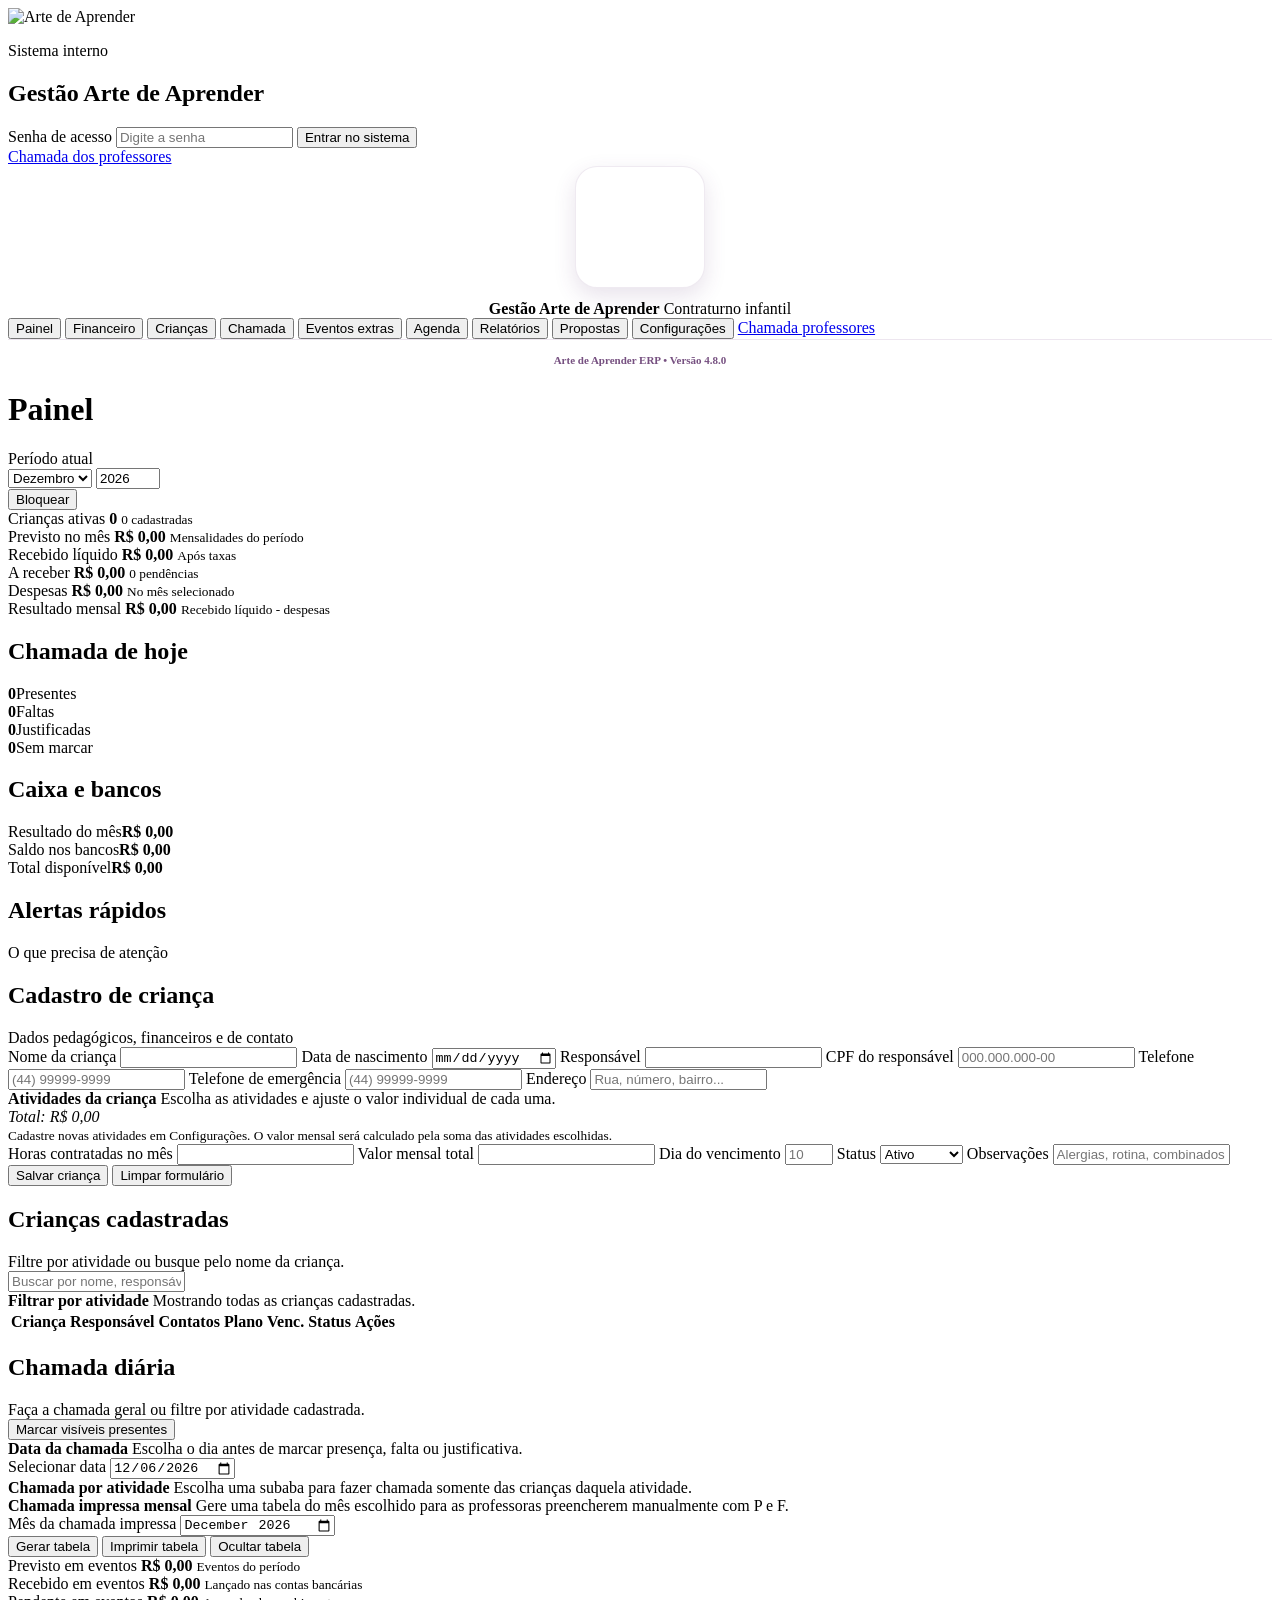
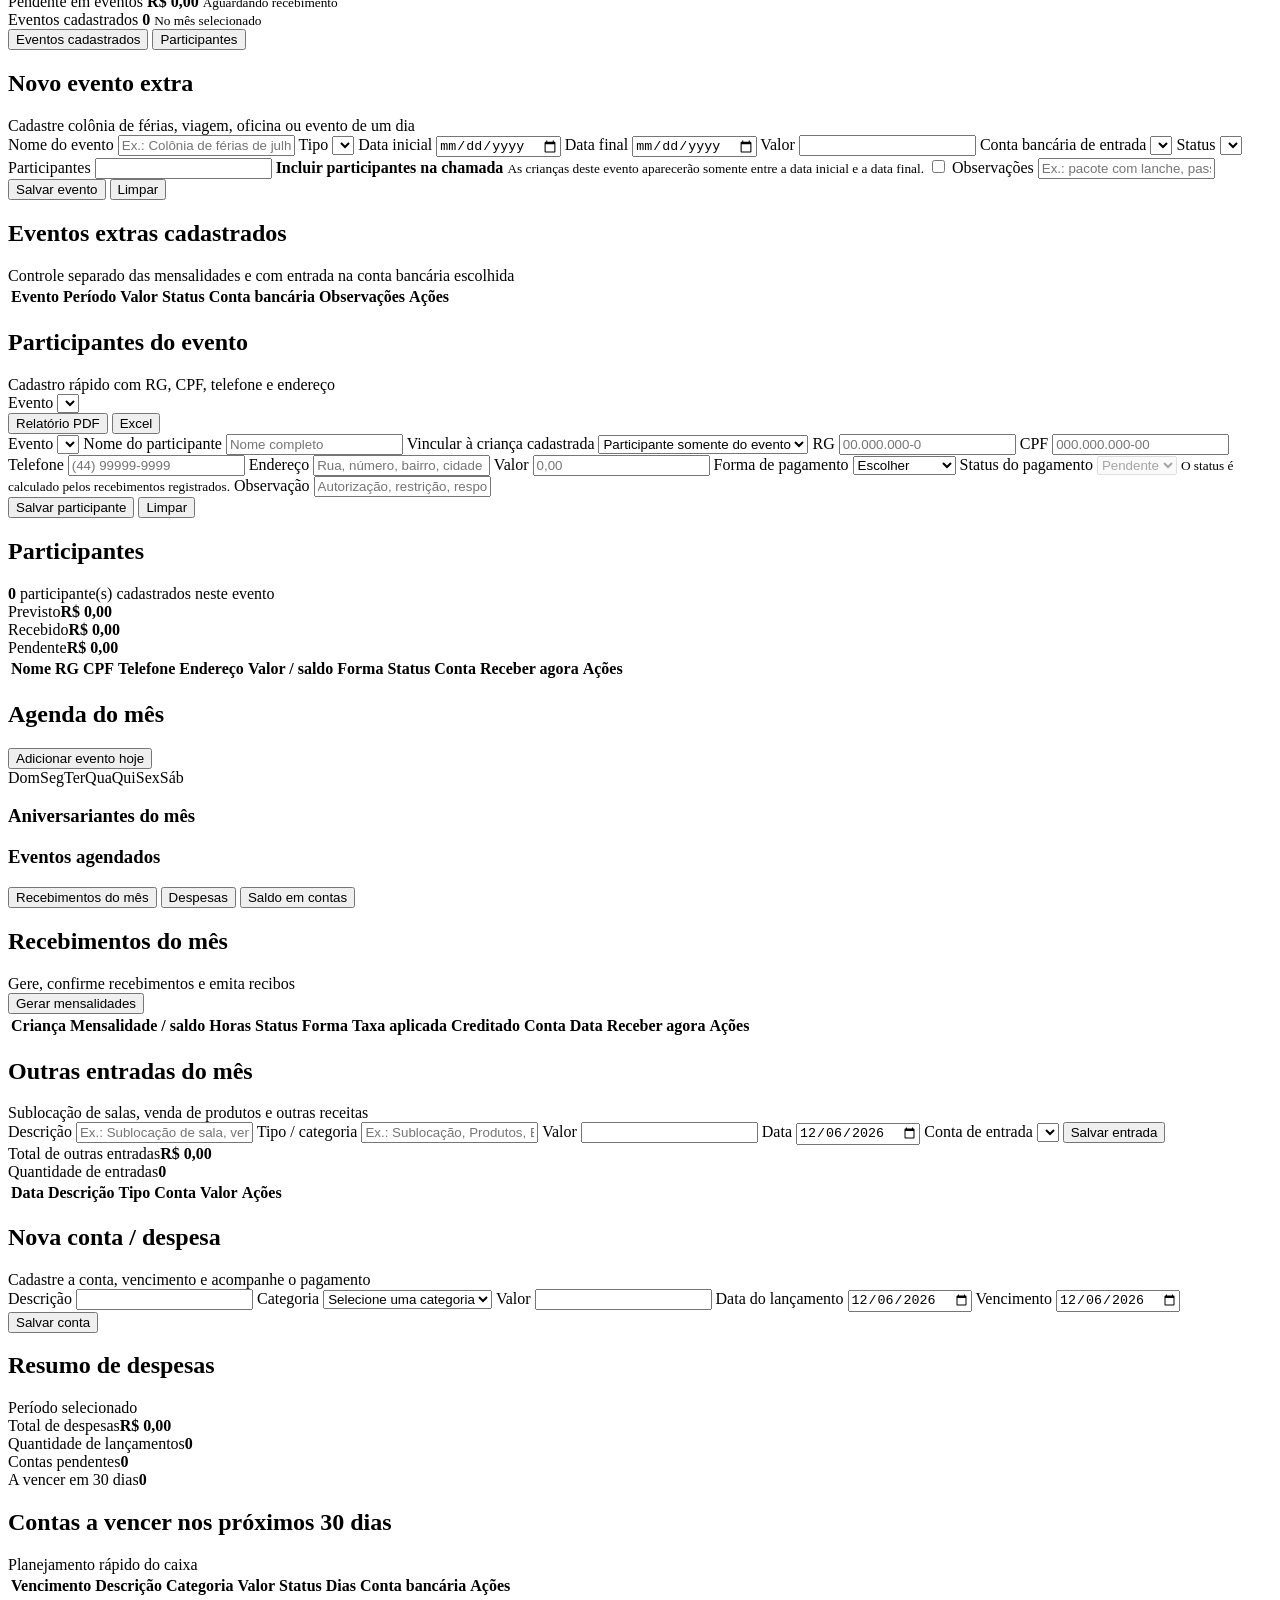
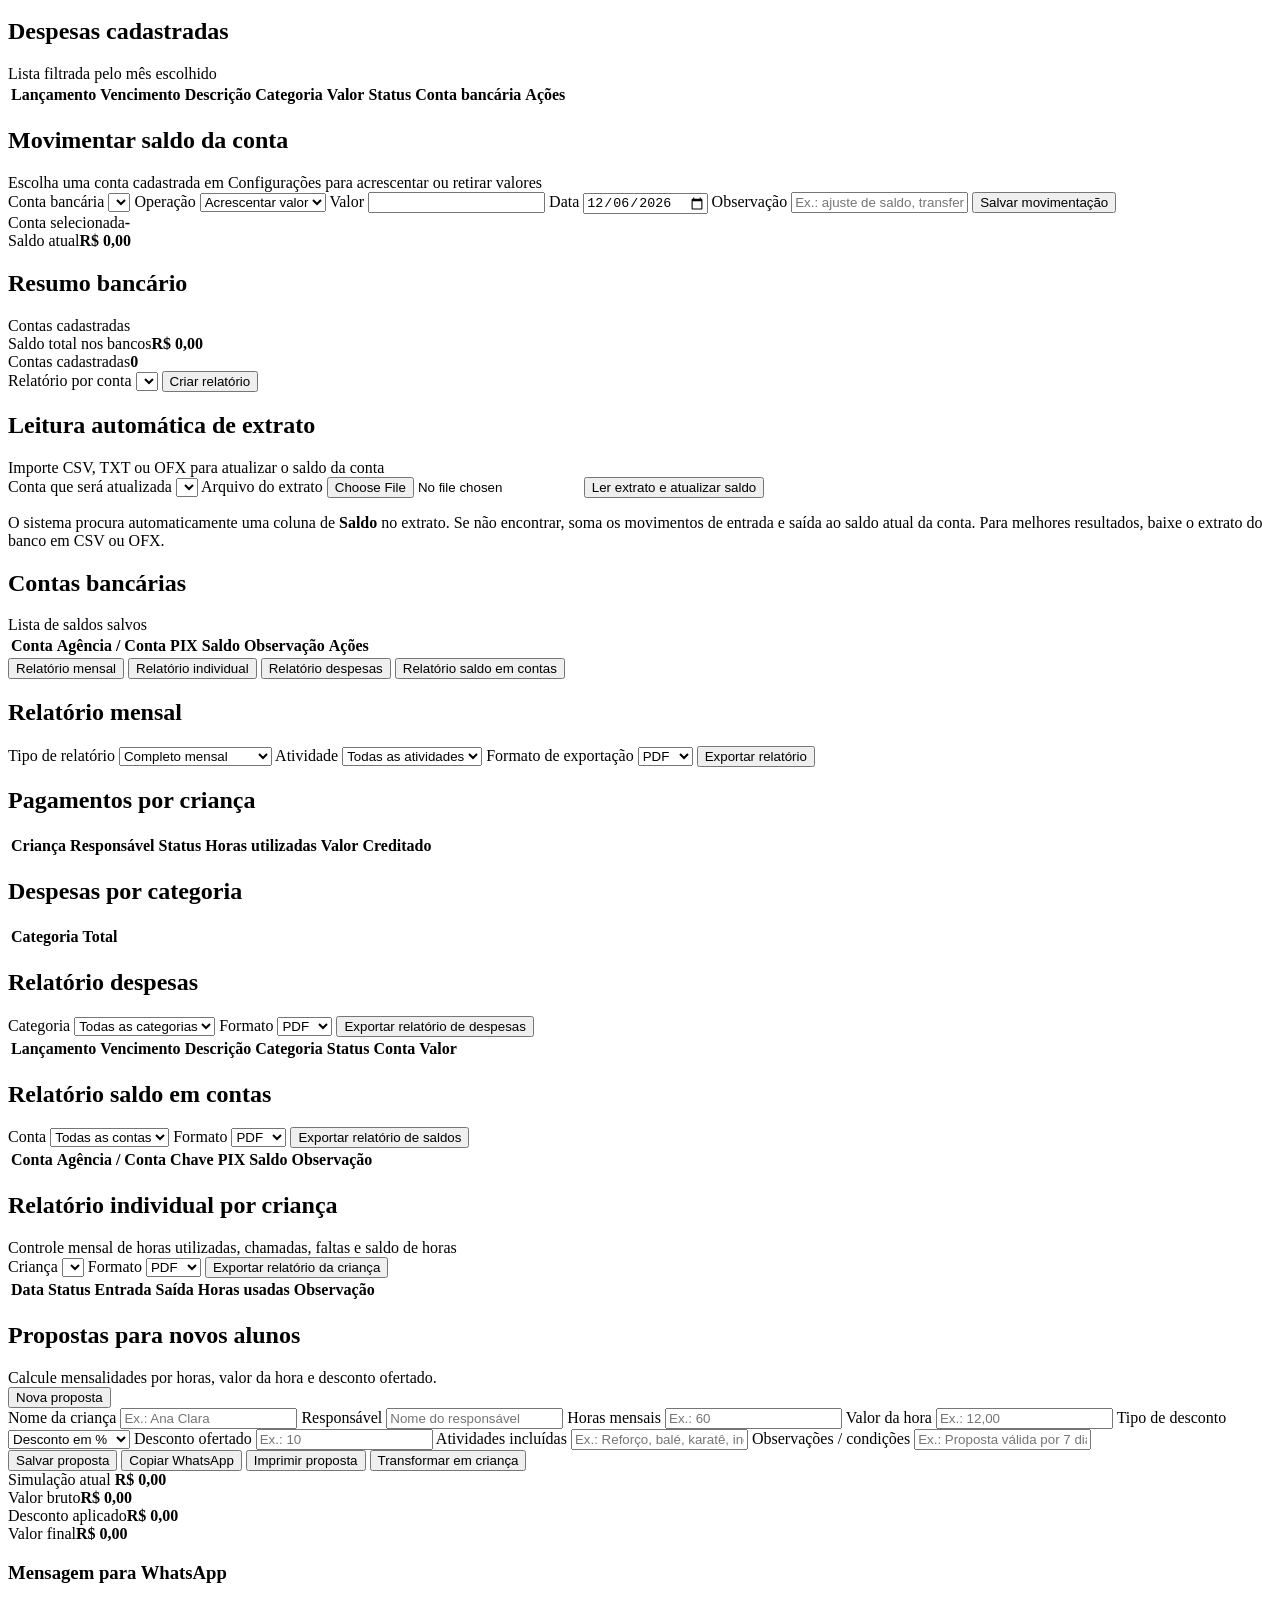
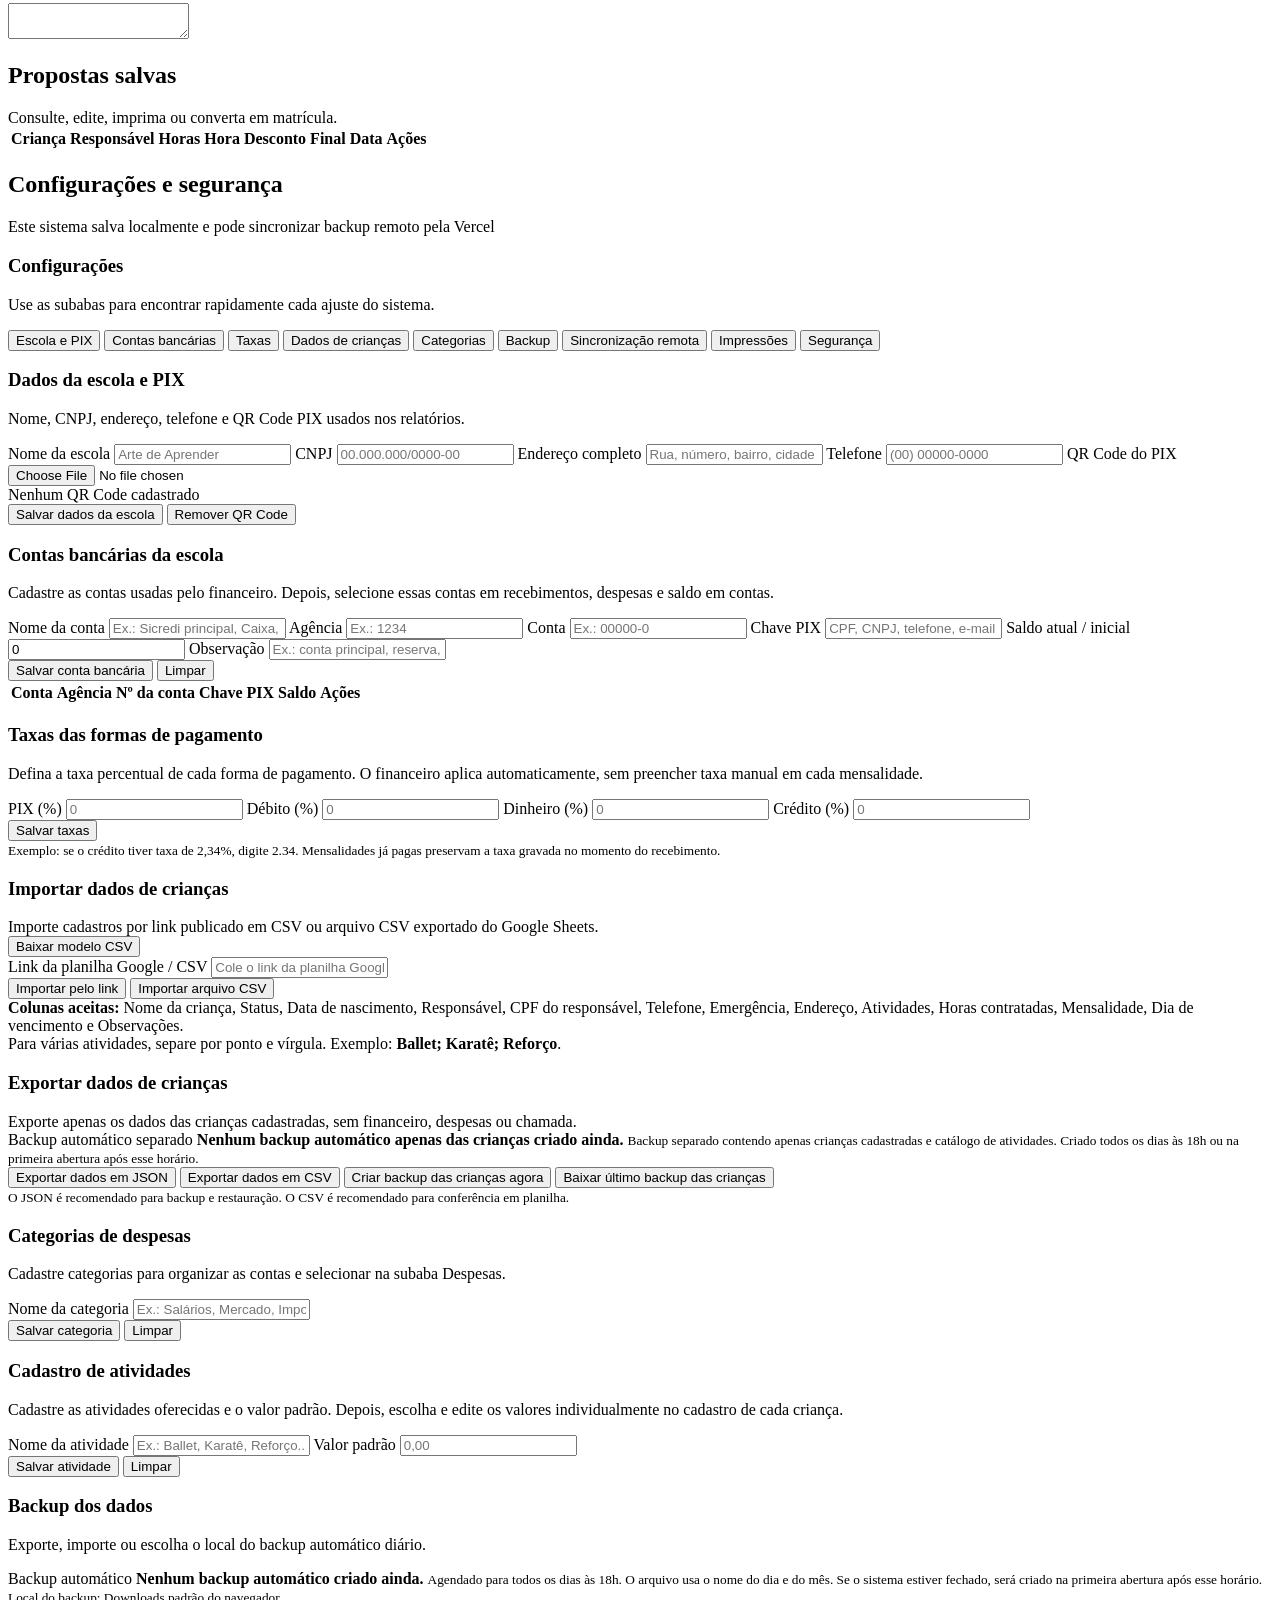
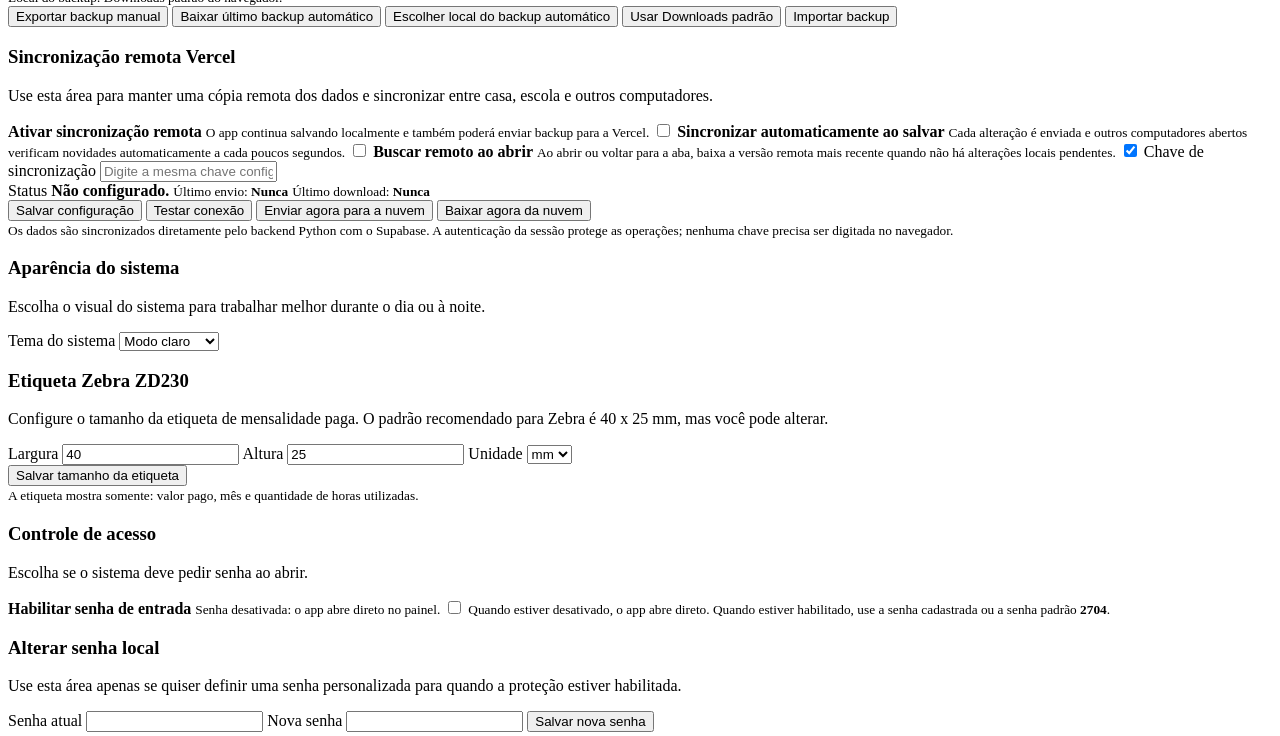
==== frontend/index.html @ b17e6513 "feat: import sanitized ERP base (2/8)" ====
<!doctype html>
<html lang="pt-BR">
  <head>
    <meta charset="UTF-8" />
    <meta name="viewport" content="width=device-width, initial-scale=1.0" />
    <title>Gestão Arte de Aprender V4.6.9</title>
    <link rel="stylesheet" href="styles.min.css?v=469-a3p3" />
    <link rel="stylesheet" href="menu-brand.css?v=1" />
    <link rel="icon" type="image/png" href="favicon-96.png?v=1" />
    <!-- V4.1.4 revisão visual aplicada -->
    <link rel="manifest" href="manifest.json?v=2" />
    <meta name="theme-color" content="#9f5aa6" />
    <meta name="apple-mobile-web-app-capable" content="yes" />
    <meta name="apple-mobile-web-app-status-bar-style" content="default" />
    <meta name="apple-mobile-web-app-title" content="Arte de Aprender" />
    <link rel="apple-touch-icon" href="app-icon-192.png?v=1" />
  </head>
  <body data-app-version="4.6.9">
    <section class="login-screen is-hidden" id="loginScreen" aria-label="Tela de acesso">
      <div class="orb orb-purple"></div>
      <div class="orb orb-yellow"></div>
      <div class="login-card glass-card">
        <img class="login-logo" src="2.webp?v=1" decoding="async" alt="Arte de Aprender" />
        <p class="eyebrow">Sistema interno</p>
        <h1>Gestão Arte de Aprender</h1>
        <form id="loginForm" class="login-form">
          <label for="loginPassword">Senha de acesso</label>
          <input
            id="loginPassword"
            type="password"
            autocomplete="current-password"
            required
            placeholder="Digite a senha"
          />
          <button type="submit">Entrar no sistema</button>
        </form>
        <a class="teacher-access-link" href="chamada-professores.html">Chamada dos professores</a>
      </div>
    </section>

    <div class="app-shell" id="appShell">
      <aside class="sidebar glass-card">
        <div class="brand">
          <img class="brand-logo brand-logo-icon brand-menu-image" src="menu-brand.png?v=1" decoding="async" alt="Arte de Aprender" />
          <div>
            <strong>Gestão Arte de Aprender</strong>
            <span>Contraturno infantil</span>
          </div>
        </div>

        <nav class="tabs menu-final-v414" aria-label="Áreas do sistema">
          <button type="button" class="tab is-active" data-view="dashboard">Painel</button>
          <button type="button" class="tab" data-view="finance">Financeiro</button>
          <button type="button" class="tab" data-view="students">Crianças</button>
          <button type="button" class="tab" data-view="attendance">Chamada</button>
          <button type="button" class="tab" data-view="extraEvents">Eventos extras</button>
          <button type="button" class="tab" data-view="agenda">Agenda</button>
          <button type="button" class="tab" data-view="reports">Relatórios</button>
          <button type="button" class="tab" data-view="proposals">Propostas</button>
          <button type="button" class="tab" data-view="settings">Configurações</button>
          <a class="tab teacher-tab-link" href="chamada-professores.html">Chamada professores</a>
        </nav>
      </aside>

      <main class="main">
        <header class="topbar glass-card">
          <div class="topbar-title-block">
            <h1 id="viewTitle">Painel</h1>
          </div>

          <div class="topbar-period glass-card">
            <span>Período atual</span>
            <div class="period-picker period-picker-top">
              <select id="globalMonth"></select>
              <input id="globalYear" type="number" min="2024" max="2100" />
            </div>
          </div>

          <div class="actions">
            <button class="danger" id="logoutButton">Bloquear</button>
            <input type="file" id="importFile" accept="application/json,.json" hidden />
          </div>
        </header>

        <section class="view is-active" id="dashboardView">
          <div class="metric-grid">
            <article class="metric glass-card">
              <span>Crianças ativas</span>
              <strong id="metricActiveStudents">0</strong>
              <small id="metricTotalStudents">0 cadastradas</small>
            </article>
            <article class="metric glass-card">
              <span>Previsto no mês</span>
              <strong id="metricExpected">R$ 0,00</strong>
              <small>Mensalidades do período</small>
            </article>
            <article class="metric glass-card good">
              <span>Recebido líquido</span>
              <strong id="metricReceived">R$ 0,00</strong>
              <small>Após taxas</small>
            </article>
            <article class="metric glass-card warn">
              <span>A receber</span>
              <strong id="metricPending">R$ 0,00</strong>
              <small id="metricOpenPayments">0 pendências</small>
            </article>
            <article class="metric glass-card bad">
              <span>Despesas</span>
              <strong id="metricExpenses">R$ 0,00</strong>
              <small>No mês selecionado</small>
            </article>
            <article class="metric glass-card total">
              <span>Resultado mensal</span>
              <strong id="metricResult">R$ 0,00</strong>
              <small>Recebido líquido - despesas</small>
            </article>
          </div>

          <div class="dashboard-grid">
            <section class="panel glass-card">
              <div class="panel-head">
                <h2>Chamada de hoje</h2>
                <span id="todayLabel"></span>
              </div>
              <div class="attendance-summary">
                <div><strong id="todayPresent">0</strong><span>Presentes</span></div>
                <div><strong id="todayAbsent">0</strong><span>Faltas</span></div>
                <div><strong id="todayExcused">0</strong><span>Justificadas</span></div>
                <div><strong id="todayUnset">0</strong><span>Sem marcar</span></div>
              </div>
            </section>

            <section class="panel glass-card">
              <div class="panel-head">
                <h2>Caixa e bancos</h2>
                <span id="periodLabelDashboard"></span>
              </div>
              <div class="cash-lines">
                <div><span>Resultado do mês</span><strong id="metricCash">R$ 0,00</strong></div>
                <div><span>Saldo nos bancos</span><strong id="metricBankBalance">R$ 0,00</strong></div>
                <div><span>Total disponível</span><strong id="metricTotalAvailable">R$ 0,00</strong></div>
              </div>
            </section>
          </div>

          <section class="panel glass-card">
            <div class="panel-head">
              <h2>Alertas rápidos</h2>
              <span>O que precisa de atenção</span>
            </div>
            <div class="alerts" id="alertsList"></div>
          </section>
        </section>

        <section class="view" id="studentsView">
          <section class="panel glass-card">
            <div class="panel-head">
              <h2>Cadastro de criança</h2>
              <span>Dados pedagógicos, financeiros e de contato</span>
            </div>
            <form class="student-form" id="studentForm">
              <input type="hidden" id="studentId" />
              <label>
                Nome da criança
                <input id="studentName" required />
              </label>
              <label>
                Data de nascimento
                <input id="birthDate" type="date" />
              </label>
              <label>
                Responsável
                <input id="guardianName" required />
              </label>
              <label>
                CPF do responsável
                <input id="guardianCpf" placeholder="000.000.000-00" />
              </label>
              <label>
                Telefone
                <input id="guardianPhone" placeholder="(44) 99999-9999" />
              </label>
              <label>
                Telefone de emergência
                <input id="emergencyPhone" placeholder="(44) 99999-9999" />
              </label>
              <label class="wide-field">
                Endereço
                <input id="guardianAddress" placeholder="Rua, número, bairro..." />
              </label>
              <input type="hidden" id="activities" />
              <div class="wide-field activity-picker-card">
                <div class="activity-picker-head">
                  <div>
                    <strong>Atividades da criança</strong>
                    <span>Escolha as atividades e ajuste o valor individual de cada uma.</span>
                  </div>
                  <em id="studentActivityTotalLabel">Total: R$ 0,00</em>
                </div>
                <div class="activity-choice-grid" id="studentActivityPicker"></div>
                <div class="student-selected-activities" id="studentSelectedActivities"></div>
                <small>Cadastre novas atividades em Configurações. O valor mensal será calculado pela soma das atividades escolhidas.</small>
              </div>
              <label>
                Horas contratadas no mês
                <input id="contractedHours" type="number" min="0" step="0.5" />
              </label>
              <label>
                Valor mensal total
                <input id="monthlyValue" type="number" min="0" step="0.01" required />
              </label>
              <label>
                Dia do vencimento
                <input id="dueDay" type="number" min="1" max="31" placeholder="10" />
              </label>
              <label>
                Status
                <select id="studentStatus">
                  <option value="active">Ativo</option>
                  <option value="paused">Pausado</option>
                  <option value="archived">Arquivada</option>
                </select>
              </label>
              <label class="wide-field">
                Observações
                <input id="studentNotes" placeholder="Alergias, rotina, combinados, observações pedagógicas..." />
              </label>
              <div class="form-actions wide-field">
                <button type="submit">Salvar criança</button>
                <button type="button" class="secondary" id="clearStudentForm">Limpar formulário</button>
              </div>
            </form>
          </section>

          


          <section class="panel glass-card">
            <div class="panel-head stackable">
              <div>
                <h2>Crianças cadastradas</h2>
                <span>Filtre por atividade ou busque pelo nome da criança.</span>
              </div>
              <input class="search" id="studentSearch" placeholder="Buscar por nome, responsável ou atividade" />
            </div>

            <div class="student-activity-filter-panel">
              <div class="student-activity-filter-head">
                <strong>Filtrar por atividade</strong>
                <span id="studentActivityFilterInfo">Mostrando todas as crianças cadastradas.</span>
              </div>
              <div class="student-activity-filter-tabs" id="studentActivityFilterTabs"></div>
            </div>

            <div class="table-wrap">
              <table class="students-table">
                <thead>
                  <tr>
                    <th>Criança</th>
                    <th>Responsável</th>
                    <th>Contatos</th>
                    <th>Plano</th>
                    <th>Venc.</th>
                    <th>Status</th>
                    <th>Ações</th>
                  </tr>
                </thead>
                <tbody id="studentsTable"></tbody>
              </table>
            </div>
          </section>
        </section>

        <section class="view" id="attendanceView">
          <section class="panel glass-card">
            <div class="panel-head stackable">
              <div>
                <h2>Chamada diária</h2>
                <span>Faça a chamada geral ou filtre por atividade cadastrada.</span>
              </div>
              <div class="inline-actions">
                <button class="secondary" id="markAllPresent">Marcar visíveis presentes</button>
              </div>
            </div>

            <div class="attendance-date-panel">
              <div>
                <strong>Data da chamada</strong>
                <span>Escolha o dia antes de marcar presença, falta ou justificativa.</span>
              </div>
              <label class="attendance-date-field">
                Selecionar data
                <input type="date" id="attendanceDate" />
              </label>
            </div>

            <div class="attendance-activity-panel">
              <div class="attendance-activity-head">
                <div>
                  <strong>Chamada por atividade</strong>
                  <span>Escolha uma subaba para fazer chamada somente das crianças daquela atividade.</span>
                </div>
              </div>
              <div class="attendance-subtabs" id="attendanceActivityTabs"></div>
              <div class="attendance-filter-info" id="attendanceActivityInfo"></div>
            </div>

            <div class="attendance-print-panel">
              <div class="attendance-print-head">
                <div>
                  <strong>Chamada impressa mensal</strong>
                  <span>Gere uma tabela do mês escolhido para as professoras preencherem manualmente com P e F.</span>
                </div>
              </div>
              <div class="attendance-print-tools">
                <label>
                  Mês da chamada impressa
                  <input type="month" id="printedAttendanceMonth" />
                </label>
                <div class="inline-actions">
                  <button type="button" class="secondary" id="generatePrintedAttendance">Gerar tabela</button>
                  <button type="button" class="secondary" id="printPrintedAttendance">Imprimir tabela</button>
                  <button type="button" class="secondary" id="hidePrintedAttendance">Ocultar tabela</button>
                </div>
              </div>
              <div class="attendance-print-container" id="printedAttendanceContainer"></div>
            </div>

            <div class="attendance-list" id="attendanceList"></div>
          </section>
        </section>


        <section class="view" id="extraEventsView">
          <div class="metric-grid compact-metrics">
            <article class="metric glass-card event-metric">
              <span>Previsto em eventos</span>
              <strong id="extraEventsExpected">R$ 0,00</strong>
              <small>Eventos do período</small>
            </article>
            <article class="metric glass-card good event-metric">
              <span>Recebido em eventos</span>
              <strong id="extraEventsReceived">R$ 0,00</strong>
              <small>Lançado nas contas bancárias</small>
            </article>
            <article class="metric glass-card warn event-metric">
              <span>Pendente em eventos</span>
              <strong id="extraEventsPending">R$ 0,00</strong>
              <small>Aguardando recebimento</small>
            </article>
            <article class="metric glass-card total event-metric">
              <span>Eventos cadastrados</span>
              <strong id="extraEventsCount">0</strong>
              <small>No mês selecionado</small>
            </article>
          </div>

          <div class="extra-subtabs" aria-label="Subáreas de eventos extras">
            <button class="extra-subtab is-active" type="button" data-extra-pane="events">Eventos cadastrados</button>
            <button class="extra-subtab" type="button" data-extra-pane="participants">Participantes</button>
          </div>

          <div class="extra-pane is-active" data-extra-pane-content="events">
            <section class="panel glass-card">
              <div class="panel-head">
                <div>
                  <h2>Novo evento extra</h2>
                <span>Cadastre colônia de férias, viagem, oficina ou evento de um dia</span>
              </div>
            </div>
            <form class="event-form event-form-wide" id="extraEventForm">
              <input type="hidden" id="extraEventId" />
              <label>
                Nome do evento
                <input id="extraEventName" placeholder="Ex.: Colônia de férias de julho" required />
              </label>
              <label>
                Tipo
                <select id="extraEventType"></select>
              </label>
              <label>
                Data inicial
                <input id="extraEventStartDate" type="date" required />
              </label>
              <label>
                Data final
                <input id="extraEventEndDate" type="date" required />
              </label>
              <label>
                Valor
                <input id="extraEventAmount" type="number" min="0" step="0.01" required />
              </label>
              <label>
                Conta bancária de entrada
                <select id="extraEventBankAccount"></select>
              </label>
              <label>
                Status
                <select id="extraEventStatus"></select>
              </label>
              <label>
                Participantes
                <input id="extraEventParticipants" type="number" min="0" step="1" />
              </label>
              <label class="security-toggle-row span-2 event-attendance-toggle" for="extraEventIncludeAttendance">
                <span>
                  <strong>Incluir participantes na chamada</strong>
                  <small>As crianças deste evento aparecerão somente entre a data inicial e a data final.</small>
                </span>
                <input id="extraEventIncludeAttendance" type="checkbox" />
              </label>
              <label class="span-2">
                Observações
                <input id="extraEventNotes" placeholder="Ex.: pacote com lanche, passeio, transporte..." />
              </label>
              <div class="form-actions event-actions">
                <button type="submit">Salvar evento</button>
                <button type="button" class="secondary" id="clearExtraEventForm">Limpar</button>
              </div>
            </form>
          </section>

          <section class="panel glass-card finance-section-gap">
            <div class="panel-head">
              <div>
                <h2>Eventos extras cadastrados</h2>
                <span>Controle separado das mensalidades e com entrada na conta bancária escolhida</span>
              </div>
            </div>
            <div class="table-wrap">
              <table>
                <thead>
                  <tr>
                    <th>Evento</th>
                    <th>Período</th>
                    <th>Valor</th>
                    <th>Status</th>
                    <th>Conta bancária</th>
                    <th>Observações</th>
                    <th>Ações</th>
                  </tr>
                </thead>
                <tbody id="extraEventsTable"></tbody>
              </table>
            </div>
          </section>
          </div>

          <div class="extra-pane" data-extra-pane-content="participants">
            <section class="panel glass-card">
              <div class="panel-head">
                <div>
                  <h2>Participantes do evento</h2>
                  <span>Cadastro rápido com RG, CPF, telefone e endereço</span>
                </div>
                <div class="participant-header-actions">
                  <label class="inline-field compact-select">
                    Evento
                    <select id="participantEventSelect"></select>
                  </label>
                  <div class="report-actions">
                    <button type="button" class="secondary event-report-pdf" id="exportExtraEventPdf">Relatório PDF</button>
                    <button type="button" class="secondary event-report-excel" id="exportExtraEventExcel">Excel</button>
                  </div>
                </div>
              </div>

              <form class="participant-form" id="extraParticipantForm">
                <input type="hidden" id="extraParticipantId" />
                <label>
                  Evento
                  <select id="participantEventId"></select>
                </label>
                <label>
                  Nome do participante
                  <input id="participantName" placeholder="Nome completo" required />
                </label>
                <label>
                  Vincular à criança cadastrada
                  <select id="participantLinkedStudent">
                    <option value="">Participante somente do evento</option>
                  </select>
                </label>
                <label>
                  RG
                  <input id="participantRg" placeholder="00.000.000-0" />
                </label>
                <label>
                  CPF
                  <input id="participantCpf" placeholder="000.000.000-00" />
                </label>
                <label>
                  Telefone
                  <input id="participantPhone" placeholder="(44) 99999-9999" />
                </label>
                <label class="span-2">
                  Endereço
                  <input id="participantAddress" placeholder="Rua, número, bairro, cidade" />
                </label>
                <label>
                  Valor
                  <input id="participantAmount" type="number" min="0" step="0.01" placeholder="0,00" />
                </label>
                <label>
                  Forma de pagamento
                  <select id="participantPaymentMethod">
                    <option value="">Escolher</option>
                    <option value="pix">PIX</option>
                    <option value="debito">Débito</option>
                    <option value="credito">Crédito</option>
                    <option value="dinheiro">Dinheiro</option>
                    <option value="transferencia">Transferência</option>
                    <option value="boleto">Boleto</option>
                    <option value="outro">Outro</option>
                  </select>
                </label>
                <label>
                  Status do pagamento
                  <select id="participantPaymentStatus" disabled>
                    <option value="pending">Pendente</option>
                    <option value="partial">Parcial</option>
                    <option value="paid">Pago</option>
                  </select>
                  <small>O status é calculado pelos recebimentos registrados.</small>
                </label>
                <label class="span-2">
                  Observação
                  <input id="participantNotes" placeholder="Autorização, restrição, responsável..." />
                </label>
                <div class="form-actions participant-actions">
                  <button type="submit">Salvar participante</button>
                  <button type="button" class="secondary" id="clearExtraParticipantForm">Limpar</button>
                </div>
              </form>
            </section>

            


            <section class="panel glass-card finance-section-gap">
              <div class="panel-head">
                <div>
                  <h2 id="participantEventTitle">Participantes</h2>
                  <span><strong id="participantCount">0</strong> participante(s) cadastrados neste evento</span>
                </div>
              </div>
              <div class="participant-finance-summary">
                <div><span>Previsto</span><strong id="participantExpectedTotal">R$ 0,00</strong></div>
                <div><span>Recebido</span><strong id="participantReceivedTotal">R$ 0,00</strong></div>
                <div><span>Pendente</span><strong id="participantPendingTotal">R$ 0,00</strong></div>
              </div>
              <div class="table-wrap">
                <table class="participants-table">
                  <thead>
                    <tr>
                      <th>Nome</th>
                      <th>RG</th>
                      <th>CPF</th>
                      <th>Telefone</th>
                      <th>Endereço</th>
                      <th>Valor / saldo</th>
                      <th>Forma</th>
                      <th>Status</th>
                      <th>Conta</th>
                      <th>Receber agora</th>
                      <th>Ações</th>
                    </tr>
                  </thead>
                  <tbody id="participantsTable"></tbody>
                </table>
              </div>
            </section>
          </div>
        </section>


        <section class="view" id="agendaView">
          <section class="panel glass-card agenda-panel">
            <div class="panel-head stackable">
              <div>
                <h2>Agenda do mês</h2>
                <span id="agendaPeriodLabel"></span>
              </div>
              <button class="secondary" id="addAgendaEventToday">Adicionar evento hoje</button>
            </div>
            <div class="agenda-layout">
              <div>
                <div class="agenda-weekdays">
                  <span>Dom</span><span>Seg</span><span>Ter</span><span>Qua</span><span>Qui</span><span>Sex</span><span>Sáb</span>
                </div>
                <div class="agenda-grid" id="agendaGrid"></div>
              </div>
              <aside class="agenda-side glass-card">
                <h3>Aniversariantes do mês</h3>
                <div id="birthdayList" class="birthday-list"></div>
                <h3>Eventos agendados</h3>
                <div id="agendaEventList" class="agenda-event-list"></div>
              </aside>
            </div>
          </section>
        </section>

        <section class="view" id="financeView">
          <div class="finance-subtabs" aria-label="Subáreas do financeiro">
            <button class="finance-subtab is-active" type="button" data-finance-pane="receipts">Recebimentos do mês</button>
            <button class="finance-subtab" type="button" data-finance-pane="expenses">Despesas</button>
            <button class="finance-subtab" type="button" data-finance-pane="accounts">Saldo em contas</button>
          </div>

          <div class="finance-pane is-active" id="financeReceiptsPane" data-finance-pane-content="receipts">
            <section class="panel glass-card">
              <div class="panel-head stackable">
                <div>
                  <h2>Recebimentos do mês</h2>
                  <span>Gere, confirme recebimentos e emita recibos</span>
                </div>
                <button id="generatePayments" class="secondary">Gerar mensalidades</button>
              </div>
              <div class="table-wrap">
                <table class="payments-table">
                  <thead>
                    <tr>
                      <th>Criança</th>
                      <th>Mensalidade / saldo</th>
                      <th>Horas</th>
                      <th>Status</th>
                      <th>Forma</th>
                      <th>Taxa aplicada</th>
                      <th>Creditado</th>
                      <th>Conta</th>
                      <th>Data</th>
                      <th>Receber agora</th>
                      <th>Ações</th>
                    </tr>
                  </thead>
                  <tbody id="paymentsTable"></tbody>
                </table>
              </div>
            </section>
            <section class="panel glass-card finance-section-gap other-income-panel">
              <div class="panel-head stackable">
                <div>
                  <h2>Outras entradas do mês</h2>
                  <span>Sublocação de salas, venda de produtos e outras receitas</span>
                </div>
              </div>

              <form class="other-income-form" id="otherIncomeForm">
                <input type="hidden" id="otherIncomeId" />
                <label>
                  Descrição
                  <input id="otherIncomeDescription" placeholder="Ex.: Sublocação de sala, venda de produto..." required />
                </label>
                <label>
                  Tipo / categoria
                  <input id="otherIncomeCategory" placeholder="Ex.: Sublocação, Produtos, Evento..." />
                </label>
                <label>
                  Valor
                  <input id="otherIncomeAmount" type="number" min="0" step="0.01" required />
                </label>
                <label>
                  Data
                  <input id="otherIncomeDate" type="date" required />
                </label>
                <label>
                  Conta de entrada
                  <select id="otherIncomeAccount"></select>
                </label>
                <button type="submit">Salvar entrada</button>
              </form>

              <div class="cash-lines other-income-summary">
                <div><span>Total de outras entradas</span><strong id="financeOtherIncomeTotal">R$ 0,00</strong></div>
                <div><span>Quantidade de entradas</span><strong id="financeOtherIncomeCount">0</strong></div>
              </div>

              <div class="table-wrap">
                <table>
                  <thead>
                    <tr>
                      <th>Data</th>
                      <th>Descrição</th>
                      <th>Tipo</th>
                      <th>Conta</th>
                      <th>Valor</th>
                      <th>Ações</th>
                    </tr>
                  </thead>
                  <tbody id="otherIncomeTable"></tbody>
                </table>
              </div>
            </section>
          </div>

          <div class="finance-pane" id="financeExpensesPane" data-finance-pane-content="expenses">
            <div class="finance-grid">
              <section class="panel glass-card">
                <div class="panel-head">
                  <h2>Nova conta / despesa</h2>
                  <span>Cadastre a conta, vencimento e acompanhe o pagamento</span>
                </div>
                <form class="expense-form expense-form-wide" id="expenseForm">
                  <label>
                    Descrição
                    <input id="expenseDescription" required />
                  </label>
                  <label>
                    Categoria
                    <select id="expenseCategory">
                      <option value="">Selecione uma categoria</option>
                    </select>
                  </label>
                  <label>
                    Valor
                    <input id="expenseAmount" type="number" min="0" step="0.01" required />
                  </label>
                  <label>
                    Data do lançamento
                    <input id="expenseDate" type="date" required />
                  </label>
                  <label>
                    Vencimento
                    <input id="expenseDueDate" type="date" required />
                  </label>
                  <button type="submit">Salvar conta</button>
                </form>
              </section>

              <section class="panel glass-card">
                <div class="panel-head">
                  <h2>Resumo de despesas</h2>
                  <span>Período selecionado</span>
                </div>
                <div class="cash-lines">
                  <div><span>Total de despesas</span><strong id="financeExpenseTotal">R$ 0,00</strong></div>
                  <div><span>Quantidade de lançamentos</span><strong id="financeExpenseCount">0</strong></div>
                  <div><span>Contas pendentes</span><strong id="financeExpenseOpenCount">0</strong></div>
                  <div><span>A vencer em 30 dias</span><strong id="financeExpenseUpcomingCount">0</strong></div>
                </div>
              </section>
            </div>

            <section class="panel glass-card finance-section-gap" id="upcomingExpensesPanel">
              <div class="panel-head">
                <h2>Contas a vencer nos próximos 30 dias</h2>
                <span>Planejamento rápido do caixa</span>
              </div>
              <div class="table-wrap">
                <table>
                  <thead>
                    <tr>
                      <th>Vencimento</th>
                      <th>Descrição</th>
                      <th>Categoria</th>
                      <th>Valor</th>
                      <th>Status</th>
                      <th>Dias</th>
                      <th>Conta bancária</th>
                      <th>Ações</th>
                    </tr>
                  </thead>
                  <tbody id="upcomingExpensesTable"></tbody>
                </table>
              </div>
            </section>

            <section class="panel glass-card finance-section-gap">
              <div class="panel-head">
                <h2>Despesas cadastradas</h2>
                <span>Lista filtrada pelo mês escolhido</span>
              </div>
              <div class="table-wrap">
                <table>
                  <thead>
                    <tr>
                      <th>Lançamento</th>
                      <th>Vencimento</th>
                      <th>Descrição</th>
                      <th>Categoria</th>
                      <th>Valor</th>
                      <th>Status</th>
                      <th>Conta bancária</th>
                      <th>Ações</th>
                    </tr>
                  </thead>
                  <tbody id="expensesTable"></tbody>
                </table>
              </div>
            </section>
          </div>

          <div class="finance-pane" id="financeAccountsPane" data-finance-pane-content="accounts">
            <div class="finance-grid">
              <section class="panel glass-card">
                <div class="panel-head">
                  <h2>Movimentar saldo da conta</h2>
                  <span>Escolha uma conta cadastrada em Configurações para acrescentar ou retirar valores</span>
                </div>
                <form class="bank-form bank-operation-form" id="bankOperationForm">
                  <label>
                    Conta bancária
                    <select id="bankOperationAccount"></select>
                  </label>
                  <label>
                    Operação
                    <select id="bankOperationType">
                      <option value="add">Acrescentar valor</option>
                      <option value="remove">Retirar valor</option>
                    </select>
                  </label>
                  <label>
                    Valor
                    <input id="bankOperationAmount" type="number" min="0" step="0.01" required />
                  </label>
                  <label>
                    Data
                    <input id="bankOperationDate" type="date" required />
                  </label>
                  <label class="bank-operation-note">
                    Observação
                    <input id="bankOperationNote" placeholder="Ex.: ajuste de saldo, transferência, saque..." />
                  </label>
                  <button type="submit">Salvar movimentação</button>
                </form>
                <div class="cash-lines bank-operation-summary">
                  <div><span>Conta selecionada</span><strong id="selectedBankAccountName">-</strong></div>
                  <div><span>Saldo atual</span><strong id="selectedBankAccountBalance">R$ 0,00</strong></div>
                </div>
              </section>

              <section class="panel glass-card">
                <div class="panel-head">
                  <h2>Resumo bancário</h2>
                  <span>Contas cadastradas</span>
                </div>
                <div class="cash-lines">
                  <div><span>Saldo total nos bancos</span><strong id="financeBankTotal">R$ 0,00</strong></div>
                  <div><span>Contas cadastradas</span><strong id="financeBankCount">0</strong></div>
                </div>
                <div class="form-actions compact-actions">
                  <label class="inline-field">
                    Relatório por conta
                    <select id="financeBankReportAccount"></select>
                  </label>
                  <button type="button" class="secondary" id="openBankReportFromFinance">Criar relatório</button>
                </div>
              </section>
            </div>

            <section class="panel glass-card finance-section-gap statement-import-panel">
              <div class="panel-head">
                <div>
                  <h2>Leitura automática de extrato</h2>
                  <span>Importe CSV, TXT ou OFX para atualizar o saldo da conta</span>
                </div>
              </div>
              <form class="bank-form statement-form" id="statementImportForm">
                <label>
                  Conta que será atualizada
                  <select id="statementAccountSelect"></select>
                </label>
                <label>
                  Arquivo do extrato
                  <input id="statementFile" type="file" accept=".csv,.txt,.ofx,text/csv,text/plain" />
                </label>
                <button type="submit">Ler extrato e atualizar saldo</button>
              </form>
              <p class="statement-help">
                O sistema procura automaticamente uma coluna de <strong>Saldo</strong> no extrato. Se não encontrar, soma os movimentos de entrada e saída ao saldo atual da conta. Para melhores resultados, baixe o extrato do banco em CSV ou OFX.
              </p>
            </section>

            <section class="panel glass-card finance-section-gap">
              <div class="panel-head">
                <h2>Contas bancárias</h2>
                <span>Lista de saldos salvos</span>
              </div>
              <div class="table-wrap">
                <table>
                  <thead>
                    <tr>
                      <th>Conta</th>
                      <th>Agência / Conta</th>
                      <th>PIX</th>
                      <th>Saldo</th>
                      <th>Observação</th>
                      <th>Ações</th>
                    </tr>
                  </thead>
                  <tbody id="bankAccountsTable"></tbody>
                </table>
              </div>
            </section>
          </div>
        </section>

        <section class="view" id="reportsView">
          <div class="report-brand-preview glass-card" id="reportBrandPreview"></div>

          <div class="report-subtabs" aria-label="Subáreas de relatórios">
            <button class="report-subtab is-active" type="button" data-report-pane="monthly">Relatório mensal</button>
            <button class="report-subtab" type="button" data-report-pane="individual">Relatório individual</button>
            <button class="report-subtab" type="button" data-report-pane="expenses">Relatório despesas</button>
            <button class="report-subtab" type="button" data-report-pane="bank">Relatório saldo em contas</button>
          </div>

          <div class="report-pane is-active" data-report-pane-content="monthly">
            <section class="panel glass-card report-panel">
            <div class="panel-head stackable">
              <div>
                <h2>Relatório mensal</h2>
                <span id="reportPeriodLabel"></span>
              </div>
              <div class="report-export-box">
                <label class="inline-field report-type-field">
                  Tipo de relatório
                  <select id="reportType">
                    <option value="complete">Completo mensal</option>
                    <option value="frequency">Apenas frequência</option>
                    <option value="cashflow">Apenas fluxo de caixa</option>
                    <option value="activities">Por atividades</option>
                  </select>
                </label>
                <label class="inline-field activity-report-field is-hidden" id="activityReportField">
                  Atividade
                  <select id="activityReportSelect">
                    <option value="">Todas as atividades</option>
                  </select>
                </label>
                <label class="inline-field report-format-field">
                  Formato de exportação
                  <select id="reportExportFormat">
                    <option value="pdf">PDF</option>
                    <option value="excel">Excel</option>
                  </select>
                </label>
                <button class="secondary" id="exportReport">Exportar relatório</button>
              </div>
            </div>
            <div class="report-summary" id="reportSummary"></div>
          </section>
            <div class="finance-grid">
            <section class="panel glass-card">
              <div class="panel-head">
                <h2 id="reportPrimaryTitle">Pagamentos por criança</h2>
              </div>
              <div class="table-wrap">
                <table>
                  <thead id="reportPrimaryHead">
                    <tr>
                      <th>Criança</th>
                      <th>Responsável</th>
                      <th>Status</th>
                      <th>Horas utilizadas</th>
                      <th>Valor</th>
                      <th>Creditado</th>
                    </tr>
                  </thead>
                  <tbody id="reportPaymentsTable"></tbody>
                </table>
              </div>
            </section>

            <section class="panel glass-card">
              <div class="panel-head">
                <h2 id="reportSecondaryTitle">Despesas por categoria</h2>
              </div>
              <div class="table-wrap">
                <table>
                  <thead id="reportSecondaryHead">
                    <tr>
                      <th>Categoria</th>
                      <th>Total</th>
                    </tr>
                  </thead>
                  <tbody id="reportExpensesTable"></tbody>
                </table>
              </div>
            </section>
          </div>
          </div>


          <div class="report-pane" data-report-pane-content="expenses">
            <section class="panel glass-card report-panel">
              <div class="panel-head stackable">
                <div>
                  <h2>Relatório despesas</h2>
                  <span id="expenseReportPeriodLabel"></span>
                </div>
                <div class="report-export-box">
                  <label class="inline-field report-category-field">
                    Categoria
                    <select id="expenseReportCategory">
                      <option value="">Todas as categorias</option>
                    </select>
                  </label>
                  <label class="inline-field report-format-field">
                    Formato
                    <select id="expenseReportExportFormat">
                      <option value="pdf">PDF</option>
                      <option value="excel">Excel</option>
                    </select>
                  </label>
                  <button class="secondary" id="exportExpenseReport">Exportar relatório de despesas</button>
                </div>
              </div>
              <div class="report-summary" id="expenseReportSummary"></div>
              <div class="table-wrap">
                <table>
                  <thead>
                    <tr>
                      <th>Lançamento</th>
                      <th>Vencimento</th>
                      <th>Descrição</th>
                      <th>Categoria</th>
                      <th>Status</th>
                      <th>Conta</th>
                      <th>Valor</th>
                    </tr>
                  </thead>
                  <tbody id="expenseReportTable"></tbody>
                </table>
              </div>
            </section>
          </div>

          <div class="report-pane" data-report-pane-content="bank">
            <section class="panel glass-card report-panel">
              <div class="panel-head stackable">
                <div>
                  <h2>Relatório saldo em contas</h2>
                  <span id="bankReportPeriodLabel"></span>
                </div>
                <div class="report-export-box">
                  <label class="inline-field report-bank-field">
                    Conta
                    <select id="bankReportAccount">
                      <option value="">Todas as contas</option>
                    </select>
                  </label>
                  <label class="inline-field report-format-field">
                    Formato
                    <select id="bankReportExportFormat">
                      <option value="pdf">PDF</option>
                      <option value="excel">Excel</option>
                    </select>
                  </label>
                  <button class="secondary" id="exportBankReport">Exportar relatório de saldos</button>
                </div>
              </div>
              <div class="report-summary" id="bankReportSummary"></div>
              <div class="table-wrap">
                <table>
                  <thead>
                    <tr>
                      <th>Conta</th>
                      <th>Agência / Conta</th>
                      <th>Chave PIX</th>
                      <th>Saldo</th>
                      <th>Observação</th>
                    </tr>
                  </thead>
                  <tbody id="bankReportTable"></tbody>
                </table>
              </div>
            </section>
          </div>

          <div class="report-pane" data-report-pane-content="individual">
            <section class="panel glass-card child-report-panel">
            <div class="panel-head stackable">
              <div>
                <h2>Relatório individual por criança</h2>
                <span>Controle mensal de horas utilizadas, chamadas, faltas e saldo de horas</span>
              </div>
              <div class="report-export-box">
                <label class="inline-field report-child-field">
                  Criança
                  <select id="individualStudentSelect"></select>
                </label>
                <label class="inline-field report-format-field">
                  Formato
                  <select id="childReportExportFormat">
                    <option value="pdf">PDF</option>
                    <option value="excel">Excel</option>
                  </select>
                </label>
                <button class="secondary" id="exportChildReport">Exportar relatório da criança</button>

              </div>
            </div>
            <div class="report-summary child-report-summary" id="childReportSummary"></div>
            <div class="table-wrap child-report-table-wrap">
              <table>
                <thead>
                  <tr>
                    <th>Data</th>
                    <th>Status</th>
                    <th>Entrada</th>
                    <th>Saída</th>
                    <th>Horas usadas</th>
                    <th>Observação</th>
                  </tr>
                </thead>
                <tbody id="childReportTable"></tbody>
              </table>
            </div>
          </section>
          </div>
        </section>


        <section class="view" id="proposalsView">
          <section class="panel glass-card">
            <div class="panel-head">
              <div>
                <h2>Propostas para novos alunos</h2>
                <span>Calcule mensalidades por horas, valor da hora e desconto ofertado.</span>
              </div>
              <button type="button" class="secondary" id="clearProposalForm">Nova proposta</button>
            </div>

            <div class="proposal-layout">
              <form id="proposalForm" class="proposal-form glass-card">
                <input type="hidden" id="proposalId" />

                <label>
                  Nome da criança
                  <input id="proposalChildName" placeholder="Ex.: Ana Clara" required />
                </label>

                <label>
                  Responsável
                  <input id="proposalGuardian" placeholder="Nome do responsável" />
                </label>

                <label>
                  Horas mensais
                  <input id="proposalHours" type="number" min="0" step="0.5" placeholder="Ex.: 60" required />
                </label>

                <label>
                  Valor da hora
                  <input id="proposalHourValue" type="number" min="0" step="0.01" placeholder="Ex.: 12,00" required />
                </label>

                <label>
                  Tipo de desconto
                  <select id="proposalDiscountType">
                    <option value="percent">Desconto em %</option>
                    <option value="value">Desconto em R$</option>
                  </select>
                </label>

                <label>
                  Desconto ofertado
                  <input id="proposalDiscountValue" type="number" min="0" step="0.01" placeholder="Ex.: 10" />
                </label>

                <label class="span-2">
                  Atividades incluídas
                  <input id="proposalActivities" placeholder="Ex.: Reforço, balé, karatê, inglês..." />
                </label>

                <label class="span-2">
                  Observações / condições
                  <input id="proposalNotes" placeholder="Ex.: Proposta válida por 7 dias, desconto para pagamento até..." />
                </label>

                <div class="form-actions span-2">
                  <button type="submit">Salvar proposta</button>
                  <button type="button" class="secondary" id="copyProposalMessage">Copiar WhatsApp</button>
                  <button type="button" class="secondary" id="printCurrentProposal">Imprimir proposta</button>
                  <button type="button" class="secondary" id="convertProposalToStudent">Transformar em criança</button>
                </div>
              </form>

              <aside class="proposal-result glass-card">
                <span>Simulação atual</span>
                <strong id="proposalFinalValue">R$ 0,00</strong>

                <div class="proposal-lines">
                  <div><span>Valor bruto</span><strong id="proposalGrossValue">R$ 0,00</strong></div>
                  <div><span>Desconto aplicado</span><strong id="proposalDiscountApplied">R$ 0,00</strong></div>
                  <div><span>Valor final</span><strong id="proposalFinalValueSmall">R$ 0,00</strong></div>
                </div>

                <div class="proposal-message-box">
                  <h3>Mensagem para WhatsApp</h3>
                  <textarea id="proposalWhatsappMessage" readonly></textarea>
                </div>
              </aside>
            </div>
          </section>

          <section class="panel glass-card">
            <div class="panel-head">
              <div>
                <h2>Propostas salvas</h2>
                <span>Consulte, edite, imprima ou converta em matrícula.</span>
              </div>
            </div>
            <div class="table-wrap">
              <table>
                <thead>
                  <tr>
                    <th>Criança</th>
                    <th>Responsável</th>
                    <th>Horas</th>
                    <th>Hora</th>
                    <th>Desconto</th>
                    <th>Final</th>
                    <th>Data</th>
                    <th>Ações</th>
                  </tr>
                </thead>
                <tbody id="proposalTable"></tbody>
              </table>
            </div>
          </section>
        </section>

        <section class="view" id="settingsView">
          <section class="panel glass-card">
            <div class="panel-head">
              <h2>Configurações e segurança</h2>
              <span>Este sistema salva localmente e pode sincronizar backup remoto pela Vercel</span>
            </div>
            <div class="settings-grid settings-grid-tabs">
              <div class="settings-tab-header glass-card">
                <div>
                  <h3>Configurações</h3>
                  <p>Use as subabas para encontrar rapidamente cada ajuste do sistema.</p>
                </div>
              </div>

              <div class="settings-subtabs" aria-label="Subabas de configurações">
                <button type="button" class="settings-subtab is-active" data-settings-pane="school">Escola e PIX</button>
                <button type="button" class="settings-subtab" data-settings-pane="banks">Contas bancárias</button>
                <button type="button" class="settings-subtab" data-settings-pane="fees">Taxas</button>
                <button type="button" class="settings-subtab" data-settings-pane="import">Dados de crianças</button>
                <button type="button" class="settings-subtab" data-settings-pane="categories">Categorias</button>
                <button type="button" class="settings-subtab" data-settings-pane="backup">Backup</button>
                <button type="button" class="settings-subtab" data-settings-pane="remote">Sincronização remota</button>
                <button type="button" class="settings-subtab" data-settings-pane="prints">Impressões</button>
                <button type="button" class="settings-subtab" data-settings-pane="security">Segurança</button>
              </div>

              <div class="settings-pane is-active" data-settings-pane-content="school">
                <div class="settings-card school-info-settings-card">
                <h3>Dados da escola e PIX</h3>
                <p>Nome, CNPJ, endereço, telefone e QR Code PIX usados nos relatórios.</p>
                <form id="schoolInfoForm" class="school-info-form">
                  <label>
                    Nome da escola
                    <input id="schoolNameSettings" placeholder="Arte de Aprender" />
                  </label>
                  <label>
                    CNPJ
                    <input id="schoolCnpj" placeholder="00.000.000/0000-00" />
                  </label>
                  <label>
                    Endereço completo
                    <input id="schoolAddress" placeholder="Rua, número, bairro, cidade - UF" />
                  </label>
                  <label>
                    Telefone
                    <input id="schoolPhone" placeholder="(00) 00000-0000" />
                  </label>
                  <label>
                    QR Code do PIX
                    <input id="schoolPixQr" type="file" accept="image/*" />
                  </label>
                  <div class="pix-preview-box" id="schoolPixQrPreview">
                    <span>Nenhum QR Code cadastrado</span>
                  </div>
                  <div class="form-actions">
                    <button type="submit">Salvar dados da escola</button>
                    <button type="button" class="secondary" id="removeSchoolPixQr">Remover QR Code</button>
                  </div>
                </form>
              </div>
              </div>

              <div class="settings-pane" data-settings-pane-content="banks">
                <div class="settings-card bank-settings-card">
                  <h3>Contas bancárias da escola</h3>
                  <p>Cadastre as contas usadas pelo financeiro. Depois, selecione essas contas em recebimentos, despesas e saldo em contas.</p>
                  <form class="bank-form bank-settings-form" id="bankForm">
                    <input type="hidden" id="bankAccountId" />
                    <label>
                      Nome da conta
                      <input id="bankName" placeholder="Ex.: Sicredi principal, Caixa, Nubank..." required />
                    </label>
                    <label>
                      Agência
                      <input id="bankAgency" placeholder="Ex.: 1234" />
                    </label>
                    <label>
                      Conta
                      <input id="bankNumber" placeholder="Ex.: 00000-0" />
                    </label>
                    <label>
                      Chave PIX
                      <input id="bankPixKey" placeholder="CPF, CNPJ, telefone, e-mail ou chave aleatória" />
                    </label>
                    <label>
                      Saldo atual / inicial
                      <input id="bankBalance" type="number" step="0.01" value="0" />
                    </label>
                    <label>
                      Observação
                      <input id="bankNote" placeholder="Ex.: conta principal, reserva, recebimentos..." />
                    </label>
                    <div class="form-actions">
                      <button type="submit">Salvar conta bancária</button>
                      <button type="button" class="secondary" id="clearBankForm">Limpar</button>
                    </div>
                  </form>
                  <div class="table-wrap">
                    <table>
                      <thead>
                        <tr>
                          <th>Conta</th>
                          <th>Agência</th>
                          <th>Nº da conta</th>
                          <th>Chave PIX</th>
                          <th>Saldo</th>
                          <th>Ações</th>
                        </tr>
                      </thead>
                      <tbody id="bankSettingsTable"></tbody>
                    </table>
                  </div>
                </div>
              </div>

              <div class="settings-pane" data-settings-pane-content="fees">
                <div class="settings-card payment-fees-card">
                  <h3>Taxas das formas de pagamento</h3>
                  <p>Defina a taxa percentual de cada forma de pagamento. O financeiro aplica automaticamente, sem preencher taxa manual em cada mensalidade.</p>

                  <form id="paymentFeesForm" class="payment-fees-form">
                    <label>
                      PIX (%)
                      <input id="paymentFeePix" type="number" min="0" step="0.01" placeholder="0" />
                    </label>
                    <label>
                      Débito (%)
                      <input id="paymentFeeDebito" type="number" min="0" step="0.01" placeholder="0" />
                    </label>
                    <label>
                      Dinheiro (%)
                      <input id="paymentFeeDinheiro" type="number" min="0" step="0.01" placeholder="0" />
                    </label>
                    <label>
                      Crédito (%)
                      <input id="paymentFeeCredito" type="number" min="0" step="0.01" placeholder="0" />
                    </label>
                    <div class="form-actions wide-field">
                      <button type="submit">Salvar taxas</button>
                    </div>
                  </form>

                  <small>Exemplo: se o crédito tiver taxa de 2,34%, digite 2.34. Mensalidades já pagas preservam a taxa gravada no momento do recebimento.</small>
                </div>
              </div>

              <div class="settings-pane" data-settings-pane-content="import">
                <div class="settings-pane-grid children-data-settings-grid">
                  <div class="settings-card import-panel settings-import-card">
                    <div class="panel-head stackable">
                      <div>
                        <h3>Importar dados de crianças</h3>
                        <span>Importe cadastros por link publicado em CSV ou arquivo CSV exportado do Google Sheets.</span>
                      </div>
                      <button type="button" class="secondary" id="downloadStudentTemplate">Baixar modelo CSV</button>
                    </div>
                    <div class="import-grid">
                      <label class="wide-field">
                        Link da planilha Google / CSV
                        <input id="googleSheetUrl" placeholder="Cole o link da planilha Google ou o link publicado em CSV" />
                      </label>
                      <div class="import-actions">
                        <button type="button" id="importGoogleSheet">Importar pelo link</button>
                        <button type="button" class="secondary" id="chooseStudentsCsv">Importar arquivo CSV</button>
                        <input type="file" id="studentsCsvFile" accept=".csv,text/csv" hidden />
                      </div>
                    </div>
                    <div class="import-help">
                      <strong>Colunas aceitas:</strong> Nome da criança, Status, Data de nascimento, Responsável, CPF do responsável, Telefone, Emergência, Endereço, Atividades, Horas contratadas, Mensalidade, Dia de vencimento e Observações.
                      <br />
                      <span>Para várias atividades, separe por ponto e vírgula. Exemplo: <b>Ballet; Karatê; Reforço</b>.</span>
                    </div>
                    <div class="import-result" id="studentImportResult"></div>
                  </div>

                  <div class="settings-card children-export-card">
                    <div class="panel-head stackable">
                      <div>
                        <h3>Exportar dados de crianças</h3>
                        <span>Exporte apenas os dados das crianças cadastradas, sem financeiro, despesas ou chamada.</span>
                      </div>
                    </div>

                    <div class="backup-status-box">
                      <span>Backup automático separado</span>
                      <strong id="childrenAutoBackupStatus">Aguardando verificação</strong>
                      <small id="childrenAutoBackupDetail">Criado todos os dias às 18h com os dados das crianças.</small>
                    </div>

                    <div class="form-actions">
                      <button type="button" id="exportChildrenDataJson">Exportar dados em JSON</button>
                      <button type="button" class="secondary" id="exportChildrenDataCsv">Exportar dados em CSV</button>
                      <button type="button" class="secondary" id="createChildrenBackupNow">Criar backup das crianças agora</button>
                      <button type="button" class="secondary" id="downloadChildrenBackupSettings">Baixar último backup das crianças</button>
                    </div>

                    <small>O JSON é recomendado para backup e restauração. O CSV é recomendado para conferência em planilha.</small>
                  </div>
                </div>
              </div>

              <div class="settings-pane" data-settings-pane-content="categories">
                <div class="settings-pane-grid">
                  <div class="settings-card expense-category-settings-card">
                <h3>Categorias de despesas</h3>
                <p>Cadastre categorias para organizar as contas e selecionar na subaba Despesas.</p>
                <form id="expenseCategoryForm" class="activity-catalog-form">
                  <input type="hidden" id="expenseCategoryId" />
                  <label>
                    Nome da categoria
                    <input id="expenseCategoryName" placeholder="Ex.: Salários, Mercado, Impostos..." required />
                  </label>
                  <div class="form-actions">
                    <button type="submit">Salvar categoria</button>
                    <button type="button" class="secondary" id="clearExpenseCategoryForm">Limpar</button>
                  </div>
                </form>
                <div class="activity-catalog-list" id="expenseCategoryList"></div>
              </div>
                  <div class="settings-card activity-settings-card">
                <h3>Cadastro de atividades</h3>
                <p>Cadastre as atividades oferecidas e o valor padrão. Depois, escolha e edite os valores individualmente no cadastro de cada criança.</p>
                <form id="activityCatalogForm" class="activity-catalog-form">
                  <input type="hidden" id="activityCatalogId" />
                  <label>
                    Nome da atividade
                    <input id="activityCatalogName" placeholder="Ex.: Ballet, Karatê, Reforço..." required />
                  </label>
                  <label>
                    Valor padrão
                    <input id="activityCatalogValue" type="number" min="0" step="0.01" placeholder="0,00" />
                  </label>
                  <div class="form-actions">
                    <button type="submit">Salvar atividade</button>
                    <button type="button" class="secondary" id="clearActivityCatalogForm">Limpar</button>
                  </div>
                </form>
                <div class="activity-catalog-list" id="activityCatalogList"></div>
              </div>
                </div>
              </div>

              <div class="settings-pane" data-settings-pane-content="backup">
                <div class="settings-card backup-settings-card">
                <h3>Backup dos dados</h3>
                <p>Exporte, importe ou escolha o local do backup automático diário.</p>
                <div class="backup-status-box">
                  <span>Backup automático</span>
                  <strong id="autoBackupStatus">Aguardando verificação</strong>
                  <small id="autoBackupDetail">O backup é criado às 18h com arquivo nomeado pelo dia e mês, ou na primeira abertura após esse horário.</small>
                  <small id="autoBackupFolderStatus">Local do backup: Downloads padrão do navegador.</small>
                </div>
                <div class="form-actions">
                  <button id="exportDataSettings" class="secondary">Exportar backup manual</button>
                  <button id="downloadAutoBackupSettings" class="secondary">Baixar último backup automático</button>
                  <button id="chooseAutoBackupFolder" class="secondary" type="button">Escolher local do backup automático</button>
                  <button id="clearAutoBackupFolder" class="secondary" type="button">Usar Downloads padrão</button>
                  <button id="importDataSettings" class="secondary">Importar backup</button>
                </div>
              </div>
              </div>

              <div class="settings-pane" data-settings-pane-content="remote">
                <div class="settings-card remote-sync-card">
                  <h3>Sincronização remota Vercel</h3>
                  <p>Use esta área para manter uma cópia remota dos dados e sincronizar entre casa, escola e outros computadores.</p>

                  <form id="remoteSyncForm" class="remote-sync-form">
                    <label class="security-toggle-row" for="remoteSyncEnabled">
                      <span>
                        <strong>Ativar sincronização remota</strong>
                        <small>O app continua salvando localmente e também poderá enviar backup para a Vercel.</small>
                      </span>
                      <input id="remoteSyncEnabled" type="checkbox" />
                    </label>

                    <label class="security-toggle-row" for="remoteSyncAuto">
                      <span>
                        <strong>Sincronizar automaticamente ao salvar</strong>
                        <small>Cada alteração é enviada e outros computadores abertos verificam novidades automaticamente a cada poucos segundos.</small>
                      </span>
                      <input id="remoteSyncAuto" type="checkbox" />
                    </label>

                    <label class="security-toggle-row" for="remoteSyncPullOnOpen">
                      <span>
                        <strong>Buscar remoto ao abrir</strong>
                        <small>Ao abrir ou voltar para a aba, baixa a versão remota mais recente quando não há alterações locais pendentes.</small>
                      </span>
                      <input id="remoteSyncPullOnOpen" type="checkbox" />
                    </label>

                    <label class="remote-sync-key-field">
                      Chave de sincronização
                      <input id="remoteSyncKey" type="password" autocomplete="off" placeholder="Digite a mesma chave configurada na Vercel" />
                    </label>

                    <div class="remote-sync-status-box">
                      <span>Status</span>
                      <strong id="remoteSyncStatus">Não configurado.</strong>
                      <small>Último envio: <b id="remoteSyncLastPush">Nunca</b></small>
                      <small>Último download: <b id="remoteSyncLastPull">Nunca</b></small>
                    </div>

                    <div class="form-actions">
                      <button type="submit">Salvar configuração</button>
                      <button type="button" class="secondary" id="remoteSyncTest">Testar conexão</button>
                      <button type="button" class="secondary" id="remoteSyncPushNow">Enviar agora para a nuvem</button>
                      <button type="button" class="secondary" id="remoteSyncPullNow">Baixar agora da nuvem</button>
                    </div>
                  </form>

                  <small class="remote-sync-note">
                    Os dados são sincronizados diretamente pelo backend Python com o Supabase. A autenticação da sessão protege as operações; nenhuma chave precisa ser digitada no navegador.
                  </small>
                </div>
              </div>

              <div class="settings-pane" data-settings-pane-content="prints">
                <div class="settings-pane-grid">
                  
                  <div class="settings-card settings-card-compact">
                    <h3>Aparência do sistema</h3>
                    <p>Escolha o visual do sistema para trabalhar melhor durante o dia ou à noite.</p>
                    <label>
                      Tema do sistema
                      <select id="themeMode">
                        <option value="light">Modo claro</option>
                        <option value="dark">Modo escuro</option>
                      </select>
                    </label>
                  </div>
                  <div class="settings-card zebra-label-settings-card">
                <h3>Etiqueta Zebra ZD230</h3>
                <p>Configure o tamanho da etiqueta de mensalidade paga. O padrão recomendado para Zebra é 40 x 25 mm, mas você pode alterar.</p>
                <form id="labelSettingsForm" class="label-settings-form">
                  <label>
                    Largura
                    <input id="labelWidth" type="number" min="10" step="1" />
                  </label>
                  <label>
                    Altura
                    <input id="labelHeight" type="number" min="10" step="1" />
                  </label>
                  <label>
                    Unidade
                    <select id="labelUnit">
                      <option value="mm">mm</option>
                      <option value="cm">cm</option>
                    </select>
                  </label>
                  <div class="form-actions">
                    <button type="submit">Salvar tamanho da etiqueta</button>
                  </div>
                </form>
                <small>A etiqueta mostra somente: valor pago, mês e quantidade de horas utilizadas.</small>
              </div>
                </div>
              </div>

              <div class="settings-pane" data-settings-pane-content="security">
                <div class="settings-card security-access-card">
                  <h3>Controle de acesso</h3>
                  <p>Escolha se o sistema deve pedir senha ao abrir.</p>

                  <label class="security-toggle-row" for="passwordEnabled">
                    <span>
                      <strong>Habilitar senha de entrada</strong>
                      <small id="passwordStatusLabel">Senha desativada: o app abre direto no painel.</small>
                    </span>
                    <input id="passwordEnabled" type="checkbox" />
                  </label>

                  <small>Quando estiver desativado, o app abre direto. Quando estiver habilitado, use a senha cadastrada ou a senha padrão <strong>2704</strong>.</small>
                </div>

                <form id="passwordForm" class="settings-card">
                  <h3>Alterar senha local</h3>
                  <p>Use esta área apenas se quiser definir uma senha personalizada para quando a proteção estiver habilitada.</p>

                  <label for="currentPassword">Senha atual</label>
                  <input id="currentPassword" type="password" autocomplete="current-password" />

                  <label for="newPassword">Nova senha</label>
                  <input id="newPassword" type="password" minlength="4" autocomplete="new-password" />

                  <button type="submit">Salvar nova senha</button>
                </form>
              </div>
            </div>
          </section>
        </section>
      </main>
    </div>

    <div class="toast" id="toast" role="status" aria-live="polite"></div>

    <template id="emptyTemplate">
      <div class="empty">
        <strong>Nenhum registro encontrado</strong>
        <span>Cadastre informações ou altere o período selecionado.</span>
      </div>
    </template>
    <script src="python-auth-bridge.js?v=1"></script>
    <script src="smg-confirm-dialog.js?v=1"></script>
    <script src="app.min.js?v=469-a3p3"></script>
    <script src="local-persistence-reliability.js?v=1"></script>
    <script src="remote-sync-key-fix.js?v=6"></script>

    <script>
      if ("serviceWorker" in navigator) {
        window.addEventListener("load", () => {
          navigator.serviceWorker.register("./sw.js?v=69").catch((error) => {
            console.warn("Service Worker não registrado:", error);
          });
        });
      }
    </script>
  </body>
</html>
---- frontend/menu-brand.css ----
.sidebar {
  display: flex !important;
  flex-direction: column !important;
}

.sidebar .brand {
  display: flex !important;
  flex-direction: column !important;
  align-items: center !important;
  justify-content: center !important;
  gap: 8px !important;
  text-align: center !important;
}

.sidebar .brand .brand-menu-image {
  display: none !important;
}

.sidebar .brand::before {
  content: "";
  display: block;
  width: 128px;
  height: 120px;
  margin: 0 auto 4px;
  border-radius: 22px;
  background-color: #ffffff;
  background-image: url("[data-uri]");
  background-repeat: no-repeat;
  background-position: center;
  background-size: contain;
  box-shadow: 0 8px 22px rgba(89, 49, 111, 0.14);
  border: 1px solid rgba(126, 82, 142, 0.12);
}

.sidebar .brand > div {
  text-align: center !important;
}

.sidebar::after {
  content: "Arte de Aprender ERP • Versão 4.8.0";
  display: block;
  margin-top: auto;
  padding: 14px 10px 4px;
  text-align: center;
  font-size: 11px;
  font-weight: 700;
  color: #765080;
  border-top: 1px solid rgba(126, 82, 142, 0.14);
}

@media (max-width: 900px) {
  .sidebar .brand::before {
    width: 108px;
    height: 101px;
  }

  .sidebar::after {
    margin-top: 10px;
    padding-bottom: 8px;
  }
}
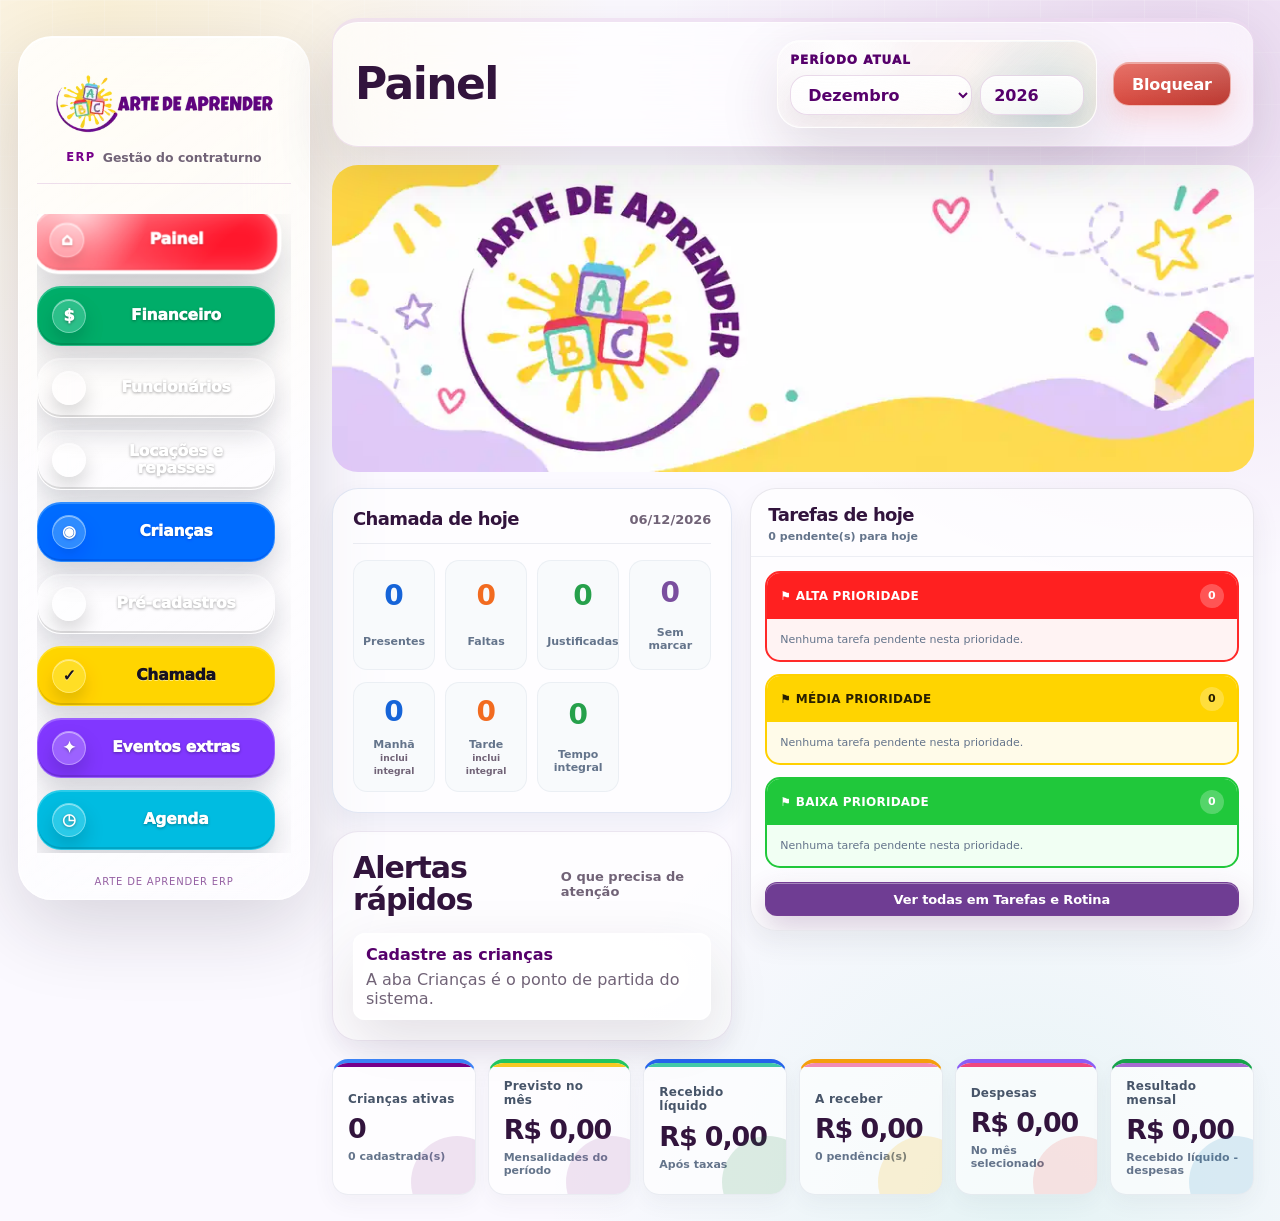
==== commit 07da8c74: "feat: apply Arte de Aprender visual identity" ====
--- a/frontend/index.html
+++ b/frontend/index.html
@@ -3,24 +3,24 @@
   <head>
     <meta charset="UTF-8" />
     <meta name="viewport" content="width=device-width, initial-scale=1.0" />
-    <title>Gestão Arte de Aprender V4.6.9</title>
-    <link rel="stylesheet" href="styles.min.css?v=469-a3p3" />
-    <link rel="stylesheet" href="menu-brand.css?v=1" />
-    <link rel="icon" type="image/png" href="favicon-96.png?v=1" />
+    <title>Arte de Aprender ERP V4.6.9</title>
+    <link rel="stylesheet" href="styles.min.css?v=20261001" />
+    <link rel="stylesheet" href="menu-brand.css?v=20261001" />
+    <link rel="icon" type="image/webp" href="logo-circular.webp?v=20261001" />
     <!-- V4.1.4 revisão visual aplicada -->
-    <link rel="manifest" href="manifest.json?v=2" />
-    <meta name="theme-color" content="#9f5aa6" />
+    <link rel="manifest" href="manifest.json?v=3" />
+    <meta name="theme-color" content="#76008a" />
     <meta name="apple-mobile-web-app-capable" content="yes" />
     <meta name="apple-mobile-web-app-status-bar-style" content="default" />
     <meta name="apple-mobile-web-app-title" content="Arte de Aprender" />
-    <link rel="apple-touch-icon" href="app-icon-192.png?v=1" />
+    <link rel="apple-touch-icon" href="app-icon-192.png?v=20261001" />
   </head>
   <body data-app-version="4.6.9">
     <section class="login-screen is-hidden" id="loginScreen" aria-label="Tela de acesso">
       <div class="orb orb-purple"></div>
       <div class="orb orb-yellow"></div>
       <div class="login-card glass-card">
-        <img class="login-logo" src="2.webp?v=1" decoding="async" alt="Arte de Aprender" />
+        <img class="login-brand-banner" src="banner-login.webp?v=20261001" decoding="async" alt="Arte de Aprender" />
         <p class="eyebrow">Sistema interno</p>
         <h1>Gestão Arte de Aprender</h1>
         <form id="loginForm" class="login-form">
@@ -41,10 +41,10 @@
     <div class="app-shell" id="appShell">
       <aside class="sidebar glass-card">
         <div class="brand">
-          <img class="brand-logo brand-logo-icon brand-menu-image" src="menu-brand.png?v=1" decoding="async" alt="Arte de Aprender" />
-          <div>
-            <strong>Gestão Arte de Aprender</strong>
-            <span>Contraturno infantil</span>
+          <img class="brand-logo brand-menu-image" src="logo-horizontal.webp?v=20261001" decoding="async" alt="Arte de Aprender" />
+          <div class="brand-copy">
+            <strong>ERP</strong>
+            <span>Gestão do contraturno</span>
           </div>
         </div>
 
@@ -83,6 +83,9 @@
         </header>
 
         <section class="view is-active" id="dashboardView">
+          <section class="brand-hero-banner glass-card" aria-label="Identidade Arte de Aprender">
+            <img src="banner-dashboard.webp?v=20261001" decoding="async" alt="Arte de Aprender" />
+          </section>
           <div class="metric-grid">
             <article class="metric glass-card">
               <span>Crianças ativas</span>
@@ -178,11 +181,11 @@
               </label>
               <label>
                 Telefone
-                <input id="guardianPhone" placeholder="(44) 99999-9999" />
+                <input id="guardianPhone" placeholder="(00) 99999-9999" />
               </label>
               <label>
                 Telefone de emergência
-                <input id="emergencyPhone" placeholder="(44) 99999-9999" />
+                <input id="emergencyPhone" placeholder="(00) 99999-9999" />
               </label>
               <label class="wide-field">
                 Endereço
@@ -491,7 +494,7 @@
                 </label>
                 <label>
                   Telefone
-                  <input id="participantPhone" placeholder="(44) 99999-9999" />
+                  <input id="participantPhone" placeholder="(00) 99999-9999" />
                 </label>
                 <label class="span-2">
                   Endereço
@@ -1634,7 +1637,7 @@
     <script>
       if ("serviceWorker" in navigator) {
         window.addEventListener("load", () => {
-          navigator.serviceWorker.register("./sw.js?v=69").catch((error) => {
+          navigator.serviceWorker.register("./sw.js?v=20261001").catch((error) => {
             console.warn("Service Worker não registrado:", error);
           });
         });
--- a/frontend/styles.min.css
+++ b/frontend/styles.min.css
@@ -0,0 +1,19 @@
+:root{--bg:#fbf7ef;--glass:rgba(255, 255, 255, 0.62);--glass-strong:rgba(255, 255, 255, 0.82);--text:#241d28;--muted:#5a515f;--line:rgba(255, 255, 255, 0.68);--line-dark:rgba(124, 84, 133, 0.18);--primary:#9f5aa6;--primary-dark:#713978;--accent:#f5b71b;--blue:#2f8fbd;--red:#ef2b22;--green:#16803a;--danger:#b42318;--shadow:0 24px 80px rgba(49, 31, 54, 0.14);--shadow-soft:0 14px 38px rgba(49, 31, 54, 0.1);--radius:26px;font-family:-apple-system,BlinkMacSystemFont,"SF Pro Display","Segoe UI",Inter,ui-sans-serif,system-ui,sans-serif}*{box-sizing:border-box}button,input,select,textarea{font:inherit;color:inherit}html{scroll-behavior:smooth}body{min-height:100vh;margin:0;background:radial-gradient(circle at 12% 16%,rgba(159,90,166,.28),transparent 28%),radial-gradient(circle at 82% 8%,rgba(245,183,27,.28),transparent 26%),radial-gradient(circle at 72% 82%,rgba(47,143,189,.22),transparent 30%),linear-gradient(135deg,rgba(255,255,255,.9),rgba(255,248,235,.72)),#fbf7ef;color:var(--text)}body::before{content:"";position:fixed;inset:0;pointer-events:none;background:linear-gradient(90deg,rgba(255,255,255,.35) 1px,transparent 1px),linear-gradient(180deg,rgba(255,255,255,.28) 1px,transparent 1px);background-size:52px 52px;mask-image:linear-gradient(180deg,rgba(0,0,0,0.5),transparent 72%)}button,input,select{font:inherit}button{min-height:44px;border:1px solid rgba(255,255,255,.66);border-radius:16px;padding:0 18px;background:linear-gradient(180deg,rgba(181,105,189,.98),rgba(127,63,137,.98));color:#fff;box-shadow:0 12px 28px rgba(113,57,120,.24),inset 0 1px 0 rgba(255,255,255,.38);cursor:pointer;font-weight:850;letter-spacing:-.01em;transition:transform 160ms ease,box-shadow 160ms ease,filter 160ms ease}button:hover{transform:translateY(-1px);box-shadow:0 16px 34px rgba(113,57,120,.28),inset 0 1px 0 rgba(255,255,255,.42)}button:active{transform:translateY(0)}button.secondary{background:rgba(255,255,255,.66);color:var(--primary-dark);box-shadow:inset 0 1px 0 rgba(255,255,255,.76),0 10px 24px rgba(49,31,54,.09)}.button-like{min-height:44px;display:inline-flex;align-items:center;justify-content:center;border:1px solid rgba(255,255,255,.66);border-radius:16px;padding:0 18px;background:linear-gradient(180deg,rgba(245,183,27,.98),rgba(228,140,22,.98));color:#5f3708;box-shadow:0 12px 28px rgba(228,140,22,.18),inset 0 1px 0 rgba(255,255,255,.48);cursor:pointer;font-weight:900;letter-spacing:-.01em;text-decoration:none;transition:transform 160ms ease,box-shadow 160ms ease,filter 160ms ease}.button-like:hover{transform:translateY(-1px);box-shadow:0 16px 34px rgba(228,140,22,.24),inset 0 1px 0 rgba(255,255,255,.5)}button.danger{background:rgba(255,232,229,.9);color:var(--danger);box-shadow:inset 0 1px 0 rgba(255,255,255,.76),0 10px 24px rgba(180,35,24,.09)}button.small{min-height:34px;border-radius:12px;padding:0 12px;font-size:13px}input,select{width:100%;min-height:44px;border:1px solid var(--line-dark);border-radius:15px;padding:0 13px;background:rgba(255,255,255,.66);box-shadow:inset 0 1px 0 rgba(255,255,255,.82);color:var(--text);outline:0;transition:border-color 160ms ease,box-shadow 160ms ease,background 160ms ease}input:focus,select:focus{border-color:rgba(159,90,166,.58);background:rgba(255,255,255,.9);box-shadow:0 0 0 5px rgba(159,90,166,.13),inset 0 1px 0 rgba(255,255,255,.9)}label{display:grid;gap:8px;color:var(--muted);font-size:13px;font-weight:820}h1,h2,h3,p{margin-top:0}h1{margin-bottom:0;font-size:clamp(28px, 4vw, 44px);line-height:1.02;letter-spacing:-.035em}h2{margin-bottom:0;font-size:clamp(20px, 2.5vw, 30px);line-height:1.08;letter-spacing:-.035em}h3{margin-bottom:14px;font-size:18px}small{color:var(--muted)}.glass-card{border:1px solid var(--line);border-radius:var(--radius);background:var(--glass);box-shadow:var(--shadow-soft);backdrop-filter:blur(28px) saturate(1.2);-webkit-backdrop-filter:blur(28px) saturate(1.2)}.is-hidden{display:none!important}.login-screen{min-height:100vh;display:grid;place-items:center;padding:24px;position:relative;overflow:hidden}.orb{position:absolute;width:360px;height:360px;border-radius:999px;filter:blur(6px);opacity:.6}.orb-purple{left:-120px;top:8%;background:radial-gradient(circle,rgba(159,90,166,.42),transparent 68%)}.orb-yellow{right:-90px;bottom:4%;background:radial-gradient(circle,rgba(245,183,27,.42),transparent 68%)}.login-card{position:relative;z-index:1;width:min(480px,100%);padding:32px;text-align:center;background:rgba(255,255,255,.72)}.login-logo{width:240px;max-width:100%;margin-bottom:18px}.login-text{color:var(--muted);margin:12px auto 24px;max-width:330px}.login-form{display:grid;gap:14px;text-align:left}.app-shell{position:relative;z-index:1;min-height:100vh;display:grid;grid-template-columns:292px minmax(0,1fr);gap:22px;padding:18px}.sidebar{position:sticky;top:18px;height:calc(100vh - 36px);padding:20px;display:flex;flex-direction:column;gap:20px}.brand{display:grid;gap:12px}.brand-logo{width:100%;max-height:138px;object-fit:contain;object-position:left center;border-radius:22px;padding:10px;background:rgba(255,255,255,.72);box-shadow:inset 0 1px 0 rgba(255,255,255,.82)}.brand strong{display:block;font-size:17px}.brand span,.sidebar-summary span{display:block;color:var(--muted);font-size:13px;font-weight:800}.tabs{display:grid;gap:9px}.tab{justify-content:flex-start;text-align:left;background:rgba(255,255,255,.5);color:#5b4461;box-shadow:inset 0 1px 0 rgba(255,255,255,.76)}.tab.is-active{color:#fff;border-color:rgba(255,255,255,.74)}.tab[data-view=dashboard].is-active{background:linear-gradient(180deg,rgba(255,255,255,.22),transparent),var(--primary)}.tab[data-view=students].is-active{background:linear-gradient(180deg,rgba(255,255,255,.22),transparent),var(--red)}.tab[data-view=attendance].is-active{background:linear-gradient(180deg,rgba(255,255,255,.22),transparent),var(--blue)}.tab[data-view=finance].is-active{background:linear-gradient(180deg,rgba(255,255,255,.28),transparent),var(--accent);color:#5f3708}.tab[data-view=reports].is-active{background:linear-gradient(180deg,rgba(255,255,255,.22),transparent),#ef6b22}.tab[data-view=settings].is-active{background:linear-gradient(180deg,rgba(255,255,255,.22),transparent),var(--primary-dark)}.sidebar-summary{display:grid;gap:9px;margin-top:auto;padding:14px;border:1px solid rgba(255,255,255,.66);border-radius:22px;background:rgba(255,255,255,.46)}.period-picker{display:grid;grid-template-columns:1fr 88px;gap:8px}.main{min-width:0;padding:0 8px 8px 0}.topbar{position:sticky;top:18px;z-index:3;display:flex;align-items:center;justify-content:space-between;gap:18px;margin-bottom:18px;padding:18px 22px}.eyebrow{margin:0 0 6px;color:var(--muted);font-size:12px;font-weight:950;text-transform:uppercase;letter-spacing:.08em}.actions,.form-actions,.inline-actions{display:flex;gap:10px;flex-wrap:wrap;align-items:center}.view{display:none;animation:rise 260ms ease both}.view.is-active{display:grid;gap:18px}@keyframes rise{from{opacity:0;transform:translateY(8px)}to{opacity:1;transform:translateY(0)}}.brand-hero{position:relative;overflow:hidden;min-height:320px;display:grid;grid-template-columns:minmax(320px,0.92fr) minmax(420px,1.08fr);align-items:center;padding:28px}.brand-hero-banner{display:block;min-height:auto;padding:14px}.hero-banner-only{display:block;width:100%;border-radius:24px;box-shadow:0 18px 38px rgba(49,31,54,.14)}.hero-glow{position:absolute;inset:-20%;background:radial-gradient(circle at 20% 35%,rgba(245,183,27,.26),transparent 26%),radial-gradient(circle at 72% 18%,rgba(159,90,166,.22),transparent 32%),radial-gradient(circle at 78% 80%,rgba(47,143,189,.18),transparent 32%);pointer-events:none}.hero-copy{position:relative;z-index:1;max-width:640px}.hero-copy h2{max-width:650px}.hero-copy p:not(.eyebrow){color:var(--muted);font-size:16px;line-height:1.55;margin:16px 0 0}.hero-badges{display:flex;gap:9px;flex-wrap:wrap;margin-top:22px}.hero-badges span{display:inline-flex;align-items:center;min-height:34px;padding:0 13px;border-radius:999px;background:rgba(255,255,255,.65);border:1px solid rgba(255,255,255,.78);color:var(--primary-dark);font-weight:850;box-shadow:inset 0 1px 0 rgba(255,255,255,.86)}.hero-art{position:relative;z-index:1;display:grid;place-items:center}.hero-art img{width:min(780px,100%);border-radius:24px;filter:drop-shadow(0 20px 38px rgba(49, 31, 54, .16))}.metric-grid{display:grid;grid-template-columns:repeat(6,minmax(140px,1fr));gap:14px}.metric{padding:18px;min-height:132px;display:grid;align-content:space-between;overflow:hidden;position:relative}.metric::after{content:"";position:absolute;width:92px;height:92px;right:-28px;bottom:-34px;border-radius:999px;background:rgba(159,90,166,.16)}.metric.good::after{background:rgba(22,128,58,.14)}.metric.warn::after{background:rgba(245,183,27,.18)}.metric.bad::after{background:rgba(239,43,34,.12)}.metric.total::after{background:rgba(47,143,189,.16)}.metric span{color:var(--muted);font-size:13px;font-weight:880}.metric strong{display:block;margin-top:8px;font-size:clamp(24px, 2.6vw, 34px);line-height:1;letter-spacing:-.04em}.metric small{display:block;margin-top:10px;font-weight:760}.finance-subtabs{display:flex;flex-wrap:wrap;gap:10px;margin-bottom:18px;padding:8px;border-radius:24px;background:rgba(255,255,255,.46);border:1px solid rgba(255,255,255,.68);box-shadow:inset 0 1px 0 rgba(255,255,255,.78),var(--shadow-soft);backdrop-filter:blur(22px) saturate(1.35)}.finance-subtab{min-height:46px;flex:1 1 210px;background:rgba(255,255,255,.56);color:var(--primary-dark);box-shadow:inset 0 1px 0 rgba(255,255,255,.82)}.finance-subtab.is-active{background:linear-gradient(180deg,rgba(255,255,255,.84),rgba(255,255,255,.52)),linear-gradient(135deg,rgba(159,90,166,.24),rgba(245,183,27,.18));color:var(--primary-dark);border-color:rgba(159,90,166,.34);box-shadow:0 14px 34px rgba(113,57,120,.14),inset 0 1px 0 rgba(255,255,255,.9)}.finance-pane{display:none}.finance-pane.is-active{display:block}.finance-section-gap{margin-top:18px}.dashboard-grid,.finance-grid,.settings-grid{display:grid;grid-template-columns:repeat(2,minmax(0,1fr));gap:18px}.panel{padding:20px}.panel-head{display:flex;justify-content:space-between;gap:12px;align-items:center;margin-bottom:16px}.panel-head span{color:var(--muted);font-weight:780;font-size:13px}.panel-head.stackable{align-items:flex-start}.cash-lines{display:grid;gap:10px}.alert,.bank-card,.cash-lines div,.report-card,.settings-card{border:1px solid rgba(255,255,255,.66);border-radius:20px;background:rgba(255,255,255,.48);box-shadow:inset 0 1px 0 rgba(255,255,255,.76)}.cash-lines div{display:flex;justify-content:space-between;gap:12px;padding:14px}.cash-lines span{color:var(--muted);font-weight:800}.attendance-summary{display:grid;grid-template-columns:repeat(4,minmax(0,1fr));gap:10px}.attendance-summary div{display:grid;place-items:center;gap:5px;min-height:110px;padding:12px;border-radius:22px;background:rgba(255,255,255,.5);border:1px solid rgba(255,255,255,.7)}.attendance-summary strong{font-size:32px}.attendance-summary span{color:var(--muted);font-weight:820;text-align:center}.alerts{display:grid;grid-template-columns:repeat(auto-fit,minmax(240px,1fr));gap:12px}.alert{padding:15px;display:grid;gap:6px}.alert strong{color:var(--primary-dark)}.alert span{color:var(--muted)}.bank-form,.expense-form,.student-form{display:grid;grid-template-columns:repeat(4,minmax(180px,1fr));gap:14px}.bank-form,.expense-form{grid-template-columns:repeat(2,minmax(170px,1fr))}.expense-form-wide{grid-template-columns:repeat(5,minmax(150px,1fr));align-items:end}.wide-field{grid-column:span 2}.student-form .form-actions{align-self:end}.import-panel{position:relative;overflow:hidden}.import-panel::after{content:"";position:absolute;width:180px;height:180px;right:-70px;bottom:-80px;border-radius:999px;background:rgba(47,143,189,.14);pointer-events:none}.import-grid{position:relative;z-index:1;display:grid;grid-template-columns:minmax(260px,1fr) auto;gap:14px;align-items:end}.import-actions{display:flex;flex-wrap:wrap;gap:10px;justify-content:flex-end}.import-help,.import-result{position:relative;z-index:1;margin-top:14px;padding:14px;border-radius:18px;background:rgba(255,255,255,.52);border:1px solid rgba(255,255,255,.68);color:var(--muted);line-height:1.5}.import-help strong,.import-result strong{color:var(--primary-dark)}.import-result:empty{display:none}.search{width:min(360px,100%)}.table-wrap{width:100%;overflow-x:auto;border-radius:20px}table{width:100%;border-collapse:collapse;min-width:760px}td,th{text-align:left;padding:14px 12px;border-bottom:1px solid rgba(124,84,133,.13);vertical-align:middle}th{color:var(--muted);font-size:12px;text-transform:uppercase;letter-spacing:.06em}td{font-size:14px}td small{display:block;margin-top:4px}.row-actions{display:flex;flex-wrap:wrap;gap:7px}.status{display:inline-flex;align-items:center;min-height:28px;padding:0 10px;border-radius:999px;font-size:12px;font-weight:880}.status.ok{background:rgba(220,252,231,.86);color:#166534}.status.warn{background:rgba(254,243,199,.9);color:#92400e}.status.bad{background:rgba(254,226,226,.9);color:#991b1b}.attendance-list{display:grid;gap:12px}.attendance-row{position:relative;overflow:hidden;display:grid;grid-template-columns:minmax(190px,1fr) auto minmax(320px,0.9fr) minmax(220px,0.7fr);gap:12px;align-items:center;padding:14px;border-radius:22px;background:rgba(255,255,255,.48);border:1px solid rgba(255,255,255,.68);transition:background 180ms ease,border-color 180ms ease,transform 180ms ease}.attendance-row::before{content:"";position:absolute;inset:0 auto 0 0;width:7px;background:rgba(159,90,166,.42)}.attendance-row.is-present{background:linear-gradient(90deg,rgba(47,143,189,.22),rgba(255,255,255,.62));border-color:rgba(47,143,189,.42)}.attendance-row.is-present::before{background:var(--blue)}.attendance-row.is-absent{background:linear-gradient(90deg,rgba(249,115,22,.24),rgba(255,255,255,.62));border-color:rgba(249,115,22,.44)}.attendance-row.is-absent::before{background:#f97316}.attendance-row.is-excused{background:linear-gradient(90deg,rgba(245,183,27,.22),rgba(255,255,255,.62));border-color:rgba(245,183,27,.46)}.attendance-row.is-excused::before{background:var(--accent)}.attendance-row.is-unset{background:rgba(255,255,255,.5)}.attendance-name-line{display:flex;align-items:center;gap:8px;flex-wrap:wrap}.attendance-badge{display:inline-flex;min-height:26px;align-items:center;border-radius:999px;padding:0 10px;background:rgba(255,255,255,.62);color:var(--primary-dark);font-size:12px;font-style:normal;font-weight:900}.attendance-row.is-present .attendance-badge{background:rgba(47,143,189,.16);color:#0f6285}.attendance-row.is-absent .attendance-badge{background:rgba(249,115,22,.16);color:#9a3412}.attendance-row.is-excused .attendance-badge{background:rgba(245,183,27,.18);color:#854d0e}.attendance-row span{display:block;margin-top:4px;color:var(--muted);font-size:13px;font-weight:720}.presence-buttons{display:flex;flex-wrap:wrap;gap:8px}.presence-buttons button{background:rgba(255,255,255,.64);color:var(--primary-dark)}.presence-buttons .clear-presence{background:rgba(255,255,255,.74);color:var(--muted)}.presence-buttons button.is-selected{background:rgba(159,90,166,.96);color:#fff}.presence-buttons button[data-presence$=":present"].is-selected{background:var(--blue)}.presence-buttons button[data-presence$=":absent"].is-selected{background:#f97316}.presence-buttons button[data-presence$=":excused"].is-selected{background:var(--accent);color:#5f3708}.attendance-time-box{display:grid;grid-template-columns:repeat(3,minmax(92px,1fr));gap:8px;align-items:end}.attendance-time-box label{gap:5px;font-size:11px;font-weight:900}.attendance-time-box input{min-height:38px;border-radius:12px;padding:0 10px}.child-report-panel{margin-top:0}.child-report-summary{grid-template-columns:repeat(auto-fit,minmax(150px,1fr));margin-bottom:16px}.child-report-table-wrap table{min-width:860px}.report-child-field{width:260px}.report-card.ok{background:rgba(220,252,231,.62)}.report-card.bad{background:rgba(254,226,226,.68)}.money-input,.table-select{min-width:118px}.report-summary{display:grid;grid-template-columns:repeat(5,minmax(150px,1fr));gap:12px}.report-card{padding:16px}.report-card span{display:block;color:var(--muted);font-weight:820;font-size:13px}.report-card strong{display:block;margin-top:8px;font-size:24px;letter-spacing:-.03em}.report-export-box{display:flex;gap:10px;flex-wrap:wrap;align-items:end}.report-format-field{width:200px}.report-type-field{width:250px}.settings-card{padding:18px;display:grid;gap:12px;align-content:start}.settings-card p{margin:0;color:var(--muted);line-height:1.5}.danger-zone{background:rgba(255,241,239,.58)}.inline-field{width:190px}.empty{display:grid;place-items:center;gap:6px;min-height:120px;color:var(--muted);text-align:center}.empty strong{color:var(--text)}.toast{position:fixed;right:22px;bottom:22px;z-index:10;max-width:min(420px,calc(100vw - 44px));padding:14px 16px;border-radius:18px;background:rgba(36,29,40,.9);color:#fff;box-shadow:var(--shadow);opacity:0;transform:translateY(12px);pointer-events:none;transition:opacity .2s ease,transform .2s ease}.toast.show{opacity:1;transform:translateY(0)}@media (max-width:1200px){.metric-grid{grid-template-columns:repeat(3,minmax(140px,1fr))}.brand-hero{grid-template-columns:1fr}.hero-art img{width:min(680px,100%)}.report-summary{grid-template-columns:repeat(3,minmax(150px,1fr))}}@media (max-width:900px){.app-shell{grid-template-columns:1fr}.sidebar{position:relative;top:auto;height:auto}.tabs{grid-template-columns:repeat(3,1fr)}.panel-head.stackable,.topbar{flex-direction:column;align-items:stretch}.dashboard-grid,.finance-grid,.import-grid,.settings-grid{grid-template-columns:1fr}.import-actions{justify-content:flex-start}.bank-form,.expense-form,.expense-form-wide,.student-form{grid-template-columns:1fr 1fr}.attendance-row{grid-template-columns:1fr}}@media (max-width:640px){.app-shell{padding:12px}.brand-hero,.login-card,.panel,.sidebar,.topbar{border-radius:22px}.bank-form,.expense-form,.expense-form-wide,.metric-grid,.report-summary,.student-form,.tabs{grid-template-columns:1fr}.wide-field{grid-column:span 1}.attendance-summary{grid-template-columns:repeat(2,1fr)}.inline-field,.report-child-field,.report-format-field,.report-type-field{width:100%}.attendance-time-box{grid-template-columns:1fr}}@media print{body{background:#fff}.actions,.brand-hero,.sidebar,.tabs,.toast,.topbar,body::before,button{display:none!important}.app-shell{display:block;padding:0}.main{padding:0}.view{display:none!important}#reportsView.is-active{display:grid!important}.glass-card,.panel{box-shadow:none!important;border:1px solid #ddd;background:#fff!important;backdrop-filter:none}}html[data-theme=dark]{--bg:#100f17;--glass:rgba(31, 28, 44, 0.72);--glass-strong:rgba(43, 39, 58, 0.88);--text:#f8f4ff;--muted:#c8bad0;--line:rgba(255, 255, 255, 0.14);--line-dark:rgba(255, 255, 255, 0.16);--primary:#d293dc;--primary-dark:#f0c9f5;--accent:#f7c948;--blue:#62c7ff;--red:#ff7a70;--green:#71e59a;--danger:#ffb4ad;--shadow:0 28px 90px rgba(0, 0, 0, 0.42);--shadow-soft:0 16px 42px rgba(0, 0, 0, 0.3)}html[data-theme=dark] body{background:radial-gradient(circle at 12% 16%,rgba(159,90,166,.22),transparent 28%),radial-gradient(circle at 82% 8%,rgba(245,183,27,.14),transparent 26%),radial-gradient(circle at 72% 82%,rgba(47,143,189,.16),transparent 30%),linear-gradient(135deg,rgba(16,15,23,.98),rgba(30,24,42,.96)),#100f17}html[data-theme=dark] body::before{background:linear-gradient(90deg,rgba(255,255,255,.08) 1px,transparent 1px),linear-gradient(180deg,rgba(255,255,255,.07) 1px,transparent 1px)}html[data-theme=dark] input,html[data-theme=dark] select,html[data-theme=dark] textarea{background:rgba(20,18,28,.74);color:var(--text);border-color:rgba(255,255,255,.16);box-shadow:inset 0 1px 0 rgba(255,255,255,.08)}html[data-theme=dark] input:focus,html[data-theme=dark] select:focus{background:rgba(31,28,44,.92);box-shadow:0 0 0 5px rgba(210,147,220,.14)}html[data-theme=dark] .alert,html[data-theme=dark] .bank-card,html[data-theme=dark] .button-like,html[data-theme=dark] .cash-lines div,html[data-theme=dark] .finance-subtab,html[data-theme=dark] .import-help,html[data-theme=dark] .import-result,html[data-theme=dark] .report-card,html[data-theme=dark] .settings-card,html[data-theme=dark] button.secondary{background:rgba(255,255,255,.08);color:var(--text);border-color:rgba(255,255,255,.14);box-shadow:inset 0 1px 0 rgba(255,255,255,.08)}html[data-theme=dark] .login-card,html[data-theme=dark] .sidebar,html[data-theme=dark] .topbar{background:rgba(31,28,44,.72)}.finance-subtab[data-finance-pane=receipts]{color:#166534;border-color:rgba(22,128,58,.24)}.finance-subtab[data-finance-pane=expenses]{color:#991b1b;border-color:rgba(239,43,34,.24)}.finance-subtab[data-finance-pane=accounts]{color:#075985;border-color:rgba(47,143,189,.24)}.finance-subtab[data-finance-pane=receipts].is-active{background:linear-gradient(180deg,rgba(255,255,255,.84),rgba(255,255,255,.52)),linear-gradient(135deg,rgba(22,128,58,.28),rgba(187,247,208,.3));box-shadow:0 14px 34px rgba(22,128,58,.16),inset 0 1px 0 rgba(255,255,255,.9)}.finance-subtab[data-finance-pane=expenses].is-active{background:linear-gradient(180deg,rgba(255,255,255,.84),rgba(255,255,255,.52)),linear-gradient(135deg,rgba(239,43,34,.24),rgba(254,202,202,.32));box-shadow:0 14px 34px rgba(239,43,34,.14),inset 0 1px 0 rgba(255,255,255,.9)}.finance-subtab[data-finance-pane=accounts].is-active{background:linear-gradient(180deg,rgba(255,255,255,.84),rgba(255,255,255,.52)),linear-gradient(135deg,rgba(47,143,189,.25),rgba(186,230,253,.34));box-shadow:0 14px 34px rgba(47,143,189,.16),inset 0 1px 0 rgba(255,255,255,.9)}html[data-theme=dark] .finance-subtab[data-finance-pane=receipts]{color:#86efac}html[data-theme=dark] .finance-subtab[data-finance-pane=expenses]{color:#fca5a5}html[data-theme=dark] .finance-subtab[data-finance-pane=accounts]{color:#7dd3fc}tr.status-row-paid td{background:linear-gradient(90deg,rgba(22,128,58,.18),rgba(220,252,231,.32));border-bottom-color:rgba(22,128,58,.15)}tr.status-row-pending td{background:linear-gradient(90deg,rgba(239,43,34,.14),rgba(254,226,226,.34));border-bottom-color:rgba(239,43,34,.14)}html[data-theme=dark] tr.status-row-paid td{background:linear-gradient(90deg,rgba(22,128,58,.26),rgba(20,83,45,.2));border-bottom-color:rgba(134,239,172,.14)}html[data-theme=dark] tr.status-row-pending td{background:linear-gradient(90deg,rgba(185,28,28,.28),rgba(127,29,29,.18));border-bottom-color:rgba(252,165,165,.14)}tr.status-row-paid td:first-child,tr.status-row-pending td:first-child{border-top-left-radius:16px;border-bottom-left-radius:16px}tr.status-row-paid td:last-child,tr.status-row-pending td:last-child{border-top-right-radius:16px;border-bottom-right-radius:16px}.statement-import-panel{border-color:rgba(47,143,189,.22)}.statement-form{grid-template-columns:minmax(220px,1fr) minmax(260px,1.3fr) auto;align-items:end}.statement-help{margin:12px 0 0;padding:12px 14px;border-radius:16px;background:rgba(47,143,189,.1);color:var(--muted);line-height:1.45;font-size:13px}.statement-help strong{color:var(--primary-dark)}@media (max-width:900px){.statement-form{grid-template-columns:1fr}}html[data-theme=dark] tr.status-row-paid td,tr.status-row-paid td{background:0 0;box-shadow:none;border-bottom-color:rgba(22,128,58,.18)}html[data-theme=dark] tr.status-row-pending td,tr.status-row-pending td{background:0 0;box-shadow:none;border-bottom-color:rgba(239,43,34,.18)}tr.status-row-paid td:first-child{border-left:5px solid rgba(22,128,58,.72)}tr.status-row-pending td:first-child{border-left:5px solid rgba(239,43,34,.72)}tr.status-row-paid{background:linear-gradient(90deg,rgba(22,128,58,.075),rgba(22,128,58,.018) 72%)}tr.status-row-pending{background:linear-gradient(90deg,rgba(239,43,34,.07),rgba(239,43,34,.018) 72%)}html[data-theme=dark] tr.status-row-paid{background:linear-gradient(90deg,rgba(34,197,94,.13),rgba(34,197,94,.035) 72%)}html[data-theme=dark] tr.status-row-pending{background:linear-gradient(90deg,rgba(248,113,113,.13),rgba(248,113,113,.035) 72%)}.status.ok{background:rgba(22,128,58,.12);color:#166534;border:1px solid rgba(22,128,58,.22)}.status.bad,.status.warn{background:rgba(239,43,34,.1);color:#991b1b;border:1px solid rgba(239,43,34,.2)}html[data-theme=dark] .status.ok{background:rgba(34,197,94,.18);color:#bbf7d0;border-color:rgba(134,239,172,.22)}html[data-theme=dark] .status.bad,html[data-theme=dark] .status.warn{background:rgba(248,113,113,.18);color:#fecaca;border-color:rgba(252,165,165,.24)}.event-form{display:grid;grid-template-columns:repeat(4,minmax(180px,1fr));gap:14px}.event-form .span-2{grid-column:span 2}.event-actions{align-self:end;justify-content:flex-start}.compact-metrics{margin-bottom:18px}.event-metric::after{background:rgba(47,143,189,.1)}@media (max-width:1200px){.event-form{grid-template-columns:repeat(2,minmax(0,1fr))}}@media (max-width:900px){.event-form{grid-template-columns:1fr}.event-form .span-2{grid-column:span 1}}.extra-subtabs{display:flex;flex-wrap:wrap;gap:10px;margin-bottom:18px;padding:8px;border-radius:24px;background:rgba(255,255,255,.46);border:1px solid rgba(255,255,255,.68);box-shadow:inset 0 1px 0 rgba(255,255,255,.78),var(--shadow-soft);backdrop-filter:blur(22px) saturate(1.35)}.extra-subtab{min-height:46px;flex:1 1 210px;background:rgba(255,255,255,.56);color:var(--primary-dark);box-shadow:inset 0 1px 0 rgba(255,255,255,.82)}.extra-subtab.is-active{background:linear-gradient(180deg,rgba(255,255,255,.84),rgba(255,255,255,.52)),linear-gradient(135deg,rgba(159,90,166,.22),rgba(47,143,189,.16));color:var(--primary-dark);border-color:rgba(159,90,166,.34);box-shadow:0 14px 34px rgba(113,57,120,.14),inset 0 1px 0 rgba(255,255,255,.9)}.extra-pane{display:none}.extra-pane.is-active{display:block}.participant-form{display:grid;grid-template-columns:repeat(4,minmax(170px,1fr));gap:14px}.participant-form .span-2{grid-column:span 2}.participant-actions{align-self:end;justify-content:flex-start}.compact-select{min-width:min(360px,100%)}.quick-import-grid{display:grid;grid-template-columns:minmax(280px,1fr) minmax(220px,0.45fr);gap:14px;align-items:stretch}textarea{width:100%;border:1px solid var(--line-dark);border-radius:18px;padding:13px;background:rgba(255,255,255,.66);box-shadow:inset 0 1px 0 rgba(255,255,255,.82);color:var(--text);outline:0;resize:vertical;font:inherit}textarea:focus{border-color:rgba(159,90,166,.58);background:rgba(255,255,255,.9);box-shadow:0 0 0 5px rgba(159,90,166,.13),inset 0 1px 0 rgba(255,255,255,.9)}.quick-import-help{display:grid;gap:8px;align-content:center;padding:14px;border-radius:20px;background:rgba(47,143,189,.1);border:1px solid rgba(47,143,189,.16)}.quick-import-help strong{color:var(--primary-dark)}.quick-import-help span{color:var(--muted);font-weight:760;font-size:13px}html[data-theme=dark] textarea{background:rgba(20,18,28,.74);color:var(--text);border-color:rgba(255,255,255,.16);box-shadow:inset 0 1px 0 rgba(255,255,255,.08)}html[data-theme=dark] textarea:focus{background:rgba(31,28,44,.92);box-shadow:0 0 0 5px rgba(210,147,220,.14)}html[data-theme=dark] .extra-subtab,html[data-theme=dark] .extra-subtabs,html[data-theme=dark] .quick-import-help{background:rgba(255,255,255,.08);color:var(--text);border-color:rgba(255,255,255,.14);box-shadow:inset 0 1px 0 rgba(255,255,255,.08)}@media (max-width:1200px){.participant-form{grid-template-columns:repeat(2,minmax(0,1fr))}.quick-import-grid{grid-template-columns:1fr}}@media (max-width:900px){.participant-form{grid-template-columns:1fr}.participant-form .span-2{grid-column:span 1}}.extra-subtab[data-extra-pane=events]{color:#713978;border-color:rgba(159,90,166,.26)}.extra-subtab[data-extra-pane=participants]{color:#075985;border-color:rgba(47,143,189,.26)}.extra-subtab[data-extra-pane=events].is-active{background:linear-gradient(180deg,rgba(255,255,255,.84),rgba(255,255,255,.54)),linear-gradient(135deg,rgba(159,90,166,.28),rgba(245,183,27,.12));box-shadow:0 14px 34px rgba(113,57,120,.15),inset 0 1px 0 rgba(255,255,255,.9)}.extra-subtab[data-extra-pane=participants].is-active{background:linear-gradient(180deg,rgba(255,255,255,.84),rgba(255,255,255,.54)),linear-gradient(135deg,rgba(47,143,189,.28),rgba(159,90,166,.14));box-shadow:0 14px 34px rgba(47,143,189,.16),inset 0 1px 0 rgba(255,255,255,.9)}html[data-theme=dark] .extra-subtab[data-extra-pane=events]{color:#f0c9f5}html[data-theme=dark] .extra-subtab[data-extra-pane=participants]{color:#7dd3fc}html[data-theme=dark] .extra-subtab[data-extra-pane=events].is-active{background:linear-gradient(180deg,rgba(255,255,255,.11),rgba(255,255,255,.07)),linear-gradient(135deg,rgba(210,147,220,.24),rgba(247,201,72,.09))}html[data-theme=dark] .extra-subtab[data-extra-pane=participants].is-active{background:linear-gradient(180deg,rgba(255,255,255,.11),rgba(255,255,255,.07)),linear-gradient(135deg,rgba(98,199,255,.2),rgba(210,147,220,.12))}#extraEventsView .panel.glass-card:first-of-type,#extraEventsView [data-extra-pane-content=events] .panel.glass-card:first-child{border-color:rgba(159,90,166,.18)}#extraEventsView [data-extra-pane-content=participants] .panel.glass-card:first-child{border-color:rgba(47,143,189,.2)}.participant-header-actions{display:flex;flex-wrap:wrap;gap:12px;align-items:end;justify-content:flex-end}.report-actions{display:flex;flex-wrap:wrap;gap:8px;align-items:end}.event-report-pdf{color:#713978}.event-report-excel{color:#166534}html[data-theme=dark] .event-report-excel,html[data-theme=dark] .event-report-pdf{color:var(--text)}@media (max-width:900px){.participant-header-actions{width:100%;justify-content:stretch}.participant-header-actions .compact-select,.participant-header-actions .report-actions,.participant-header-actions button{width:100%}}.extra-subtabs{background:linear-gradient(135deg,rgba(159,90,166,.18),rgba(47,143,189,.16)),rgba(255,255,255,.58);border-color:rgba(159,90,166,.22)}.extra-subtab{color:#fff!important;border:1px solid rgba(255,255,255,.72);box-shadow:0 12px 28px rgba(49,31,54,.12),inset 0 1px 0 rgba(255,255,255,.42);text-shadow:0 1px 1px rgba(0,0,0,.14)}.extra-subtab[data-extra-pane=events],.extra-subtab[data-extra-pane=events].is-active{background:linear-gradient(135deg,rgba(159,90,166,.98),rgba(245,183,27,.92)),#9f5aa6;border-color:rgba(245,183,27,.42)}.extra-subtab[data-extra-pane=participants],.extra-subtab[data-extra-pane=participants].is-active{background:linear-gradient(135deg,rgba(47,143,189,.98),rgba(44,184,139,.92)),#2f8fbd;border-color:rgba(125,211,252,.42)}.extra-subtab.is-active{transform:translateY(-1px);filter:saturate(1.16) brightness(1.03);box-shadow:0 18px 36px rgba(49,31,54,.2),inset 0 1px 0 rgba(255,255,255,.52)}html[data-theme=dark] .extra-subtabs{background:linear-gradient(135deg,rgba(210,147,220,.16),rgba(98,199,255,.13)),rgba(255,255,255,.06)}html[data-theme=dark] .extra-subtab[data-extra-pane=events],html[data-theme=dark] .extra-subtab[data-extra-pane=events].is-active{background:linear-gradient(135deg,rgba(180,91,194,.96),rgba(238,169,43,.86)),#713978}html[data-theme=dark] .extra-subtab[data-extra-pane=participants],html[data-theme=dark] .extra-subtab[data-extra-pane=participants].is-active{background:linear-gradient(135deg,rgba(37,127,181,.96),rgba(27,148,113,.88)),#075985}.presence-buttons .quick-time{color:#fff;border-color:rgba(255,255,255,.66);box-shadow:0 10px 22px rgba(49,31,54,.1),inset 0 1px 0 rgba(255,255,255,.38)}.presence-buttons .quick-time.morning{background:linear-gradient(135deg,rgba(245,183,27,.98),rgba(228,140,22,.96));color:#5f3708}.presence-buttons .quick-time.afternoon{background:linear-gradient(135deg,rgba(47,143,189,.98),rgba(26,121,161,.96))}.presence-buttons .quick-time.full{background:linear-gradient(135deg,rgba(159,90,166,.98),rgba(113,57,120,.96))}.presence-buttons .quick-time.is-selected{outline:3px solid rgba(255,255,255,.76);filter:saturate(1.18) brightness(1.04)}html[data-theme=dark] .presence-buttons .quick-time.morning{background:linear-gradient(135deg,rgba(247,201,72,.92),rgba(205,126,22,.92));color:#2c1c08}html[data-theme=dark] .presence-buttons .quick-time.afternoon{background:linear-gradient(135deg,rgba(56,172,226,.92),rgba(20,105,145,.92))}html[data-theme=dark] .presence-buttons .quick-time.full{background:linear-gradient(135deg,rgba(210,147,220,.92),rgba(113,57,120,.92))}.tab[data-view=extraEvents].is-active{background:linear-gradient(180deg,rgba(255,255,255,.26),transparent),linear-gradient(135deg,#9f5aa6,#2f8fbd);color:#fff;box-shadow:0 14px 30px rgba(113,57,120,.22),inset 0 1px 0 rgba(255,255,255,.42)}.extra-subtabs{background:linear-gradient(135deg,rgba(159,90,166,.1),rgba(47,143,189,.1)),rgba(255,255,255,.54);border-color:rgba(159,90,166,.16)}.extra-subtabs .extra-subtab:not(.is-active),.extra-subtabs .extra-subtab[data-extra-pane=events]:not(.is-active),.extra-subtabs .extra-subtab[data-extra-pane=participants]:not(.is-active){background:rgba(255,255,255,.68)!important;color:var(--primary-dark)!important;border-color:rgba(124,84,133,.14)!important;box-shadow:inset 0 1px 0 rgba(255,255,255,.86),0 8px 20px rgba(49,31,54,.06)!important;text-shadow:none!important;filter:none!important}.extra-subtabs .extra-subtab[data-extra-pane=events].is-active{background:linear-gradient(180deg,rgba(255,255,255,.24),rgba(255,255,255,.04)),linear-gradient(135deg,#9f5aa6,#f5b71b)!important;color:#fff!important;border-color:rgba(245,183,27,.48)!important;box-shadow:0 18px 38px rgba(113,57,120,.22),inset 0 1px 0 rgba(255,255,255,.48)!important;text-shadow:0 1px 1px rgba(0,0,0,.18)}.extra-subtabs .extra-subtab[data-extra-pane=participants].is-active{background:linear-gradient(180deg,rgba(255,255,255,.22),rgba(255,255,255,.04)),linear-gradient(135deg,#2f8fbd,#2cb88b)!important;color:#fff!important;border-color:rgba(125,211,252,.48)!important;box-shadow:0 18px 38px rgba(47,143,189,.22),inset 0 1px 0 rgba(255,255,255,.48)!important;text-shadow:0 1px 1px rgba(0,0,0,.18)}html[data-theme=dark] .extra-subtabs .extra-subtab:not(.is-active),html[data-theme=dark] .extra-subtabs .extra-subtab[data-extra-pane=events]:not(.is-active),html[data-theme=dark] .extra-subtabs .extra-subtab[data-extra-pane=participants]:not(.is-active){background:rgba(255,255,255,.08)!important;color:var(--text)!important;border-color:rgba(255,255,255,.14)!important}.attendance-row{grid-template-columns:minmax(210px,1fr) minmax(300px,0.85fr) minmax(310px,0.9fr) minmax(210px,0.65fr)}.attendance-actions{display:grid;gap:9px;min-width:280px}.attendance-action-group{display:grid;gap:6px;padding:8px;border-radius:17px;background:rgba(255,255,255,.42);border:1px solid rgba(255,255,255,.62);box-shadow:inset 0 1px 0 rgba(255,255,255,.68)}.attendance-action-group>span{margin:0;font-size:10px;line-height:1;text-transform:uppercase;letter-spacing:.08em;color:var(--muted);font-weight:950}.attendance-action-group>div{display:flex;flex-wrap:wrap;gap:7px}.attendance-actions button{min-height:34px;border-radius:12px;padding:0 11px}.status-actions button{background:rgba(255,255,255,.72);color:var(--primary-dark)}.status-actions button[data-presence$=":present"].is-selected{background:var(--blue);color:#fff}.status-actions button[data-presence$=":absent"].is-selected{background:#ef6b22;color:#fff}.status-actions .clear-presence{background:rgba(255,255,255,.78);color:var(--muted)}.period-actions{background:linear-gradient(135deg,rgba(245,183,27,.12),rgba(47,143,189,.1)),rgba(255,255,255,.48)}.period-actions .quick-time{position:relative;color:#fff;font-weight:900;border-color:rgba(255,255,255,.68);box-shadow:0 10px 22px rgba(49,31,54,.1),inset 0 1px 0 rgba(255,255,255,.4)}.period-actions .quick-time.morning{background:linear-gradient(135deg,#f5b71b,#e48c16);color:#5f3708}.period-actions .quick-time.afternoon{background:linear-gradient(135deg,#2f8fbd,#1a79a1)}.period-actions .quick-time.full{background:linear-gradient(135deg,#9f5aa6,#713978)}.period-actions .quick-time.is-selected{outline:3px solid rgba(255,255,255,.84);transform:translateY(-1px);filter:saturate(1.16) brightness(1.05)}.period-actions .quick-time.morning::after{content:"08–12"}.period-actions .quick-time.afternoon::after{content:"13–18"}.period-actions .quick-time.full::after{content:"08–18"}.period-actions .quick-time::after{display:inline-block;margin-left:6px;font-size:10px;opacity:.78;font-weight:950}html[data-theme=dark] .attendance-action-group{background:rgba(255,255,255,.07);border-color:rgba(255,255,255,.12);box-shadow:inset 0 1px 0 rgba(255,255,255,.08)}html[data-theme=dark] .status-actions button{background:rgba(255,255,255,.1);color:var(--text)}html[data-theme=dark] .status-actions .clear-presence{background:rgba(255,255,255,.08)}@media (max-width:1200px){.attendance-row{grid-template-columns:1fr}.attendance-actions,.attendance-time-box{min-width:0;width:100%}}@media (max-width:640px){.attendance-action-group>div{display:grid;grid-template-columns:repeat(3,minmax(0,1fr))}.attendance-actions button{width:100%;padding:0 8px}.period-actions .quick-time::after{display:block;margin-left:0;margin-top:2px}}.report-subtabs{display:flex;flex-wrap:wrap;gap:10px;margin-bottom:18px;padding:8px;border-radius:24px;background:linear-gradient(135deg,rgba(159,90,166,.1),rgba(245,183,27,.1)),rgba(255,255,255,.54);border:1px solid rgba(159,90,166,.16);box-shadow:inset 0 1px 0 rgba(255,255,255,.78),var(--shadow-soft);backdrop-filter:blur(22px) saturate(1.35)}.report-subtab{min-height:46px;flex:1 1 220px;background:rgba(255,255,255,.68);color:var(--primary-dark);border-color:rgba(124,84,133,.14);box-shadow:inset 0 1px 0 rgba(255,255,255,.86),0 8px 20px rgba(49,31,54,.06)}.report-subtab[data-report-pane=monthly].is-active{background:linear-gradient(180deg,rgba(255,255,255,.24),rgba(255,255,255,.04)),linear-gradient(135deg,#9f5aa6,#f5b71b);color:#fff;border-color:rgba(245,183,27,.48);box-shadow:0 18px 38px rgba(113,57,120,.22),inset 0 1px 0 rgba(255,255,255,.48)}.report-subtab[data-report-pane=individual].is-active{background:linear-gradient(180deg,rgba(255,255,255,.24),rgba(255,255,255,.04)),linear-gradient(135deg,#2f8fbd,#2cb88b);color:#fff;border-color:rgba(125,211,252,.48);box-shadow:0 18px 38px rgba(47,143,189,.22),inset 0 1px 0 rgba(255,255,255,.48)}.report-pane{display:none}.report-pane.is-active{display:block}.participant-finance-summary{display:grid;grid-template-columns:repeat(3,minmax(140px,1fr));gap:10px;margin-bottom:14px}.participant-finance-summary div{padding:13px 14px;border-radius:18px;background:rgba(255,255,255,.5);border:1px solid rgba(255,255,255,.68);box-shadow:inset 0 1px 0 rgba(255,255,255,.76)}.participant-finance-summary span{display:block;color:var(--muted);font-weight:850;font-size:12px;text-transform:uppercase;letter-spacing:.05em}.participant-finance-summary strong{display:block;margin-top:6px;font-size:20px;color:var(--text)}html[data-theme=dark] .participant-finance-summary div,html[data-theme=dark] .report-subtab,html[data-theme=dark] .report-subtabs{background:rgba(255,255,255,.08);color:var(--text);border-color:rgba(255,255,255,.14);box-shadow:inset 0 1px 0 rgba(255,255,255,.08)}html[data-theme=dark] .report-subtab[data-report-pane=monthly].is-active{background:linear-gradient(180deg,rgba(255,255,255,.13),rgba(255,255,255,.05)),linear-gradient(135deg,rgba(180,91,194,.96),rgba(238,169,43,.86))}html[data-theme=dark] .report-subtab[data-report-pane=individual].is-active{background:linear-gradient(180deg,rgba(255,255,255,.13),rgba(255,255,255,.05)),linear-gradient(135deg,rgba(37,127,181,.96),rgba(27,148,113,.88))}@media (max-width:900px){.participant-finance-summary{grid-template-columns:1fr}}.brand-logo.brand-logo-icon{width:min(168px,78%);max-height:168px;object-fit:contain;object-position:center;border-radius:0;padding:0;margin:0 auto 4px;background:0 0;box-shadow:none;filter:drop-shadow(0 18px 28px rgba(49, 31, 54, .22))}html[data-theme=dark] .brand-logo.brand-logo-icon{filter:drop-shadow(0 18px 32px rgba(0, 0, 0, .42)) drop-shadow(0 0 20px rgba(98, 199, 255, .1))}.report-pane.is-active .child-report-panel{animation:reportPaneIn 180ms ease-out}@keyframes reportPaneIn{from{opacity:0;transform:translateY(6px)}to{opacity:1;transform:translateY(0)}}:root{--glass-highlight:rgba(255, 255, 255, 0.78);--glass-border:rgba(255, 255, 255, 0.64);--glass-hover:rgba(255, 255, 255, 0.78)}html[data-theme=dark]{--glass-highlight:rgba(255, 255, 255, 0.12);--glass-border:rgba(255, 255, 255, 0.16);--glass-hover:rgba(255, 255, 255, 0.16)}.alert,.cash-lines div,.glass-card,.login-card,.metric,.panel,.report-card,.settings-card,.sidebar,.topbar{backdrop-filter:blur(34px) saturate(1.38);-webkit-backdrop-filter:blur(34px) saturate(1.38);border-color:var(--glass-border);box-shadow:0 22px 60px rgba(49,31,54,.13),inset 0 1px 0 rgba(255,255,255,.78),inset 0 -1px 0 rgba(255,255,255,.2)}html[data-theme=dark] .alert,html[data-theme=dark] .cash-lines div,html[data-theme=dark] .glass-card,html[data-theme=dark] .login-card,html[data-theme=dark] .metric,html[data-theme=dark] .panel,html[data-theme=dark] .report-card,html[data-theme=dark] .settings-card,html[data-theme=dark] .sidebar,html[data-theme=dark] .topbar{box-shadow:0 22px 70px rgba(0,0,0,.34),inset 0 1px 0 rgba(255,255,255,.12),inset 0 -1px 0 rgba(255,255,255,.06)}.topbar{display:grid;grid-template-columns:minmax(210px,1fr) minmax(320px,0.78fr) auto;gap:16px;align-items:center}.topbar-title-block{min-width:0}.topbar-period{position:relative;overflow:hidden;padding:12px;border-radius:24px;background:linear-gradient(135deg,rgba(255,255,255,.82),rgba(255,255,255,.42)),linear-gradient(135deg,rgba(159,90,166,.24),rgba(245,183,27,.2));border:1px solid rgba(255,255,255,.78)}.topbar-period::before{content:"";position:absolute;inset:0;background:radial-gradient(circle at 20% 10%,rgba(255,255,255,.9),transparent 28%),radial-gradient(circle at 85% 85%,rgba(47,143,189,.2),transparent 34%);pointer-events:none}.topbar-period>span{position:relative;display:block;margin:0 0 8px;color:var(--primary-dark);font-size:12px;font-weight:950;text-transform:uppercase;letter-spacing:.08em}.period-picker-top{position:relative;display:grid;grid-template-columns:minmax(160px,1fr) 104px;gap:8px}.period-picker-top input,.period-picker-top select{min-height:48px;border-radius:17px;background:linear-gradient(180deg,rgba(255,255,255,.92),rgba(255,255,255,.64));border:1px solid rgba(159,90,166,.22);font-weight:900;color:var(--primary-dark);box-shadow:inset 0 1px 0 rgba(255,255,255,.92),0 10px 24px rgba(49,31,54,.08)}.period-picker-top input:focus,.period-picker-top input:hover,.period-picker-top select:focus,.period-picker-top select:hover{background:rgba(255,255,255,.96);border-color:rgba(159,90,166,.44);box-shadow:0 0 0 5px rgba(159,90,166,.12),0 16px 30px rgba(49,31,54,.12),inset 0 1px 0 rgba(255,255,255,.98)}.sidebar-period-hint{padding:14px;border-radius:20px;background:rgba(255,255,255,.38);border:1px solid rgba(255,255,255,.56)}.sidebar-period-hint strong{display:block;margin-top:5px;color:var(--primary-dark);font-size:14px}.button-like,.extra-subtab,.finance-subtab,.report-subtab,.tab,button{position:relative;overflow:hidden;will-change:transform,box-shadow,filter}.button-like::before,.extra-subtab::before,.finance-subtab::before,.report-subtab::before,.tab::before,button::before{content:"";position:absolute;inset:0;transform:translateX(-120%) skewX(-18deg);background:linear-gradient(90deg,transparent,rgba(255,255,255,.48),transparent);transition:transform 520ms ease;pointer-events:none}.button-like:hover::before,.extra-subtab:hover::before,.finance-subtab:hover::before,.report-subtab:hover::before,.tab:hover::before,button:hover::before{transform:translateX(120%) skewX(-18deg)}.button-like:hover,.extra-subtab:hover,.finance-subtab:hover,.report-subtab:hover,.tab:hover,button:hover{transform:translateY(-2px) scale(1.012);filter:saturate(1.08) brightness(1.025);box-shadow:0 18px 38px rgba(49,31,54,.16),inset 0 1px 0 rgba(255,255,255,.52)}.button-like:active,.extra-subtab:active,.finance-subtab:active,.report-subtab:active,.tab:active,button:active{transform:translateY(0) scale(.992);filter:brightness(.98)}.alert:hover,.metric:hover,.panel.glass-card:hover,.report-card:hover,.settings-card:hover{transform:translateY(-2px);background:var(--glass-hover);box-shadow:0 26px 72px rgba(49,31,54,.16),inset 0 1px 0 rgba(255,255,255,.82)}.alert,.metric,.panel.glass-card,.report-card,.settings-card{transition:transform 180ms ease,box-shadow 180ms ease,background 180ms ease,border-color 180ms ease}input:hover,select:hover,textarea:hover{border-color:rgba(159,90,166,.32);box-shadow:0 10px 22px rgba(49,31,54,.07),inset 0 1px 0 rgba(255,255,255,.88)}html[data-theme=dark] .topbar-period{background:linear-gradient(135deg,rgba(255,255,255,.12),rgba(255,255,255,.06)),linear-gradient(135deg,rgba(210,147,220,.18),rgba(98,199,255,.12));border-color:rgba(255,255,255,.16)}html[data-theme=dark] .topbar-period>span{color:var(--text)}html[data-theme=dark] .period-picker-top input,html[data-theme=dark] .period-picker-top select{background:rgba(20,18,28,.78);color:var(--text);border-color:rgba(255,255,255,.16)}html[data-theme=dark] .sidebar-period-hint{background:rgba(255,255,255,.07);border-color:rgba(255,255,255,.12)}html[data-theme=dark] .sidebar-period-hint strong{color:var(--text)}@media (max-width:1200px){.topbar{grid-template-columns:1fr}.topbar .actions{justify-content:flex-start}.topbar-period{width:100%}}@media (max-width:640px){.period-picker-top{grid-template-columns:1fr}}:root{--ui-purple:#8f4c9a;--ui-purple-dark:#66306f;--ui-blue:#2f8fbd;--ui-blue-dark:#1f6f99;--ui-gold:#f2b31d;--ui-gold-dark:#c77b12;--ui-green:#2f9e63;--ui-green-dark:#1f7a4a;--ui-red:#e14b3f;--ui-red-dark:#b8322a;--ui-ink:#4f3656}.button-like,button:not(.secondary):not(.danger):not(.small):not(.clear-presence){background:linear-gradient(180deg,rgba(255,255,255,.24),rgba(255,255,255,.04)),linear-gradient(135deg,var(--ui-purple),var(--ui-blue))!important;color:#fff!important;border-color:rgba(255,255,255,.66)!important;box-shadow:0 14px 32px rgba(102,48,111,.18),inset 0 1px 0 rgba(255,255,255,.48)!important}.button-like.secondary,button.secondary{background:linear-gradient(180deg,rgba(255,255,255,.78),rgba(255,255,255,.48))!important;color:var(--ui-purple-dark)!important;border-color:rgba(143,76,154,.18)!important;box-shadow:0 10px 24px rgba(49,31,54,.08),inset 0 1px 0 rgba(255,255,255,.86)!important}button.danger,button.small.danger{background:linear-gradient(180deg,rgba(255,255,255,.2),rgba(255,255,255,.02)),linear-gradient(135deg,var(--ui-red),var(--ui-red-dark))!important;color:#fff!important;border-color:rgba(255,255,255,.52)!important;box-shadow:0 12px 28px rgba(225,75,63,.18),inset 0 1px 0 rgba(255,255,255,.4)!important}button.small:not(.danger):not(.quick-time):not(.clear-presence){background:linear-gradient(180deg,rgba(255,255,255,.74),rgba(255,255,255,.48))!important;color:var(--ui-purple-dark)!important;border-color:rgba(143,76,154,.16)!important}.presence-buttons button[data-presence$=":present"].is-selected,.status-actions button[data-presence$=":present"].is-selected{background:linear-gradient(135deg,var(--ui-blue),var(--ui-blue-dark))!important;color:#fff!important}.presence-buttons button[data-presence$=":absent"].is-selected,.status-actions button[data-presence$=":absent"].is-selected{background:linear-gradient(135deg,var(--ui-red),var(--ui-red-dark))!important;color:#fff!important}.presence-buttons .clear-presence,.status-actions .clear-presence{background:linear-gradient(180deg,rgba(255,255,255,.74),rgba(255,255,255,.44))!important;color:var(--muted)!important;border-color:rgba(124,84,133,.14)!important}.period-actions .quick-time.morning,.presence-buttons .quick-time.morning{background:linear-gradient(135deg,var(--ui-gold),var(--ui-gold-dark))!important;color:#5a3407!important}.period-actions .quick-time.afternoon,.presence-buttons .quick-time.afternoon{background:linear-gradient(135deg,var(--ui-blue),var(--ui-blue-dark))!important;color:#fff!important}.period-actions .quick-time.full,.presence-buttons .quick-time.full{background:linear-gradient(135deg,var(--ui-purple),var(--ui-purple-dark))!important;color:#fff!important}.tab{background:linear-gradient(180deg,rgba(255,255,255,.7),rgba(255,255,255,.46))!important;color:var(--ui-ink)!important;border-color:rgba(124,84,133,.12)!important}.tab[data-view=dashboard].is-active{background:linear-gradient(135deg,var(--ui-purple),var(--ui-purple-dark))!important;color:#fff!important}.tab[data-view=students].is-active{background:linear-gradient(135deg,var(--ui-red),var(--ui-red-dark))!important;color:#fff!important}.tab[data-view=attendance].is-active{background:linear-gradient(135deg,var(--ui-blue),var(--ui-blue-dark))!important;color:#fff!important}.tab[data-view=extraEvents].is-active{background:linear-gradient(135deg,var(--ui-purple),var(--ui-blue))!important;color:#fff!important}.tab[data-view=finance].is-active{background:linear-gradient(135deg,var(--ui-gold),var(--ui-gold-dark))!important;color:#4b2b06!important}.tab[data-view=reports].is-active{background:linear-gradient(135deg,var(--ui-blue),var(--ui-green))!important;color:#fff!important}.tab[data-view=settings].is-active{background:linear-gradient(135deg,var(--ui-purple-dark),#3f2548)!important;color:#fff!important}.extra-subtab:not(.is-active),.finance-subtab:not(.is-active),.report-subtab:not(.is-active){background:linear-gradient(180deg,rgba(255,255,255,.72),rgba(255,255,255,.48))!important;color:var(--ui-ink)!important;border-color:rgba(124,84,133,.14)!important;text-shadow:none!important}.finance-subtab[data-finance-pane=receipts].is-active{background:linear-gradient(135deg,var(--ui-green),var(--ui-green-dark))!important;color:#fff!important}.finance-subtab[data-finance-pane=expenses].is-active{background:linear-gradient(135deg,var(--ui-red),var(--ui-red-dark))!important;color:#fff!important}.finance-subtab[data-finance-pane=accounts].is-active{background:linear-gradient(135deg,var(--ui-blue),var(--ui-blue-dark))!important;color:#fff!important}.extra-subtab[data-extra-pane=events].is-active{background:linear-gradient(135deg,var(--ui-purple),var(--ui-gold))!important;color:#fff!important}.extra-subtab[data-extra-pane=participants].is-active{background:linear-gradient(135deg,var(--ui-blue),var(--ui-green))!important;color:#fff!important}.report-subtab[data-report-pane=monthly].is-active{background:linear-gradient(135deg,var(--ui-purple),var(--ui-gold))!important;color:#fff!important}.report-subtab[data-report-pane=individual].is-active{background:linear-gradient(135deg,var(--ui-blue),var(--ui-green))!important;color:#fff!important}.button-like:hover,.extra-subtab:hover,.finance-subtab:hover,.report-subtab:hover,.tab:hover,button:hover{transform:translateY(-2px) scale(1.01)!important;filter:saturate(1.07) brightness(1.035)!important;box-shadow:0 18px 38px rgba(49,31,54,.16),inset 0 1px 0 rgba(255,255,255,.54)!important}.button-like:active,.extra-subtab:active,.finance-subtab:active,.report-subtab:active,.tab:active,button:active{transform:translateY(0) scale(.99)!important}html[data-theme=dark] .extra-subtab:not(.is-active),html[data-theme=dark] .finance-subtab:not(.is-active),html[data-theme=dark] .report-subtab:not(.is-active),html[data-theme=dark] .tab:not(.is-active),html[data-theme=dark] button.secondary,html[data-theme=dark] button.small:not(.danger):not(.quick-time):not(.clear-presence){background:rgba(255,255,255,.08)!important;color:var(--text)!important;border-color:rgba(255,255,255,.14)!important}.tabs{gap:10px}.tab,.tab-link{min-height:46px;text-decoration:none;display:inline-flex;align-items:center;justify-content:flex-start;padding:0 18px;border-radius:16px;font-weight:850;letter-spacing:-.01em}.tabs .tab[data-view=dashboard]{background:linear-gradient(180deg,rgba(255,255,255,.68),rgba(255,255,255,.46)),linear-gradient(135deg,rgba(143,76,154,.28),rgba(143,76,154,.1))!important;color:#66306f!important;border-color:rgba(143,76,154,.18)!important}.tabs .tab[data-view=students]{background:linear-gradient(180deg,rgba(255,255,255,.68),rgba(255,255,255,.46)),linear-gradient(135deg,rgba(225,75,63,.25),rgba(225,75,63,.09))!important;color:#9f2b24!important;border-color:rgba(225,75,63,.18)!important}.tabs .tab[data-view=attendance]{background:linear-gradient(180deg,rgba(255,255,255,.68),rgba(255,255,255,.46)),linear-gradient(135deg,rgba(47,143,189,.26),rgba(47,143,189,.09))!important;color:#1f6f99!important;border-color:rgba(47,143,189,.18)!important}.tabs .tab[data-view=extraEvents]{background:linear-gradient(180deg,rgba(255,255,255,.68),rgba(255,255,255,.46)),linear-gradient(135deg,rgba(142,76,154,.24),rgba(47,143,189,.16))!important;color:#5d3b86!important;border-color:rgba(142,76,154,.18)!important}.tabs .tab[data-view=finance]{background:linear-gradient(180deg,rgba(255,255,255,.7),rgba(255,255,255,.48)),linear-gradient(135deg,rgba(242,179,29,.32),rgba(242,179,29,.1))!important;color:#8a5208!important;border-color:rgba(242,179,29,.24)!important}.tabs .tab[data-view=reports]{background:linear-gradient(180deg,rgba(255,255,255,.68),rgba(255,255,255,.46)),linear-gradient(135deg,rgba(47,158,99,.25),rgba(47,143,189,.12))!important;color:#1f7a4a!important;border-color:rgba(47,158,99,.18)!important}.tabs .tab[data-view=settings]{background:linear-gradient(180deg,rgba(255,255,255,.68),rgba(255,255,255,.46)),linear-gradient(135deg,rgba(83,62,94,.24),rgba(83,62,94,.1))!important;color:#4f3656!important;border-color:rgba(83,62,94,.18)!important}.tabs .teacher-mobile-menu{background:linear-gradient(180deg,rgba(255,255,255,.68),rgba(255,255,255,.46)),linear-gradient(135deg,rgba(44,184,139,.3),rgba(47,143,189,.13))!important;color:#0f766e!important;border:1px solid rgba(44,184,139,.24)!important;box-shadow:inset 0 1px 0 rgba(255,255,255,.86),0 8px 20px rgba(49,31,54,.06)!important}.tabs .teacher-mobile-menu::after{content:"↗";margin-left:auto;font-size:14px;opacity:.72}.tabs .tab[data-view=dashboard].is-active{background:linear-gradient(135deg,#8f4c9a,#66306f)!important;color:#fff!important}.tabs .tab[data-view=students].is-active{background:linear-gradient(135deg,#e14b3f,#b8322a)!important;color:#fff!important}.tabs .tab[data-view=attendance].is-active{background:linear-gradient(135deg,#2f8fbd,#1f6f99)!important;color:#fff!important}.tabs .tab[data-view=extraEvents].is-active{background:linear-gradient(135deg,#8f4c9a,#2f8fbd)!important;color:#fff!important}.tabs .tab[data-view=finance].is-active{background:linear-gradient(135deg,#f2b31d,#c77b12)!important;color:#4b2b06!important}.tabs .tab[data-view=reports].is-active{background:linear-gradient(135deg,#2f9e63,#2f8fbd)!important;color:#fff!important}.tabs .tab[data-view=settings].is-active{background:linear-gradient(135deg,#66306f,#3f2548)!important;color:#fff!important}#exportData{background:linear-gradient(180deg,rgba(255,255,255,.22),rgba(255,255,255,.03)),linear-gradient(135deg,#2f8fbd,#1f6f99)!important;color:#fff!important}#importData{background:linear-gradient(180deg,rgba(255,255,255,.22),rgba(255,255,255,.03)),linear-gradient(135deg,#2f9e63,#1f7a4a)!important;color:#fff!important}#logoutButton{background:linear-gradient(180deg,rgba(255,255,255,.22),rgba(255,255,255,.03)),linear-gradient(135deg,#e14b3f,#b8322a)!important;color:#fff!important}html[data-theme=dark] .tabs .tab:not(.is-active),html[data-theme=dark] .tabs .teacher-mobile-menu{background:linear-gradient(180deg,rgba(255,255,255,.11),rgba(255,255,255,.06))!important;color:var(--text)!important;border-color:rgba(255,255,255,.14)!important}:root{--menu-dashboard-1:#9b5de5;--menu-dashboard-2:#6a3cc3;--menu-students-1:#ff6b6b;--menu-students-2:#d9485d;--menu-attendance-1:#3a86ff;--menu-attendance-2:#265dcb;--menu-events-1:#ff9f1c;--menu-events-2:#d97706;--menu-finance-1:#2ec4b6;--menu-finance-2:#1f9e91;--menu-reports-1:#06b6d4;--menu-reports-2:#0e7490;--menu-settings-1:#8d99ae;--menu-settings-2:#5c677d;--menu-mobile-1:#84cc16;--menu-mobile-2:#4d7c0f;--sub-receipts-1:#22c55e;--sub-receipts-2:#15803d;--sub-expenses-1:#ef4444;--sub-expenses-2:#b91c1c;--sub-accounts-1:#3b82f6;--sub-accounts-2:#1d4ed8;--sub-extra-events-1:#f59e0b;--sub-extra-events-2:#c2410c;--sub-extra-participants-1:#14b8a6;--sub-extra-participants-2:#0f766e;--sub-report-monthly-1:#a855f7;--sub-report-monthly-2:#7e22ce;--sub-report-individual-1:#06b6d4;--sub-report-individual-2:#0e7490}.tabs .tab,.tabs .tab-link{color:#4b4350!important;border:1px solid rgba(255,255,255,.72)!important;box-shadow:inset 0 1px 0 rgba(255,255,255,.92),0 8px 18px rgba(49,31,54,.06)!important}.tabs .tab[data-view=dashboard]{background:linear-gradient(180deg,rgba(255,255,255,.78),rgba(255,255,255,.5)),linear-gradient(135deg,rgba(155,93,229,.32),rgba(155,93,229,.1))!important;color:#6a3cc3!important;border-color:rgba(155,93,229,.22)!important}.tabs .tab[data-view=students]{background:linear-gradient(180deg,rgba(255,255,255,.78),rgba(255,255,255,.5)),linear-gradient(135deg,rgba(255,107,107,.3),rgba(255,107,107,.1))!important;color:#c24157!important;border-color:rgba(255,107,107,.22)!important}.tabs .tab[data-view=attendance]{background:linear-gradient(180deg,rgba(255,255,255,.78),rgba(255,255,255,.5)),linear-gradient(135deg,rgba(58,134,255,.3),rgba(58,134,255,.1))!important;color:#245cc6!important;border-color:rgba(58,134,255,.22)!important}.tabs .tab[data-view=extraEvents]{background:linear-gradient(180deg,rgba(255,255,255,.78),rgba(255,255,255,.5)),linear-gradient(135deg,rgba(255,159,28,.32),rgba(255,159,28,.1))!important;color:#c56b08!important;border-color:rgba(255,159,28,.24)!important}.tabs .tab[data-view=finance]{background:linear-gradient(180deg,rgba(255,255,255,.78),rgba(255,255,255,.5)),linear-gradient(135deg,rgba(46,196,182,.3),rgba(46,196,182,.1))!important;color:#127f73!important;border-color:rgba(46,196,182,.22)!important}.tabs .tab[data-view=reports]{background:linear-gradient(180deg,rgba(255,255,255,.78),rgba(255,255,255,.5)),linear-gradient(135deg,rgba(6,182,212,.3),rgba(6,182,212,.1))!important;color:#0d7896!important;border-color:rgba(6,182,212,.22)!important}.tabs .tab[data-view=settings]{background:linear-gradient(180deg,rgba(255,255,255,.78),rgba(255,255,255,.5)),linear-gradient(135deg,rgba(141,153,174,.32),rgba(141,153,174,.1))!important;color:#546176!important;border-color:rgba(141,153,174,.24)!important}.tabs .teacher-mobile-menu{background:linear-gradient(180deg,rgba(255,255,255,.78),rgba(255,255,255,.5)),linear-gradient(135deg,rgba(132,204,22,.34),rgba(132,204,22,.1))!important;color:#4d7c0f!important;border-color:rgba(132,204,22,.24)!important}.tabs .tab[data-view=dashboard].is-active{background:linear-gradient(135deg,var(--menu-dashboard-1),var(--menu-dashboard-2))!important;color:#fff!important}.tabs .tab[data-view=students].is-active{background:linear-gradient(135deg,var(--menu-students-1),var(--menu-students-2))!important;color:#fff!important}.tabs .tab[data-view=attendance].is-active{background:linear-gradient(135deg,var(--menu-attendance-1),var(--menu-attendance-2))!important;color:#fff!important}.tabs .tab[data-view=extraEvents].is-active{background:linear-gradient(135deg,var(--menu-events-1),var(--menu-events-2))!important;color:#fff!important}.tabs .tab[data-view=finance].is-active{background:linear-gradient(135deg,var(--menu-finance-1),var(--menu-finance-2))!important;color:#fff!important}.tabs .tab[data-view=reports].is-active{background:linear-gradient(135deg,var(--menu-reports-1),var(--menu-reports-2))!important;color:#fff!important}.tabs .tab[data-view=settings].is-active{background:linear-gradient(135deg,var(--menu-settings-1),var(--menu-settings-2))!important;color:#fff!important}.extra-subtab:not(.is-active),.finance-subtab:not(.is-active),.report-subtab:not(.is-active){background:linear-gradient(180deg,rgba(255,255,255,.78),rgba(255,255,255,.5))!important;color:#4f4654!important;border-color:rgba(124,84,133,.14)!important;box-shadow:inset 0 1px 0 rgba(255,255,255,.9),0 8px 18px rgba(49,31,54,.05)!important}.finance-subtab[data-finance-pane=receipts].is-active{background:linear-gradient(135deg,var(--sub-receipts-1),var(--sub-receipts-2))!important;color:#fff!important}.finance-subtab[data-finance-pane=expenses].is-active{background:linear-gradient(135deg,var(--sub-expenses-1),var(--sub-expenses-2))!important;color:#fff!important}.finance-subtab[data-finance-pane=accounts].is-active{background:linear-gradient(135deg,var(--sub-accounts-1),var(--sub-accounts-2))!important;color:#fff!important}.extra-subtab[data-extra-pane=events].is-active{background:linear-gradient(135deg,var(--sub-extra-events-1),var(--sub-extra-events-2))!important;color:#fff!important}.extra-subtab[data-extra-pane=participants].is-active{background:linear-gradient(135deg,var(--sub-extra-participants-1),var(--sub-extra-participants-2))!important;color:#fff!important}.report-subtab[data-report-pane=monthly].is-active{background:linear-gradient(135deg,var(--sub-report-monthly-1),var(--sub-report-monthly-2))!important;color:#fff!important}.report-subtab[data-report-pane=individual].is-active{background:linear-gradient(135deg,var(--sub-report-individual-1),var(--sub-report-individual-2))!important;color:#fff!important}.extra-subtab:hover,.finance-subtab:hover,.report-subtab:hover,.tabs .tab-link:hover,.tabs .tab:hover{transform:translateY(-2px) scale(1.012)!important;box-shadow:0 16px 34px rgba(49,31,54,.14),inset 0 1px 0 rgba(255,255,255,.52)!important}html[data-theme=dark] .extra-subtab:not(.is-active),html[data-theme=dark] .finance-subtab:not(.is-active),html[data-theme=dark] .report-subtab:not(.is-active),html[data-theme=dark] .tabs .tab:not(.is-active),html[data-theme=dark] .tabs .teacher-mobile-menu{background:linear-gradient(180deg,rgba(255,255,255,.1),rgba(255,255,255,.06))!important;color:var(--text)!important;border-color:rgba(255,255,255,.14)!important}:root{--v315-dash-a:#7c3aed;--v315-dash-b:#4f46e5;--v315-child-a:#ec4899;--v315-child-b:#be185d;--v315-call-a:#0ea5e9;--v315-call-b:#0369a1;--v315-event-a:#f97316;--v315-event-b:#c2410c;--v315-fin-a:#10b981;--v315-fin-b:#047857;--v315-rep-a:#06b6d4;--v315-rep-b:#0f766e;--v315-set-a:#64748b;--v315-set-b:#334155;--v315-mobile-a:#84cc16;--v315-mobile-b:#15803d}.activity-report-field.is-hidden,.activity-report-field[hidden]{display:none!important}.tabs .tab[data-view=dashboard].is-active{background:linear-gradient(135deg,var(--v315-dash-a),var(--v315-dash-b))!important;color:#fff!important}.tabs .tab[data-view=students].is-active{background:linear-gradient(135deg,var(--v315-child-a),var(--v315-child-b))!important;color:#fff!important}.tabs .tab[data-view=attendance].is-active{background:linear-gradient(135deg,var(--v315-call-a),var(--v315-call-b))!important;color:#fff!important}.tabs .tab[data-view=extraEvents].is-active{background:linear-gradient(135deg,var(--v315-event-a),var(--v315-event-b))!important;color:#fff!important}.tabs .tab[data-view=finance].is-active{background:linear-gradient(135deg,var(--v315-fin-a),var(--v315-fin-b))!important;color:#fff!important}.tabs .tab[data-view=reports].is-active{background:linear-gradient(135deg,var(--v315-rep-a),var(--v315-rep-b))!important;color:#fff!important}.tabs .tab[data-view=settings].is-active{background:linear-gradient(135deg,var(--v315-set-a),var(--v315-set-b))!important;color:#fff!important}.tabs .teacher-mobile-menu{background:linear-gradient(180deg,rgba(255,255,255,.78),rgba(255,255,255,.5)),linear-gradient(135deg,rgba(132,204,22,.38),rgba(21,128,61,.1))!important;color:#166534!important;border-color:rgba(132,204,22,.26)!important}.tabs .tab[data-view=dashboard]:not(.is-active){background:linear-gradient(180deg,rgba(255,255,255,.8),rgba(255,255,255,.52)),linear-gradient(135deg,rgba(124,58,237,.34),rgba(79,70,229,.1))!important;color:#5b21b6!important}.tabs .tab[data-view=students]:not(.is-active){background:linear-gradient(180deg,rgba(255,255,255,.8),rgba(255,255,255,.52)),linear-gradient(135deg,rgba(236,72,153,.32),rgba(190,24,93,.1))!important;color:#9d174d!important}.tabs .tab[data-view=attendance]:not(.is-active){background:linear-gradient(180deg,rgba(255,255,255,.8),rgba(255,255,255,.52)),linear-gradient(135deg,rgba(14,165,233,.32),rgba(3,105,161,.1))!important;color:#075985!important}.tabs .tab[data-view=extraEvents]:not(.is-active){background:linear-gradient(180deg,rgba(255,255,255,.8),rgba(255,255,255,.52)),linear-gradient(135deg,rgba(249,115,22,.34),rgba(194,65,12,.1))!important;color:#9a3412!important}.tabs .tab[data-view=finance]:not(.is-active){background:linear-gradient(180deg,rgba(255,255,255,.8),rgba(255,255,255,.52)),linear-gradient(135deg,rgba(16,185,129,.32),rgba(4,120,87,.1))!important;color:#065f46!important}.tabs .tab[data-view=reports]:not(.is-active){background:linear-gradient(180deg,rgba(255,255,255,.8),rgba(255,255,255,.52)),linear-gradient(135deg,rgba(6,182,212,.32),rgba(15,118,110,.1))!important;color:#0f766e!important}.tabs .tab[data-view=settings]:not(.is-active){background:linear-gradient(180deg,rgba(255,255,255,.8),rgba(255,255,255,.52)),linear-gradient(135deg,rgba(100,116,139,.32),rgba(51,65,85,.1))!important;color:#334155!important}.finance-subtab[data-finance-pane=receipts].is-active{background:linear-gradient(135deg,#22c55e,#15803d)!important;color:#fff!important}.finance-subtab[data-finance-pane=expenses].is-active{background:linear-gradient(135deg,#ef4444,#991b1b)!important;color:#fff!important}.finance-subtab[data-finance-pane=accounts].is-active{background:linear-gradient(135deg,#2563eb,#1e3a8a)!important;color:#fff!important}.extra-subtab[data-extra-pane=events].is-active{background:linear-gradient(135deg,#f97316,#c2410c)!important;color:#fff!important}.extra-subtab[data-extra-pane=participants].is-active{background:linear-gradient(135deg,#14b8a6,#0f766e)!important;color:#fff!important}.report-subtab[data-report-pane=monthly].is-active{background:linear-gradient(135deg,#8b5cf6,#6d28d9)!important;color:#fff!important}.report-subtab[data-report-pane=individual].is-active{background:linear-gradient(135deg,#06b6d4,#0e7490)!important;color:#fff!important}.activity-report-field select{min-width:220px}:root{--v316-painel-a:#7c3aed;--v316-painel-b:#312e81;--v316-criancas-a:#f43f5e;--v316-criancas-b:#9f1239;--v316-chamada-a:#0ea5e9;--v316-chamada-b:#075985;--v316-eventos-a:#f97316;--v316-eventos-b:#9a3412;--v316-financeiro-a:#10b981;--v316-financeiro-b:#065f46;--v316-relatorios-a:#06b6d4;--v316-relatorios-b:#164e63;--v316-config-a:#64748b;--v316-config-b:#1e293b;--v316-mobile-a:#84cc16;--v316-mobile-b:#365314}.tabs .tab[data-view=dashboard].is-active{background:linear-gradient(135deg,var(--v316-painel-a),var(--v316-painel-b))!important;color:#fff!important}.tabs .tab[data-view=students].is-active{background:linear-gradient(135deg,var(--v316-criancas-a),var(--v316-criancas-b))!important;color:#fff!important}.tabs .tab[data-view=attendance].is-active{background:linear-gradient(135deg,var(--v316-chamada-a),var(--v316-chamada-b))!important;color:#fff!important}.tabs .tab[data-view=extraEvents].is-active{background:linear-gradient(135deg,var(--v316-eventos-a),var(--v316-eventos-b))!important;color:#fff!important}.tabs .tab[data-view=finance].is-active{background:linear-gradient(135deg,var(--v316-financeiro-a),var(--v316-financeiro-b))!important;color:#fff!important}.tabs .tab[data-view=reports].is-active{background:linear-gradient(135deg,var(--v316-relatorios-a),var(--v316-relatorios-b))!important;color:#fff!important}.tabs .tab[data-view=settings].is-active{background:linear-gradient(135deg,var(--v316-config-a),var(--v316-config-b))!important;color:#fff!important}.tabs .tab[data-view=dashboard]:not(.is-active){background:linear-gradient(180deg,rgba(255,255,255,.82),rgba(255,255,255,.48)),linear-gradient(135deg,rgba(124,58,237,.34),transparent)!important;color:#4c1d95!important}.tabs .tab[data-view=students]:not(.is-active){background:linear-gradient(180deg,rgba(255,255,255,.82),rgba(255,255,255,.48)),linear-gradient(135deg,rgba(244,63,94,.32),transparent)!important;color:#9f1239!important}.tabs .tab[data-view=attendance]:not(.is-active){background:linear-gradient(180deg,rgba(255,255,255,.82),rgba(255,255,255,.48)),linear-gradient(135deg,rgba(14,165,233,.32),transparent)!important;color:#075985!important}.tabs .tab[data-view=extraEvents]:not(.is-active){background:linear-gradient(180deg,rgba(255,255,255,.82),rgba(255,255,255,.48)),linear-gradient(135deg,rgba(249,115,22,.34),transparent)!important;color:#9a3412!important}.tabs .tab[data-view=finance]:not(.is-active){background:linear-gradient(180deg,rgba(255,255,255,.82),rgba(255,255,255,.48)),linear-gradient(135deg,rgba(16,185,129,.32),transparent)!important;color:#065f46!important}.tabs .tab[data-view=reports]:not(.is-active){background:linear-gradient(180deg,rgba(255,255,255,.82),rgba(255,255,255,.48)),linear-gradient(135deg,rgba(6,182,212,.32),transparent)!important;color:#164e63!important}.tabs .tab[data-view=settings]:not(.is-active){background:linear-gradient(180deg,rgba(255,255,255,.82),rgba(255,255,255,.48)),linear-gradient(135deg,rgba(100,116,139,.32),transparent)!important;color:#334155!important}.tabs .teacher-mobile-menu{background:linear-gradient(180deg,rgba(255,255,255,.82),rgba(255,255,255,.48)),linear-gradient(135deg,rgba(132,204,22,.38),transparent)!important;color:#365314!important}.finance-subtab[data-finance-pane=receipts].is-active{background:linear-gradient(135deg,#16a34a,#14532d)!important;color:#fff!important}.finance-subtab[data-finance-pane=expenses].is-active{background:linear-gradient(135deg,#dc2626,#7f1d1d)!important;color:#fff!important}.finance-subtab[data-finance-pane=accounts].is-active{background:linear-gradient(135deg,#2563eb,#172554)!important;color:#fff!important}.extra-subtab[data-extra-pane=events].is-active{background:linear-gradient(135deg,#f97316,#7c2d12)!important;color:#fff!important}.extra-subtab[data-extra-pane=participants].is-active{background:linear-gradient(135deg,#14b8a6,#134e4a)!important;color:#fff!important}.report-subtab[data-report-pane=monthly].is-active{background:linear-gradient(135deg,#8b5cf6,#4c1d95)!important;color:#fff!important}.report-subtab[data-report-pane=individual].is-active{background:linear-gradient(135deg,#06b6d4,#164e63)!important;color:#fff!important}.activity-picker-card{display:grid;gap:12px;padding:14px;border-radius:22px;background:rgba(255,255,255,.54);border:1px solid rgba(255,255,255,.72);box-shadow:inset 0 1px 0 rgba(255,255,255,.82),0 12px 30px rgba(49,31,54,.08)}.activity-picker-head{display:flex;justify-content:space-between;gap:12px;align-items:center}.activity-picker-head strong{display:block;color:var(--primary-dark);font-size:15px}.activity-catalog-row span,.activity-picker-card small,.activity-picker-head span{color:var(--muted);font-weight:780;font-size:12px}.activity-picker-head em{font-style:normal;font-weight:950;color:#065f46;background:rgba(220,252,231,.76);border:1px solid rgba(34,197,94,.22);padding:9px 12px;border-radius:999px}.activity-choice-grid{display:grid;grid-template-columns:repeat(auto-fit,minmax(150px,1fr));gap:10px}.activity-choice{min-height:62px;display:grid;gap:4px;align-content:center;text-align:left;border-radius:18px;background:linear-gradient(135deg,rgba(139,92,246,.16),rgba(6,182,212,.12))!important;color:#4c1d95!important}.activity-choice span{font-size:12px;font-weight:900;opacity:.82}.activity-choice.is-selected{background:linear-gradient(135deg,#8b5cf6,#06b6d4)!important;color:#fff!important}.student-selected-activities{display:grid;gap:9px}.student-activity-row{display:grid;grid-template-columns:minmax(150px,1fr) minmax(150px,180px) auto;gap:10px;align-items:end;padding:10px;border-radius:18px;background:rgba(255,255,255,.64);border:1px solid rgba(255,255,255,.72)}.student-activity-row strong{color:var(--primary-dark);align-self:center}.student-activity-row label{font-size:11px;font-weight:900}.activity-chip-list{display:flex;flex-wrap:wrap;gap:6px}.activity-chip{display:inline-grid;gap:2px;padding:7px 9px;border-radius:13px;background:rgba(255,255,255,.68);border:1px solid rgba(124,84,133,.14)}.activity-chip strong{font-size:12px;color:var(--primary-dark)}.activity-chip small{margin:0;font-size:11px;color:var(--muted)}.activity-catalog-form{display:grid;gap:10px}.activity-catalog-list{display:grid;gap:8px}.activity-catalog-row{display:flex;justify-content:space-between;gap:10px;align-items:center;padding:11px;border-radius:18px;background:rgba(255,255,255,.56);border:1px solid rgba(255,255,255,.68)}.activity-empty{min-height:84px;border:1px dashed rgba(124,84,133,.22);border-radius:18px}html[data-theme=dark] .activity-catalog-row,html[data-theme=dark] .activity-chip,html[data-theme=dark] .activity-picker-card,html[data-theme=dark] .student-activity-row{background:rgba(255,255,255,.07);border-color:rgba(255,255,255,.12)}@media (max-width:900px){.student-activity-row{grid-template-columns:1fr}.activity-picker-head{align-items:flex-start;flex-direction:column}}:root{--logo-purple:#7b3ff2;--logo-violet:#a855f7;--logo-yellow:#ffd43b;--logo-orange:#ff9f1c;--logo-blue:#2f8fbd;--logo-cyan:#22d3ee;--logo-green:#22c55e;--logo-pink:#ec4899;--logo-slate:#64748b}.tabs .tab,.tabs .tab-link{position:relative;overflow:hidden;border:1px solid rgba(255,255,255,.76)!important;backdrop-filter:blur(24px) saturate(1.45);-webkit-backdrop-filter:blur(24px) saturate(1.45);box-shadow:0 12px 28px rgba(49,31,54,.1),inset 0 1px 0 rgba(255,255,255,.82),inset 0 -1px 0 rgba(255,255,255,.18)!important}.tabs .tab-link::after,.tabs .tab::after{content:"";position:absolute;inset:1px;border-radius:15px;background:radial-gradient(circle at 18% 12%,rgba(255,255,255,.78),transparent 28%),linear-gradient(180deg,rgba(255,255,255,.22),transparent);pointer-events:none;opacity:.85}.tabs .tab[data-view=dashboard]:not(.is-active){background:linear-gradient(135deg,rgba(123,63,242,.32),rgba(255,255,255,.52))!important;color:#5423b7!important}.tabs .tab[data-view=students]:not(.is-active){background:linear-gradient(135deg,rgba(236,72,153,.32),rgba(255,255,255,.52))!important;color:#a3115d!important}.tabs .tab[data-view=attendance]:not(.is-active){background:linear-gradient(135deg,rgba(47,143,189,.34),rgba(255,255,255,.52))!important;color:#075985!important}.tabs .tab[data-view=extraEvents]:not(.is-active){background:linear-gradient(135deg,rgba(255,159,28,.4),rgba(255,255,255,.54))!important;color:#9a4d00!important}.tabs .tab[data-view=finance]:not(.is-active){background:linear-gradient(135deg,rgba(34,197,94,.34),rgba(255,255,255,.52))!important;color:#166534!important}.tabs .tab[data-view=reports]:not(.is-active){background:linear-gradient(135deg,rgba(34,211,238,.38),rgba(255,255,255,.52))!important;color:#0e7490!important}.tabs .tab[data-view=settings]:not(.is-active){background:linear-gradient(135deg,rgba(100,116,139,.32),rgba(255,255,255,.52))!important;color:#334155!important}.tabs .teacher-mobile-menu{background:linear-gradient(135deg,rgba(255,212,59,.42),rgba(34,197,94,.24),rgba(255,255,255,.54))!important;color:#5c4300!important}.tabs .tab[data-view=dashboard].is-active{background:linear-gradient(180deg,rgba(255,255,255,.24),transparent),linear-gradient(135deg,var(--logo-purple),var(--logo-violet))!important;color:#fff!important}.tabs .tab[data-view=students].is-active{background:linear-gradient(180deg,rgba(255,255,255,.24),transparent),linear-gradient(135deg,var(--logo-pink),#c026d3)!important;color:#fff!important}.tabs .tab[data-view=attendance].is-active{background:linear-gradient(180deg,rgba(255,255,255,.24),transparent),linear-gradient(135deg,var(--logo-blue),#1d4ed8)!important;color:#fff!important}.tabs .tab[data-view=extraEvents].is-active{background:linear-gradient(180deg,rgba(255,255,255,.26),transparent),linear-gradient(135deg,var(--logo-orange),#ea580c)!important;color:#fff!important}.tabs .tab[data-view=finance].is-active{background:linear-gradient(180deg,rgba(255,255,255,.24),transparent),linear-gradient(135deg,var(--logo-green),#15803d)!important;color:#fff!important}.tabs .tab[data-view=reports].is-active{background:linear-gradient(180deg,rgba(255,255,255,.24),transparent),linear-gradient(135deg,var(--logo-cyan),var(--logo-blue))!important;color:#fff!important}.tabs .tab[data-view=settings].is-active{background:linear-gradient(180deg,rgba(255,255,255,.24),transparent),linear-gradient(135deg,var(--logo-slate),#334155)!important;color:#fff!important}.tabs .teacher-mobile-menu:hover{background:linear-gradient(180deg,rgba(255,255,255,.3),transparent),linear-gradient(135deg,var(--logo-yellow),var(--logo-green))!important;color:#3f2f00!important}.tabs .tab-link:hover,.tabs .tab:hover{transform:translateY(-3px) scale(1.015)!important;filter:saturate(1.18) brightness(1.04)!important;box-shadow:0 20px 44px rgba(49,31,54,.18),inset 0 1px 0 rgba(255,255,255,.92),inset 0 -1px 0 rgba(255,255,255,.22)!important}#generatePayments{background:linear-gradient(180deg,rgba(255,255,255,.24),transparent),linear-gradient(135deg,var(--logo-green),var(--logo-blue))!important;color:#fff!important}html[data-theme=dark] .tabs .tab:not(.is-active),html[data-theme=dark] .tabs .teacher-mobile-menu{background:linear-gradient(135deg,rgba(255,255,255,.12),rgba(255,255,255,.05))!important;color:var(--text)!important;border-color:rgba(255,255,255,.14)!important}:root{--school-red:#e74c3c;--school-blue:#2f8fbd;--school-yellow:#f2c94c;--school-purple:#8e44ad;--school-green:#27ae60;--school-cyan:#22b8cf;--school-slate:#6c7a89;--school-gold:#f4b942}.tabs .tab[data-view=dashboard]:not(.is-active){background:linear-gradient(135deg,rgba(231,76,60,.34),rgba(255,255,255,.54))!important;color:#a52518!important}.tabs .tab[data-view=students]:not(.is-active){background:linear-gradient(135deg,rgba(47,143,189,.34),rgba(255,255,255,.54))!important;color:#135b7a!important}.tabs .tab[data-view=attendance]:not(.is-active){background:linear-gradient(135deg,rgba(242,201,76,.42),rgba(255,255,255,.56))!important;color:#8a6500!important}.tabs .tab[data-view=extraEvents]:not(.is-active){background:linear-gradient(135deg,rgba(142,68,173,.34),rgba(255,255,255,.54))!important;color:#6d2d88!important}.tabs .tab[data-view=finance]:not(.is-active){background:linear-gradient(135deg,rgba(39,174,96,.34),rgba(255,255,255,.54))!important;color:#16613a!important}.tabs .tab[data-view=reports]:not(.is-active){background:linear-gradient(135deg,rgba(34,184,207,.34),rgba(255,255,255,.54))!important;color:#116a79!important}.tabs .tab[data-view=settings]:not(.is-active){background:linear-gradient(135deg,rgba(108,122,137,.34),rgba(255,255,255,.54))!important;color:#44515d!important}.tabs .teacher-mobile-menu{background:linear-gradient(135deg,rgba(244,185,66,.4),rgba(255,255,255,.56))!important;color:#8b5a00!important}.tabs .tab[data-view=dashboard].is-active{background:linear-gradient(180deg,rgba(255,255,255,.24),transparent),linear-gradient(135deg,var(--school-red),#b83227)!important;color:#fff!important}.tabs .tab[data-view=students].is-active{background:linear-gradient(180deg,rgba(255,255,255,.24),transparent),linear-gradient(135deg,var(--school-blue),#1f6f99)!important;color:#fff!important}.tabs .tab[data-view=attendance].is-active{background:linear-gradient(180deg,rgba(255,255,255,.26),transparent),linear-gradient(135deg,var(--school-yellow),#d4a017)!important;color:#5c4200!important}.tabs .tab[data-view=extraEvents].is-active{background:linear-gradient(180deg,rgba(255,255,255,.24),transparent),linear-gradient(135deg,var(--school-purple),#6c3483)!important;color:#fff!important}.tabs .tab[data-view=finance].is-active{background:linear-gradient(180deg,rgba(255,255,255,.24),transparent),linear-gradient(135deg,var(--school-green),#1e8449)!important;color:#fff!important}.tabs .tab[data-view=reports].is-active{background:linear-gradient(180deg,rgba(255,255,255,.24),transparent),linear-gradient(135deg,var(--school-cyan),#1696a8)!important;color:#fff!important}.tabs .tab[data-view=settings].is-active{background:linear-gradient(180deg,rgba(255,255,255,.24),transparent),linear-gradient(135deg,var(--school-slate),#4b5966)!important;color:#fff!important}.tabs .teacher-mobile-menu:hover{background:linear-gradient(180deg,rgba(255,255,255,.28),transparent),linear-gradient(135deg,var(--school-gold),#d99a16)!important;color:#5c4200!important}.tabs .tab-link:hover,.tabs .tab:hover{transform:translateY(-3px) scale(1.015)!important;filter:saturate(1.12) brightness(1.03)!important;box-shadow:0 18px 42px rgba(49,31,54,.16),inset 0 1px 0 rgba(255,255,255,.92),inset 0 -1px 0 rgba(255,255,255,.2)!important}html[data-theme=dark] .tabs .tab[data-view=dashboard]:not(.is-active){background:linear-gradient(135deg,rgba(231,76,60,.24),rgba(255,255,255,.06))!important}html[data-theme=dark] .tabs .tab[data-view=students]:not(.is-active){background:linear-gradient(135deg,rgba(47,143,189,.24),rgba(255,255,255,.06))!important}html[data-theme=dark] .tabs .tab[data-view=attendance]:not(.is-active){background:linear-gradient(135deg,rgba(242,201,76,.24),rgba(255,255,255,.06))!important}html[data-theme=dark] .tabs .tab[data-view=extraEvents]:not(.is-active){background:linear-gradient(135deg,rgba(142,68,173,.24),rgba(255,255,255,.06))!important}html[data-theme=dark] .tabs .tab[data-view=finance]:not(.is-active){background:linear-gradient(135deg,rgba(39,174,96,.24),rgba(255,255,255,.06))!important}html[data-theme=dark] .tabs .tab[data-view=reports]:not(.is-active){background:linear-gradient(135deg,rgba(34,184,207,.24),rgba(255,255,255,.06))!important}html[data-theme=dark] .tabs .tab[data-view=settings]:not(.is-active){background:linear-gradient(135deg,rgba(108,122,137,.24),rgba(255,255,255,.06))!important}html[data-theme=dark] .tabs .teacher-mobile-menu{background:linear-gradient(135deg,rgba(244,185,66,.24),rgba(255,255,255,.06))!important}:root{--menu-red:#e74c3c;--menu-red-dark:#b83227;--menu-blue:#2f8fbd;--menu-blue-dark:#1f6f99;--menu-yellow:#f2c94c;--menu-yellow-dark:#d4a017;--menu-purple:#8e44ad;--menu-purple-dark:#6c3483;--menu-green:#27ae60;--menu-green-dark:#1e8449;--menu-cyan:#22b8cf;--menu-cyan-dark:#1696a8;--menu-slate:#6c7a89;--menu-slate-dark:#4b5966;--menu-gold:#f4b942;--menu-gold-dark:#d99a16}.sidebar .tabs>.tab,.sidebar .tabs>.tab-link{position:relative!important;overflow:hidden!important;border-radius:16px!important;border:1px solid rgba(255,255,255,.78)!important;backdrop-filter:blur(24px) saturate(1.45)!important;-webkit-backdrop-filter:blur(24px) saturate(1.45)!important;box-shadow:0 10px 24px rgba(49,31,54,.1),inset 0 1px 0 rgba(255,255,255,.86),inset 0 -1px 0 rgba(255,255,255,.18)!important}.sidebar .tabs>.tab-link::before,.sidebar .tabs>.tab::before{content:"";position:absolute;inset:1px;border-radius:15px;background:radial-gradient(circle at 14% 10%,rgba(255,255,255,.82),transparent 30%),linear-gradient(180deg,rgba(255,255,255,.22),transparent);pointer-events:none;z-index:0}.sidebar .tabs>.tab-link>*,.sidebar .tabs>.tab>*{position:relative;z-index:1}.sidebar .tabs>.tab[data-view=dashboard]:not(.is-active){background:linear-gradient(135deg,rgba(231,76,60,.34),rgba(255,255,255,.58))!important;color:#a52518!important}.sidebar .tabs>.tab[data-view=students]:not(.is-active){background:linear-gradient(135deg,rgba(47,143,189,.34),rgba(255,255,255,.58))!important;color:#135b7a!important}.sidebar .tabs>.tab[data-view=attendance]:not(.is-active){background:linear-gradient(135deg,rgba(242,201,76,.44),rgba(255,255,255,.6))!important;color:#8a6500!important}.sidebar .tabs>.tab[data-view=extraEvents]:not(.is-active){background:linear-gradient(135deg,rgba(142,68,173,.34),rgba(255,255,255,.58))!important;color:#6d2d88!important}.sidebar .tabs>.tab[data-view=finance]:not(.is-active){background:linear-gradient(135deg,rgba(39,174,96,.34),rgba(255,255,255,.58))!important;color:#16613a!important}.sidebar .tabs>.tab[data-view=reports]:not(.is-active){background:linear-gradient(135deg,rgba(34,184,207,.34),rgba(255,255,255,.58))!important;color:#116a79!important}.sidebar .tabs>.tab[data-view=settings]:not(.is-active){background:linear-gradient(135deg,rgba(108,122,137,.34),rgba(255,255,255,.58))!important;color:#44515d!important}.sidebar .tabs>.teacher-mobile-menu{background:linear-gradient(135deg,rgba(244,185,66,.42),rgba(255,255,255,.6))!important;color:#8b5a00!important}.sidebar .tabs>.tab[data-view=dashboard].is-active{background:linear-gradient(180deg,rgba(255,255,255,.22),transparent),linear-gradient(135deg,var(--menu-red),var(--menu-red-dark))!important;color:#fff!important}.sidebar .tabs>.tab[data-view=students].is-active{background:linear-gradient(180deg,rgba(255,255,255,.22),transparent),linear-gradient(135deg,var(--menu-blue),var(--menu-blue-dark))!important;color:#fff!important}.sidebar .tabs>.tab[data-view=attendance].is-active{background:linear-gradient(180deg,rgba(255,255,255,.24),transparent),linear-gradient(135deg,var(--menu-yellow),var(--menu-yellow-dark))!important;color:#5c4200!important}.sidebar .tabs>.tab[data-view=extraEvents].is-active{background:linear-gradient(180deg,rgba(255,255,255,.22),transparent),linear-gradient(135deg,var(--menu-purple),var(--menu-purple-dark))!important;color:#fff!important}.sidebar .tabs>.tab[data-view=finance].is-active{background:linear-gradient(180deg,rgba(255,255,255,.22),transparent),linear-gradient(135deg,var(--menu-green),var(--menu-green-dark))!important;color:#fff!important}.sidebar .tabs>.tab[data-view=reports].is-active{background:linear-gradient(180deg,rgba(255,255,255,.22),transparent),linear-gradient(135deg,var(--menu-cyan),var(--menu-cyan-dark))!important;color:#fff!important}.sidebar .tabs>.tab[data-view=settings].is-active{background:linear-gradient(180deg,rgba(255,255,255,.22),transparent),linear-gradient(135deg,var(--menu-slate),var(--menu-slate-dark))!important;color:#fff!important}.sidebar .tabs>.teacher-mobile-menu:hover{background:linear-gradient(180deg,rgba(255,255,255,.24),transparent),linear-gradient(135deg,var(--menu-gold),var(--menu-gold-dark))!important;color:#5c4200!important}.sidebar .tabs>.tab-link:hover,.sidebar .tabs>.tab:hover{transform:translateY(-3px) scale(1.015)!important;filter:saturate(1.12) brightness(1.03)!important;box-shadow:0 18px 42px rgba(49,31,54,.16),inset 0 1px 0 rgba(255,255,255,.92),inset 0 -1px 0 rgba(255,255,255,.2)!important}html[data-theme=dark] .sidebar .tabs>.tab[data-view=dashboard]:not(.is-active){background:linear-gradient(135deg,rgba(231,76,60,.24),rgba(255,255,255,.06))!important}html[data-theme=dark] .sidebar .tabs>.tab[data-view=students]:not(.is-active){background:linear-gradient(135deg,rgba(47,143,189,.24),rgba(255,255,255,.06))!important}html[data-theme=dark] .sidebar .tabs>.tab[data-view=attendance]:not(.is-active){background:linear-gradient(135deg,rgba(242,201,76,.24),rgba(255,255,255,.06))!important}html[data-theme=dark] .sidebar .tabs>.tab[data-view=extraEvents]:not(.is-active){background:linear-gradient(135deg,rgba(142,68,173,.24),rgba(255,255,255,.06))!important}html[data-theme=dark] .sidebar .tabs>.tab[data-view=finance]:not(.is-active){background:linear-gradient(135deg,rgba(39,174,96,.24),rgba(255,255,255,.06))!important}html[data-theme=dark] .sidebar .tabs>.tab[data-view=reports]:not(.is-active){background:linear-gradient(135deg,rgba(34,184,207,.24),rgba(255,255,255,.06))!important}html[data-theme=dark] .sidebar .tabs>.tab[data-view=settings]:not(.is-active){background:linear-gradient(135deg,rgba(108,122,137,.24),rgba(255,255,255,.06))!important}html[data-theme=dark] .sidebar .tabs>.teacher-mobile-menu{background:linear-gradient(135deg,rgba(244,185,66,.24),rgba(255,255,255,.06))!important}:root{--menu-red-deep:#c0392b;--menu-red-deep-2:#922b21;--menu-blue-deep:#2874a6;--menu-blue-deep-2:#1f5f8b;--menu-yellow-deep:#d4ac0d;--menu-yellow-deep-2:#b7950b;--menu-purple-deep:#7d3c98;--menu-purple-deep-2:#5b2c6f;--menu-green-deep:#229954;--menu-green-deep-2:#1e8449;--menu-cyan-deep:#1f8ea5;--menu-cyan-deep-2:#17697b;--menu-slate-deep:#5d6d7e;--menu-slate-deep-2:#46515c;--menu-gold-deep:#d4a437;--menu-gold-deep-2:#b7861f;--menu-text-black:#111111}.sidebar .tabs>.tab,.sidebar .tabs>.tab-link,.sidebar .tabs>.tab.is-active,.sidebar .tabs>.teacher-mobile-menu,.sidebar .tabs>.teacher-mobile-menu:hover{color:var(--menu-text-black)!important;text-shadow:none!important}.sidebar .tabs>.tab[data-view=dashboard]:not(.is-active){background:linear-gradient(135deg,rgba(192,57,43,.48),rgba(255,255,255,.48))!important;color:var(--menu-text-black)!important}.sidebar .tabs>.tab[data-view=students]:not(.is-active){background:linear-gradient(135deg,rgba(40,116,166,.48),rgba(255,255,255,.48))!important;color:var(--menu-text-black)!important}.sidebar .tabs>.tab[data-view=attendance]:not(.is-active){background:linear-gradient(135deg,rgba(212,172,13,.52),rgba(255,255,255,.5))!important;color:var(--menu-text-black)!important}.sidebar .tabs>.tab[data-view=extraEvents]:not(.is-active){background:linear-gradient(135deg,rgba(125,60,152,.48),rgba(255,255,255,.48))!important;color:var(--menu-text-black)!important}.sidebar .tabs>.tab[data-view=finance]:not(.is-active){background:linear-gradient(135deg,rgba(34,153,84,.48),rgba(255,255,255,.48))!important;color:var(--menu-text-black)!important}.sidebar .tabs>.tab[data-view=reports]:not(.is-active){background:linear-gradient(135deg,rgba(31,142,165,.48),rgba(255,255,255,.48))!important;color:var(--menu-text-black)!important}.sidebar .tabs>.tab[data-view=settings]:not(.is-active){background:linear-gradient(135deg,rgba(93,109,126,.46),rgba(255,255,255,.48))!important;color:var(--menu-text-black)!important}.sidebar .tabs>.teacher-mobile-menu{background:linear-gradient(135deg,rgba(212,164,55,.5),rgba(255,255,255,.5))!important;color:var(--menu-text-black)!important}.sidebar .tabs>.tab[data-view=dashboard].is-active{background:linear-gradient(180deg,rgba(255,255,255,.18),transparent),linear-gradient(135deg,var(--menu-red-deep),var(--menu-red-deep-2))!important;color:var(--menu-text-black)!important}.sidebar .tabs>.tab[data-view=students].is-active{background:linear-gradient(180deg,rgba(255,255,255,.18),transparent),linear-gradient(135deg,var(--menu-blue-deep),var(--menu-blue-deep-2))!important;color:var(--menu-text-black)!important}.sidebar .tabs>.tab[data-view=attendance].is-active{background:linear-gradient(180deg,rgba(255,255,255,.18),transparent),linear-gradient(135deg,var(--menu-yellow-deep),var(--menu-yellow-deep-2))!important;color:var(--menu-text-black)!important}.sidebar .tabs>.tab[data-view=extraEvents].is-active{background:linear-gradient(180deg,rgba(255,255,255,.18),transparent),linear-gradient(135deg,var(--menu-purple-deep),var(--menu-purple-deep-2))!important;color:var(--menu-text-black)!important}.sidebar .tabs>.tab[data-view=finance].is-active{background:linear-gradient(180deg,rgba(255,255,255,.18),transparent),linear-gradient(135deg,var(--menu-green-deep),var(--menu-green-deep-2))!important;color:var(--menu-text-black)!important}.sidebar .tabs>.tab[data-view=reports].is-active{background:linear-gradient(180deg,rgba(255,255,255,.18),transparent),linear-gradient(135deg,var(--menu-cyan-deep),var(--menu-cyan-deep-2))!important;color:var(--menu-text-black)!important}.sidebar .tabs>.tab[data-view=settings].is-active{background:linear-gradient(180deg,rgba(255,255,255,.18),transparent),linear-gradient(135deg,var(--menu-slate-deep),var(--menu-slate-deep-2))!important;color:var(--menu-text-black)!important}.sidebar .tabs>.teacher-mobile-menu:hover{background:linear-gradient(180deg,rgba(255,255,255,.18),transparent),linear-gradient(135deg,var(--menu-gold-deep),var(--menu-gold-deep-2))!important;color:var(--menu-text-black)!important}html[data-theme=dark] .sidebar .tabs>.tab,html[data-theme=dark] .sidebar .tabs>.tab-link{color:#111!important}.sidebar .tabs>.tab,.sidebar .tabs>.tab-link,.sidebar .tabs>.tab.is-active,.sidebar .tabs>.teacher-mobile-menu,.sidebar .tabs>.teacher-mobile-menu:hover{color:#050505!important;font-weight:1000!important;letter-spacing:.01em!important;opacity:1!important;-webkit-font-smoothing:antialiased;text-rendering:geometricPrecision;text-shadow:0 1px 0 rgba(255,255,255,.58),0 0 1px rgba(0,0,0,.55),0 2px 5px rgba(255,255,255,.22)!important;-webkit-text-stroke:.18px rgba(0,0,0,.55)}.sidebar .tabs>.tab-link::before,.sidebar .tabs>.tab::before{opacity:.48!important}.sidebar .tabs>.tab-link:hover,.sidebar .tabs>.tab:hover{color:#000!important;text-shadow:0 1px 0 rgba(255,255,255,.68),0 0 1px rgba(0,0,0,.68),0 3px 8px rgba(255,255,255,.26)!important}.sidebar .tabs>.tab,.sidebar .tabs>.tab-link,.sidebar .tabs>.teacher-mobile-menu{font-weight:1000!important;opacity:1!important;letter-spacing:.01em!important;text-shadow:0 1px 0 rgba(255,255,255,.18),0 0 1px rgba(0,0,0,.45)!important;-webkit-text-stroke:0!important}.sidebar .tabs>.tab[data-view=dashboard],.sidebar .tabs>.tab[data-view=extraEvents],.sidebar .tabs>.tab[data-view=finance],.sidebar .tabs>.tab[data-view=reports],.sidebar .tabs>.tab[data-view=settings],.sidebar .tabs>.tab[data-view=students]{color:#fff!important;text-shadow:0 1px 0 rgba(0,0,0,.3),0 1px 3px rgba(0,0,0,.28)!important}.sidebar .tabs>.tab[data-view=attendance],.sidebar .tabs>.teacher-mobile-menu{color:#1a1a1a!important;text-shadow:0 1px 0 rgba(255,255,255,.25),0 1px 2px rgba(255,255,255,.1)!important}.sidebar .tabs>.tab[data-view=dashboard]:hover,.sidebar .tabs>.tab[data-view=extraEvents]:hover,.sidebar .tabs>.tab[data-view=finance]:hover,.sidebar .tabs>.tab[data-view=reports]:hover,.sidebar .tabs>.tab[data-view=settings]:hover,.sidebar .tabs>.tab[data-view=students]:hover{color:#fff!important}.sidebar .tabs>.tab[data-view=attendance]:hover,.sidebar .tabs>.teacher-mobile-menu:hover{color:#111!important}html[data-theme=dark] .sidebar .tabs>.tab[data-view=dashboard],html[data-theme=dark] .sidebar .tabs>.tab[data-view=extraEvents],html[data-theme=dark] .sidebar .tabs>.tab[data-view=finance],html[data-theme=dark] .sidebar .tabs>.tab[data-view=reports],html[data-theme=dark] .sidebar .tabs>.tab[data-view=settings],html[data-theme=dark] .sidebar .tabs>.tab[data-view=students]{color:#fff!important}html[data-theme=dark] .sidebar .tabs>.tab[data-view=attendance],html[data-theme=dark] .sidebar .tabs>.teacher-mobile-menu{color:#111!important}.sidebar{border-radius:34px!important;padding:18px!important}.sidebar .brand{padding:10px 8px 18px!important}.sidebar .tabs{gap:12px!important}.sidebar .tabs>.tab,.sidebar .tabs>.tab-link{min-height:58px!important;padding:0 20px!important;border-radius:28px!important;justify-content:flex-start!important;font-weight:950!important;letter-spacing:-.015em!important;color:#23172a!important;border:1px solid rgba(255,255,255,.72)!important;background:rgba(255,255,255,.44)!important;box-shadow:0 14px 34px rgba(55,38,70,.08),inset 0 1px 0 rgba(255,255,255,.86),inset 0 -1px 0 rgba(255,255,255,.2)!important;backdrop-filter:blur(22px) saturate(1.28)!important;-webkit-backdrop-filter:blur(22px) saturate(1.28)!important;text-shadow:none!important;-webkit-text-stroke:0!important}.sidebar .tabs>.tab-link::before,.sidebar .tabs>.tab::before{display:none!important}.sidebar .tabs>.tab[data-view=dashboard]{background:linear-gradient(135deg,rgba(138,63,164,.3),rgba(255,255,255,.62))!important;border-color:rgba(138,63,164,.22)!important}.sidebar .tabs>.tab[data-view=students]{background:linear-gradient(135deg,rgba(47,143,189,.3),rgba(255,255,255,.62))!important;border-color:rgba(47,143,189,.22)!important}.sidebar .tabs>.tab[data-view=attendance]{background:linear-gradient(135deg,rgba(242,194,45,.4),rgba(255,255,255,.64))!important;border-color:rgba(242,194,45,.28)!important}.sidebar .tabs>.tab[data-view=extraEvents]{background:linear-gradient(135deg,rgba(236,72,153,.28),rgba(255,255,255,.62))!important;border-color:rgba(236,72,153,.2)!important}.sidebar .tabs>.tab[data-view=finance]{background:linear-gradient(135deg,rgba(34,197,94,.3),rgba(255,255,255,.62))!important;border-color:rgba(34,197,94,.22)!important}.sidebar .tabs>.tab[data-view=reports]{background:linear-gradient(135deg,rgba(34,211,238,.3),rgba(255,255,255,.62))!important;border-color:rgba(34,211,238,.22)!important}.sidebar .tabs>.tab[data-view=settings]{background:linear-gradient(135deg,rgba(100,116,139,.28),rgba(255,255,255,.62))!important;border-color:rgba(100,116,139,.2)!important}.sidebar .tabs>.teacher-mobile-menu{background:linear-gradient(135deg,rgba(251,191,36,.4),rgba(255,255,255,.64))!important;border-color:rgba(251,191,36,.28)!important;color:#23172a!important}.sidebar .tabs>.tab.is-active{transform:translateX(4px)!important;color:#23172a!important;box-shadow:0 18px 42px rgba(55,38,70,.14),inset 0 1px 0 rgba(255,255,255,.92),inset 0 -1px 0 rgba(255,255,255,.24)!important}.sidebar .tabs>.tab[data-view=dashboard].is-active{background:linear-gradient(135deg,rgba(138,63,164,.48),rgba(255,255,255,.52))!important}.sidebar .tabs>.tab[data-view=students].is-active{background:linear-gradient(135deg,rgba(47,143,189,.48),rgba(255,255,255,.52))!important}.sidebar .tabs>.tab[data-view=attendance].is-active{background:linear-gradient(135deg,rgba(242,194,45,.58),rgba(255,255,255,.54))!important}.sidebar .tabs>.tab[data-view=extraEvents].is-active{background:linear-gradient(135deg,rgba(236,72,153,.46),rgba(255,255,255,.52))!important}.sidebar .tabs>.tab[data-view=finance].is-active{background:linear-gradient(135deg,rgba(34,197,94,.48),rgba(255,255,255,.52))!important}.sidebar .tabs>.tab[data-view=reports].is-active{background:linear-gradient(135deg,rgba(34,211,238,.48),rgba(255,255,255,.52))!important}.sidebar .tabs>.tab[data-view=settings].is-active{background:linear-gradient(135deg,rgba(100,116,139,.44),rgba(255,255,255,.52))!important}.sidebar .tabs>.tab-link:hover,.sidebar .tabs>.tab:hover{transform:translateY(-2px) scale(1.012)!important;filter:saturate(1.08) brightness(1.02)!important;box-shadow:0 20px 46px rgba(55,38,70,.15),inset 0 1px 0 rgba(255,255,255,.95)!important}.topbar .actions{gap:10px!important}.backup-settings-card{grid-column:span 2}.backup-status-box{display:grid;gap:4px;padding:14px;margin:12px 0;border-radius:24px;background:linear-gradient(135deg,rgba(138,63,164,.13),rgba(242,194,45,.16)),rgba(255,255,255,.62);border:1px solid rgba(255,255,255,.72);box-shadow:inset 0 1px 0 rgba(255,255,255,.88),0 10px 28px rgba(55,38,70,.07)}.backup-status-box span{font-size:12px;font-weight:900;text-transform:uppercase;color:var(--muted);letter-spacing:.08em}.backup-status-box strong{color:#311b3d;font-size:15px;font-weight:950}.backup-status-box small{color:var(--muted);font-weight:750}html[data-theme=dark] .sidebar .tabs>.tab,html[data-theme=dark] .sidebar .tabs>.tab-link{color:#f7f0ff!important;background:rgba(255,255,255,.08)!important;border-color:rgba(255,255,255,.12)!important}html[data-theme=dark] .sidebar .tabs>.tab.is-active{color:#fff!important}:root{--menu-blue-a:#4f8fd9;--menu-blue-b:#2f6fb4;--menu-green-a:#52b788;--menu-green-b:#2d8f68;--menu-purple-a:#9b7ade;--menu-purple-b:#7353ba;--menu-yellow-a:#f0c94d;--menu-yellow-b:#d9a928;--menu-coral-a:#ef7f72;--menu-coral-b:#d85f55;--menu-text-dark:#1f1724;--menu-text-light:#ffffff}.sidebar,.sidebar.glass-card{max-height:calc(100vh - 28px)!important;overflow:hidden!important;border-radius:34px!important;background:radial-gradient(circle at 20% 0,rgba(255,255,255,.78),transparent 34%),linear-gradient(145deg,rgba(255,255,255,.46),rgba(255,255,255,.18))!important;border:1px solid rgba(255,255,255,.62)!important;box-shadow:0 24px 70px rgba(55,38,70,.14),inset 0 1px 0 rgba(255,255,255,.88),inset 0 -1px 0 rgba(255,255,255,.18)!important;backdrop-filter:blur(26px) saturate(1.22)!important;-webkit-backdrop-filter:blur(26px) saturate(1.22)!important}.sidebar .tabs{overflow-y:auto!important;overflow-x:hidden!important;max-height:calc(100vh - 170px)!important;padding-right:8px!important;margin-right:-4px!important;scrollbar-gutter:stable!important;scroll-behavior:smooth}.sidebar .tabs::-webkit-scrollbar{width:8px}.sidebar .tabs::-webkit-scrollbar-track{background:rgba(255,255,255,.22);border-radius:999px}.sidebar .tabs::-webkit-scrollbar-thumb{background:linear-gradient(180deg,rgba(123,63,242,.42),rgba(242,194,45,.42));border-radius:999px;border:2px solid rgba(255,255,255,.36)}.sidebar .tabs{scrollbar-width:thin;scrollbar-color:rgba(123,63,242,.45) rgba(255,255,255,.22)}.sidebar .tabs>.tab,.sidebar .tabs>.tab-link{font-family:-apple-system,BlinkMacSystemFont,"SF Pro Display","Inter Tight",Inter,"Segoe UI",system-ui,sans-serif!important;position:relative!important;min-height:60px!important;padding:0 18px 0 58px!important;border-radius:30px!important;font-size:15px!important;font-weight:760!important;letter-spacing:-.018em!important;color:var(--menu-text-light)!important;border:1px solid rgba(255,255,255,.54)!important;overflow:hidden!important;isolation:isolate!important;background:rgba(255,255,255,.25)!important;box-shadow:0 12px 30px rgba(35,23,42,.1),inset 0 1px 0 rgba(255,255,255,.62),inset 0 -1px 0 rgba(255,255,255,.15)!important;text-shadow:0 1px 3px rgba(0,0,0,.22)!important;transition:transform .22s ease,box-shadow .22s ease,filter .22s ease,background .22s ease!important}.sidebar .tabs>.tab-link::after,.sidebar .tabs>.tab::after{content:""!important;position:absolute!important;inset:1px!important;border-radius:29px!important;background:radial-gradient(circle at 18% 10%,rgba(255,255,255,.46),transparent 34%),linear-gradient(180deg,rgba(255,255,255,.18),transparent 56%)!important;pointer-events:none!important;z-index:0!important;opacity:.78!important}.sidebar .tabs>.tab-link::before,.sidebar .tabs>.tab::before{position:absolute!important;left:14px!important;top:50%!important;width:32px!important;height:32px!important;transform:translateY(-50%)!important;border-radius:18px!important;display:grid!important;place-items:center!important;background:rgba(255,255,255,.28)!important;border:1px solid rgba(255,255,255,.44)!important;box-shadow:0 8px 18px rgba(0,0,0,.08),inset 0 1px 0 rgba(255,255,255,.52)!important;color:inherit!important;font-size:16px!important;z-index:2!important;opacity:1!important;transition:transform .24s ease,box-shadow .24s ease,background .24s ease!important}.sidebar .tabs>.tab,.sidebar .tabs>.tab-link{z-index:1!important}.sidebar .tabs>.tab[data-view=dashboard]::before{content:"⌂"!important}.sidebar .tabs>.tab[data-view=students]::before{content:"◉"!important}.sidebar .tabs>.tab[data-view=attendance]::before{content:"✓"!important}.sidebar .tabs>.tab[data-view=extraEvents]::before{content:"✦"!important}.sidebar .tabs>.tab[data-view=finance]::before{content:"$"!important}.sidebar .tabs>.tab[data-view=reports]::before{content:"▥"!important}.sidebar .tabs>.tab[data-view=settings]::before{content:"⚙"!important}.sidebar .tabs>.teacher-mobile-menu::before{content:"↗"!important}.sidebar .tabs>.tab[data-view=dashboard]{background:linear-gradient(135deg,var(--menu-blue-a),var(--menu-blue-b))!important;color:var(--menu-text-light)!important}.sidebar .tabs>.tab[data-view=students]{background:linear-gradient(135deg,var(--menu-green-a),var(--menu-green-b))!important;color:var(--menu-text-light)!important}.sidebar .tabs>.tab[data-view=attendance]{background:linear-gradient(135deg,var(--menu-purple-a),var(--menu-purple-b))!important;color:var(--menu-text-light)!important}.sidebar .tabs>.tab[data-view=extraEvents]{background:linear-gradient(135deg,var(--menu-yellow-a),var(--menu-yellow-b))!important;color:var(--menu-text-dark)!important;text-shadow:0 1px 0 rgba(255,255,255,.22)!important}.sidebar .tabs>.tab[data-view=finance]{background:linear-gradient(135deg,var(--menu-coral-a),var(--menu-coral-b))!important;color:var(--menu-text-light)!important}.sidebar .tabs>.tab[data-view=reports]{background:linear-gradient(135deg,#6aa5e8,#527ed0)!important;color:var(--menu-text-light)!important}.sidebar .tabs>.tab[data-view=settings]{background:linear-gradient(135deg,#8f78d6,#715bbd)!important;color:var(--menu-text-light)!important}.sidebar .tabs>.teacher-mobile-menu{background:linear-gradient(135deg,#eeb36a,#df8c6d)!important;color:var(--menu-text-dark)!important;text-shadow:0 1px 0 rgba(255,255,255,.22)!important}.sidebar .tabs>.tab.is-active{transform:translateX(4px)!important;filter:saturate(1.04) brightness(1.03)!important;box-shadow:0 18px 44px rgba(35,23,42,.18),inset 0 1px 0 rgba(255,255,255,.7),inset 0 -1px 0 rgba(255,255,255,.18)!important}.sidebar .tabs>.tab-link:hover,.sidebar .tabs>.tab:hover{transform:translateY(-3px) scale(1.018)!important;filter:saturate(1.1) brightness(1.05)!important;box-shadow:0 24px 54px rgba(35,23,42,.2),inset 0 1px 0 rgba(255,255,255,.78),inset 0 -1px 0 rgba(255,255,255,.18)!important}.sidebar .tabs>.tab-link:hover::before,.sidebar .tabs>.tab:hover::before{transform:translateY(-58%) scale(1.1)!important;background:rgba(255,255,255,.36)!important;box-shadow:0 12px 24px rgba(0,0,0,.14),inset 0 1px 0 rgba(255,255,255,.62)!important}html[data-theme=dark] .sidebar,html[data-theme=dark] .sidebar.glass-card{background:radial-gradient(circle at 20% 0,rgba(255,255,255,.12),transparent 34%),linear-gradient(145deg,rgba(35,23,42,.78),rgba(22,17,28,.7))!important;border-color:rgba(255,255,255,.12)!important}html[data-theme=dark] .sidebar .tabs>.tab,html[data-theme=dark] .sidebar .tabs>.tab-link{border-color:rgba(255,255,255,.16)!important}@media (max-height:760px){.sidebar .tabs{max-height:calc(100vh - 135px)!important}.sidebar .tabs>.tab,.sidebar .tabs>.tab-link{min-height:54px!important}}.sidebar .tabs>.tab,.sidebar .tabs>.tab-link{color:#fff!important;text-shadow:0 1px 4px rgba(0,0,0,.25)!important}.sidebar .tabs>.tab[data-view=dashboard]{background:linear-gradient(135deg,#1677ff,#0b5ed7)!important}.sidebar .tabs>.tab[data-view=students]{background:linear-gradient(135deg,#16a34a,#0f8a3b)!important}.sidebar .tabs>.tab[data-view=attendance]{background:linear-gradient(135deg,#8b5cf6,#6d28d9)!important}.sidebar .tabs>.tab[data-view=extraEvents]{background:linear-gradient(135deg,#f59e0b,#d97706)!important;color:#23172a!important;text-shadow:0 1px 0 rgba(255,255,255,.32)!important}.sidebar .tabs>.tab[data-view=agenda]{background:linear-gradient(135deg,#06b6d4,#0284c7)!important}.sidebar .tabs>.tab[data-view=planning]{background:linear-gradient(135deg,#ec4899,#db2777)!important}.sidebar .tabs>.tab[data-view=finance]{background:linear-gradient(135deg,#ff6b57,#ef4444)!important}.sidebar .tabs>.tab[data-view=reports]{background:linear-gradient(135deg,#2563eb,#1d4ed8)!important}.sidebar .tabs>.tab[data-view=settings]{background:linear-gradient(135deg,#7c3aed,#5b21b6)!important}.sidebar .tabs>.teacher-mobile-menu{background:linear-gradient(135deg,#facc15,#eab308)!important;color:#23172a!important;text-shadow:0 1px 0 rgba(255,255,255,.32)!important}.sidebar .tabs>.tab[data-view=agenda]::before{content:"◷"!important}.sidebar .tabs>.tab[data-view=planning]::before{content:"☷"!important}.finance-subtabs,.report-subtabs{display:flex;flex-wrap:wrap;gap:10px}.finance-subtab,.report-subtab{border:0!important;border-radius:999px!important;padding:12px 18px!important;font-weight:850!important;color:#fff!important;box-shadow:0 12px 26px rgba(35,23,42,.12),inset 0 1px 0 rgba(255,255,255,.28)!important;transition:transform .2s ease,filter .2s ease,box-shadow .2s ease!important}.finance-subtab:first-child,.report-subtab:first-child{background:linear-gradient(135deg,#1677ff,#0b5ed7)!important}.finance-subtab:nth-child(2),.report-subtab:nth-child(2){background:linear-gradient(135deg,#16a34a,#0f8a3b)!important}.finance-subtab:nth-child(3),.report-subtab:nth-child(3){background:linear-gradient(135deg,#8b5cf6,#6d28d9)!important}.report-subtab:nth-child(4){background:linear-gradient(135deg,#ff6b57,#ef4444)!important}.finance-subtab.is-active,.finance-subtab:hover,.report-subtab.is-active,.report-subtab:hover{transform:translateY(-2px) scale(1.02)!important;filter:brightness(1.04) saturate(1.08)!important;box-shadow:0 18px 36px rgba(35,23,42,.18),inset 0 1px 0 rgba(255,255,255,.36)!important}.agenda-layout{display:grid;grid-template-columns:minmax(0,1fr) 330px;gap:18px}.agenda-grid,.agenda-weekdays{display:grid;grid-template-columns:repeat(7,minmax(0,1fr));gap:10px}.agenda-weekdays span{text-align:center;font-weight:900;color:var(--muted);font-size:12px;text-transform:uppercase}.agenda-day{min-height:112px;border:1px solid rgba(255,255,255,.74);border-radius:26px;padding:12px;background:rgba(255,255,255,.66);box-shadow:0 12px 28px rgba(55,38,70,.08),inset 0 1px 0 rgba(255,255,255,.92);text-align:left;cursor:pointer;transition:transform .2s ease,box-shadow .2s ease,filter .2s ease}.agenda-day:hover{transform:translateY(-3px);box-shadow:0 20px 42px rgba(55,38,70,.14),inset 0 1px 0 rgba(255,255,255,.92)}.agenda-day.is-empty{opacity:.32;cursor:default}.agenda-day.is-today{outline:3px solid rgba(22,119,255,.28)}.agenda-day.has-birthday{background:linear-gradient(135deg,rgba(250,204,21,.36),rgba(255,255,255,.72))}.agenda-markers{display:grid;gap:5px;margin-top:8px}.agenda-marker{display:block;padding:5px 7px;border-radius:999px;background:rgba(22,119,255,.14);color:#174ea6;font-size:11px;font-weight:800;overflow:hidden;text-overflow:ellipsis;white-space:nowrap}.birthday-marker{background:rgba(245,158,11,.2);color:#7a4a00}.agenda-side{padding:16px;align-self:start}.agenda-event-list,.birthday-list,.planning-list,.planning-purchase-list{display:grid;gap:10px}.agenda-event-item,.birthday-item,.planning-card,.purchase-item{padding:12px;border-radius:22px;background:rgba(255,255,255,.64);border:1px solid rgba(255,255,255,.76);box-shadow:0 10px 24px rgba(55,38,70,.06)}.birthday-item{display:flex;gap:10px;align-items:center}.birthday-item strong{padding:7px 9px;border-radius:999px;background:#facc15;color:#23172a}.planning-card{display:grid;grid-template-columns:minmax(0,1fr) auto;gap:12px}.planning-card p{margin:6px 0;color:var(--text)}.planning-card small{display:block;color:var(--muted);margin-top:4px}.planning-file-link{display:inline-flex;margin-top:8px;color:#1677ff;font-weight:850}.purchase-item span,.purchase-item strong{display:block}.purchase-item span{color:var(--muted);font-size:12px;font-weight:800}.compact-empty{padding:12px!important}.expense-category-settings-card{grid-column:span 2}.compact-actions{margin-top:12px}@media (max-width:1200px){.agenda-layout{grid-template-columns:1fr}}@media (max-width:900px){.agenda-grid,.agenda-weekdays{gap:6px}.agenda-day{min-height:88px;border-radius:20px;padding:8px}.planning-card{grid-template-columns:1fr}}:root{--solid-blue:#0057FF;--solid-green:#00A86B;--solid-purple:#7C3AED;--solid-yellow:#FFD400;--solid-coral:#FF4F3F;--solid-cyan:#00B8D9;--solid-pink:#FF2E88;--solid-indigo:#304FFE;--solid-slate:#334155;--solid-red:#FF1F1F;--clear-text:#ffffff;--dark-text:#17121f}.sidebar,.sidebar.glass-card{background:linear-gradient(145deg,rgba(255,255,255,.82),rgba(255,255,255,.54))!important;border:1px solid rgba(255,255,255,.82)!important;box-shadow:0 26px 80px rgba(31,23,42,.16),inset 0 1px 0 rgba(255,255,255,.94)!important;backdrop-filter:blur(28px) saturate(1.35)!important;-webkit-backdrop-filter:blur(28px) saturate(1.35)!important}.sidebar .tabs>.tab,.sidebar .tabs>.tab-link{font-family:-apple-system,BlinkMacSystemFont,"SF Pro Display",Inter,"Inter Tight","Segoe UI",system-ui,sans-serif!important;min-height:62px!important;border-radius:24px!important;padding:0 18px 0 60px!important;font-size:15.5px!important;font-weight:900!important;letter-spacing:-.01em!important;color:var(--clear-text)!important;border:0!important;text-shadow:0 1px 3px rgba(0,0,0,.34)!important;box-shadow:0 14px 30px rgba(0,0,0,.15),inset 0 1px 0 rgba(255,255,255,.28),inset 0 -2px 0 rgba(0,0,0,.08)!important;filter:saturate(1.12)!important}.sidebar .tabs>.tab-link::before,.sidebar .tabs>.tab::before{background:rgba(255,255,255,.22)!important;border:1px solid rgba(255,255,255,.32)!important;color:inherit!important;font-weight:950!important;box-shadow:0 10px 20px rgba(0,0,0,.16),inset 0 1px 0 rgba(255,255,255,.48)!important}.sidebar .tabs>.tab-link::after,.sidebar .tabs>.tab::after{opacity:.16!important}.sidebar .tabs>.tab[data-view=dashboard]{background:var(--solid-blue)!important}.sidebar .tabs>.tab[data-view=students]{background:var(--solid-green)!important}.sidebar .tabs>.tab[data-view=attendance]{background:var(--solid-purple)!important}.sidebar .tabs>.tab[data-view=extraEvents]{background:var(--solid-yellow)!important;color:var(--dark-text)!important;text-shadow:0 1px 0 rgba(255,255,255,.42)!important}.sidebar .tabs>.tab[data-view=agenda]{background:var(--solid-cyan)!important;color:#fff!important}.sidebar .tabs>.tab[data-view=finance]{background:var(--solid-coral)!important}.sidebar .tabs>.tab[data-view=reports]{background:var(--solid-indigo)!important}.sidebar .tabs>.tab[data-view=settings]{background:var(--solid-pink)!important}.sidebar .tabs>.teacher-mobile-menu{background:#f97316!important;color:#fff!important;text-shadow:0 1px 3px rgba(0,0,0,.28)!important}.sidebar .tabs>.tab-link:hover,.sidebar .tabs>.tab:hover{transform:translateY(-4px) scale(1.02)!important;filter:saturate(1.22) brightness(1.03)!important;box-shadow:0 24px 52px rgba(0,0,0,.22),inset 0 1px 0 rgba(255,255,255,.36),inset 0 -2px 0 rgba(0,0,0,.1)!important}.sidebar .tabs>.tab-link:hover::before,.sidebar .tabs>.tab:hover::before{transform:translateY(-62%) scale(1.12)!important}.sidebar .tabs>.tab.is-active{transform:translateX(5px) scale(1.015)!important;outline:3px solid rgba(255,255,255,.78)!important}.finance-subtab,.report-subtab{color:#fff!important;font-weight:900!important;border-radius:18px!important;text-shadow:0 1px 3px rgba(0,0,0,.26)!important;box-shadow:0 12px 28px rgba(0,0,0,.14),inset 0 1px 0 rgba(255,255,255,.28)!important}.finance-subtab:first-child,.report-subtab:first-child{background:var(--solid-blue)!important}.finance-subtab:nth-child(2),.report-subtab:nth-child(2){background:var(--solid-green)!important}.finance-subtab:nth-child(3),.report-subtab:nth-child(3){background:var(--solid-purple)!important}.report-subtab:nth-child(4){background:var(--solid-coral)!important}.finance-subtab.is-active,.report-subtab.is-active{outline:3px solid rgba(255,255,255,.86)!important;transform:translateY(-2px) scale(1.03)!important}.agenda-day{background:#fff!important;border:1px solid rgba(30,41,59,.12)!important;color:#1e293b!important;box-shadow:0 8px 18px rgba(15,23,42,.06),inset 0 1px 0 rgba(255,255,255,.98)!important}.agenda-day:hover{background:#fff!important;transform:translateY(-3px)!important;box-shadow:0 18px 38px rgba(15,23,42,.12),inset 0 1px 0 rgba(255,255,255,.98)!important}.agenda-day.is-today{outline:2px solid rgba(0,87,255,.28)!important;background:#fff!important}.agenda-day.has-birthday{background:#fff!important;outline:2px dashed rgba(255,212,0,.72)!important}.agenda-marker{background:var(--solid-red)!important;color:#fff!important;border-radius:999px!important;font-weight:900!important;text-shadow:0 1px 2px rgba(0,0,0,.28)!important}.birthday-marker{background:#fff!important;color:#b45309!important;border:1px solid rgba(245,158,11,.45)!important;text-shadow:none!important}.agenda-event-item,.birthday-item{background:#fff!important;border:1px solid rgba(30,41,59,.1)!important}html[data-theme=dark] .agenda-day{background:rgba(255,255,255,.08)!important;color:#fff!important;border-color:rgba(255,255,255,.12)!important}html[data-theme=dark] .agenda-day.has-birthday{background:rgba(255,255,255,.08)!important}:root{--solid-dashboard:#0057FF;--solid-students:#00A86B;--solid-attendance:#7C3AED;--solid-extra:#FFD400;--solid-agenda:#00B8D9;--solid-finance:#FF4F3F;--solid-reports:#304FFE;--solid-settings:#FF2E88;--solid-mobile:#F97316;--solid-light-text:#FFFFFF;--solid-dark-text:#17121F}.sidebar .tabs>.tab,.sidebar .tabs>.tab-link{font-family:-apple-system,BlinkMacSystemFont,"SF Pro Display",Inter,"Inter Tight","Segoe UI",system-ui,sans-serif!important;color:var(--solid-light-text)!important;font-weight:900!important;text-shadow:0 1px 3px rgba(0,0,0,.32)!important;border:0!important;box-shadow:0 14px 30px rgba(0,0,0,.15),inset 0 1px 0 rgba(255,255,255,.28),inset 0 -2px 0 rgba(0,0,0,.1)!important;transition:transform .22s ease,box-shadow .22s ease,filter .22s ease,outline-color .22s ease!important}.sidebar .tabs>.tab[data-view=dashboard]{background:var(--solid-dashboard)!important;color:var(--solid-light-text)!important}.sidebar .tabs>.tab[data-view=students]{background:var(--solid-students)!important;color:var(--solid-light-text)!important}.sidebar .tabs>.tab[data-view=attendance]{background:var(--solid-attendance)!important;color:var(--solid-light-text)!important}.sidebar .tabs>.tab[data-view=extraEvents]{background:var(--solid-extra)!important;color:var(--solid-dark-text)!important;text-shadow:0 1px 0 rgba(255,255,255,.42)!important}.sidebar .tabs>.tab[data-view=agenda]{background:var(--solid-agenda)!important;color:var(--solid-light-text)!important}.sidebar .tabs>.tab[data-view=finance]{background:var(--solid-finance)!important;color:var(--solid-light-text)!important}.sidebar .tabs>.tab[data-view=reports]{background:var(--solid-reports)!important;color:var(--solid-light-text)!important}.sidebar .tabs>.tab[data-view=settings]{background:var(--solid-settings)!important;color:var(--solid-light-text)!important}.sidebar .tabs>.teacher-mobile-menu{background:var(--solid-mobile)!important;color:var(--solid-light-text)!important;text-shadow:0 1px 3px rgba(0,0,0,.28)!important}.sidebar .tabs>.tab-link::after,.sidebar .tabs>.tab::after{opacity:0!important}.sidebar .tabs>.tab-link:hover,.sidebar .tabs>.tab:hover{transform:translateY(-4px) scale(1.02)!important;filter:saturate(1.18) brightness(1.05)!important;box-shadow:0 24px 52px rgba(0,0,0,.22),inset 0 1px 0 rgba(255,255,255,.38),inset 0 -2px 0 rgba(0,0,0,.14)!important}.sidebar .tabs>.tab.is-active{outline:3px solid rgba(255,255,255,.86)!important;transform:translateX(5px) scale(1.015)!important}.finance-subtab,.report-subtab{border:0!important;border-radius:18px!important;color:var(--solid-light-text)!important;font-weight:900!important;text-shadow:0 1px 3px rgba(0,0,0,.28)!important;box-shadow:0 12px 28px rgba(0,0,0,.14),inset 0 1px 0 rgba(255,255,255,.28),inset 0 -2px 0 rgba(0,0,0,.1)!important;transition:transform .22s ease,filter .22s ease,box-shadow .22s ease,outline-color .22s ease!important}.finance-subtab,.finance-subtab:first-child,.finance-subtab:nth-child(2),.finance-subtab:nth-child(3){background:var(--solid-finance)!important}.report-subtab,.report-subtab:first-child,.report-subtab:nth-child(2),.report-subtab:nth-child(3),.report-subtab:nth-child(4){background:var(--solid-reports)!important}.finance-subtab.is-active,.finance-subtab:hover,.report-subtab.is-active,.report-subtab:hover{transform:translateY(-3px) scale(1.03)!important;filter:saturate(1.18) brightness(1.05)!important;box-shadow:0 18px 38px rgba(0,0,0,.2),inset 0 1px 0 rgba(255,255,255,.38),inset 0 -2px 0 rgba(0,0,0,.12)!important}.finance-subtab.is-active,.report-subtab.is-active{outline:3px solid rgba(255,255,255,.86)!important}html[data-theme=dark] .sidebar .tabs>.tab[data-view=dashboard]{background:var(--solid-dashboard)!important}html[data-theme=dark] .sidebar .tabs>.tab[data-view=students]{background:var(--solid-students)!important}html[data-theme=dark] .sidebar .tabs>.tab[data-view=attendance]{background:var(--solid-attendance)!important}html[data-theme=dark] .sidebar .tabs>.tab[data-view=extraEvents]{background:var(--solid-extra)!important;color:var(--solid-dark-text)!important}html[data-theme=dark] .sidebar .tabs>.tab[data-view=agenda]{background:var(--solid-agenda)!important}html[data-theme=dark] .sidebar .tabs>.tab[data-view=finance]{background:var(--solid-finance)!important}html[data-theme=dark] .sidebar .tabs>.tab[data-view=reports]{background:var(--solid-reports)!important}html[data-theme=dark] .sidebar .tabs>.tab[data-view=settings]{background:var(--solid-settings)!important}html[data-theme=dark] .sidebar .tabs>.teacher-mobile-menu{background:var(--solid-mobile)!important}:root{--v412-red:#E11D2E;--v412-green:#00A86B;--v412-blue:#006BFF;--v412-yellow:#FFD400;--v412-purple:#7C3AED;--v412-orange:#FF7A00;--v412-gray:#64748B;--v412-cyan-agenda:#00B8D9;--v412-text-light:#FFFFFF;--v412-text-dark:#17121F}.sidebar .tabs>.tab,.sidebar .tabs>.tab-link{position:relative!important;overflow:hidden!important;border:1px solid rgba(255,255,255,.18)!important;border-radius:24px!important;font-weight:950!important;color:var(--v412-text-light)!important;text-shadow:0 1px 3px rgba(0,0,0,.34)!important;background-image:none!important;box-shadow:0 12px 26px rgba(15,23,42,.16),inset 0 1px 0 rgba(255,255,255,.18),inset 0 -2px 0 rgba(0,0,0,.12)!important;transition:transform .28s ease,box-shadow .28s ease,filter .28s ease,border-color .28s ease,background-color .28s ease!important;backdrop-filter:none!important;-webkit-backdrop-filter:none!important}.activity-choice::after,.finance-subtab::after,.report-subtab::after,.sidebar .tabs>.tab-link::after,.sidebar .tabs>.tab::after{content:""!important;position:absolute!important;inset:0!important;border-radius:inherit!important;background:linear-gradient(135deg,rgba(255,255,255,.42),rgba(255,255,255,.1) 45%,rgba(255,255,255,0) 70%)!important;opacity:0!important;pointer-events:none!important;transition:opacity .28s ease!important;z-index:0!important}.activity-choice,.finance-subtab,.report-subtab,.sidebar .tabs>.tab,.sidebar .tabs>.tab-link{isolation:isolate!important}.sidebar .tabs>.tab-link::before,.sidebar .tabs>.tab::before{z-index:2!important}.sidebar .tabs>.tab-link:hover,.sidebar .tabs>.tab.is-active,.sidebar .tabs>.tab:hover{transform:translateY(-4px) scale(1.02)!important;filter:saturate(1.18) brightness(1.06)!important;border-color:rgba(255,255,255,.64)!important;box-shadow:0 24px 54px rgba(15,23,42,.26),inset 0 1px 0 rgba(255,255,255,.72),inset 0 0 28px rgba(255,255,255,.26),inset 0 -2px 0 rgba(0,0,0,.1)!important;backdrop-filter:blur(18px) saturate(1.35)!important;-webkit-backdrop-filter:blur(18px) saturate(1.35)!important}.sidebar .tabs>.tab-link:hover::after,.sidebar .tabs>.tab.is-active::after,.sidebar .tabs>.tab:hover::after{opacity:1!important}.sidebar .tabs>.tab-link:hover::before,.sidebar .tabs>.tab:hover::before{transform:translateY(-62%) scale(1.1)!important;background:rgba(255,255,255,.32)!important;box-shadow:0 14px 26px rgba(0,0,0,.18),inset 0 1px 0 rgba(255,255,255,.62)!important}.sidebar .tabs>.tab[data-view=dashboard]{background:var(--v412-red)!important;color:var(--v412-text-light)!important}.sidebar .tabs>.tab[data-view=finance]{background:var(--v412-green)!important;color:var(--v412-text-light)!important}.sidebar .tabs>.tab[data-view=students]{background:var(--v412-blue)!important;color:var(--v412-text-light)!important}.sidebar .tabs>.tab[data-view=attendance]{background:var(--v412-yellow)!important;color:var(--v412-text-dark)!important;text-shadow:0 1px 0 rgba(255,255,255,.46)!important}.sidebar .tabs>.tab[data-view=extraEvents]{background:var(--v412-purple)!important;color:var(--v412-text-light)!important}.sidebar .tabs>.tab[data-view=agenda]{background:var(--v412-cyan-agenda)!important;color:var(--v412-text-light)!important}.sidebar .tabs>.tab[data-view=reports]{background:var(--v412-orange)!important;color:var(--v412-text-light)!important}.sidebar .tabs>.tab[data-view=settings]{background:var(--v412-gray)!important;color:var(--v412-text-light)!important}.sidebar .tabs>.teacher-mobile-menu{background:var(--v412-orange)!important;color:var(--v412-text-light)!important}.finance-subtab,.report-subtab{position:relative!important;overflow:hidden!important;border:1px solid rgba(255,255,255,.18)!important;border-radius:18px!important;font-weight:950!important;text-shadow:0 1px 3px rgba(0,0,0,.3)!important;background-image:none!important;box-shadow:0 12px 26px rgba(15,23,42,.14),inset 0 1px 0 rgba(255,255,255,.18),inset 0 -2px 0 rgba(0,0,0,.1)!important}.finance-subtab:first-child{background:var(--v412-green)!important;color:var(--v412-text-light)!important}.finance-subtab:nth-child(2){background:var(--v412-orange)!important;color:var(--v412-text-light)!important}.finance-subtab:nth-child(3){background:var(--v412-blue)!important;color:var(--v412-text-light)!important}.report-subtab,.report-subtab:first-child,.report-subtab:nth-child(2),.report-subtab:nth-child(3),.report-subtab:nth-child(4){background:var(--v412-orange)!important;color:var(--v412-text-light)!important}.finance-subtab.is-active,.finance-subtab:hover,.report-subtab.is-active,.report-subtab:hover{transform:translateY(-4px) scale(1.025)!important;filter:saturate(1.18) brightness(1.06)!important;border-color:rgba(255,255,255,.64)!important;box-shadow:0 22px 46px rgba(15,23,42,.24),inset 0 1px 0 rgba(255,255,255,.7),inset 0 0 24px rgba(255,255,255,.24),inset 0 -2px 0 rgba(0,0,0,.1)!important;backdrop-filter:blur(18px) saturate(1.35)!important;-webkit-backdrop-filter:blur(18px) saturate(1.35)!important}.finance-subtab.is-active::after,.finance-subtab:hover::after,.report-subtab.is-active::after,.report-subtab:hover::after{opacity:1!important}.activity-choice{position:relative!important;overflow:hidden!important;border:1px solid rgba(255,255,255,.18)!important;color:#fff!important;text-shadow:0 1px 3px rgba(0,0,0,.3)!important;background-image:none!important;box-shadow:0 12px 26px rgba(15,23,42,.14),inset 0 1px 0 rgba(255,255,255,.18),inset 0 -2px 0 rgba(0,0,0,.1)!important;transition:transform .28s ease,box-shadow .28s ease,filter .28s ease,border-color .28s ease!important}.activity-choice:nth-child(8n+1){background:#006bff!important}.activity-choice:nth-child(8n+2){background:#00a86b!important}.activity-choice:nth-child(8n+3){background:#7c3aed!important}.activity-choice:nth-child(8n+4){background:#ff7a00!important}.activity-choice:nth-child(8n+5){background:#e11d2e!important}.activity-choice:nth-child(8n+6){background:#00b8d9!important}.activity-choice:nth-child(8n+7){background:#ff2e88!important}.activity-choice:nth-child(8n+8){background:#ffd400!important;color:var(--v412-text-dark)!important;text-shadow:0 1px 0 rgba(255,255,255,.46)!important}.activity-choice.is-selected,.activity-choice:hover{transform:translateY(-4px) scale(1.025)!important;filter:saturate(1.18) brightness(1.06)!important;border-color:rgba(255,255,255,.64)!important;box-shadow:0 22px 46px rgba(15,23,42,.24),inset 0 1px 0 rgba(255,255,255,.7),inset 0 0 24px rgba(255,255,255,.24),inset 0 -2px 0 rgba(0,0,0,.1)!important;backdrop-filter:blur(18px) saturate(1.35)!important;-webkit-backdrop-filter:blur(18px) saturate(1.35)!important}.activity-choice.is-selected::after,.activity-choice:hover::after{opacity:1!important}.activity-choice span,.activity-choice strong{position:relative!important;z-index:2!important;color:inherit!important}html[data-theme=dark] .sidebar .tabs>.tab[data-view=dashboard]{background:var(--v412-red)!important}html[data-theme=dark] .sidebar .tabs>.tab[data-view=finance]{background:var(--v412-green)!important}html[data-theme=dark] .sidebar .tabs>.tab[data-view=students]{background:var(--v412-blue)!important}html[data-theme=dark] .sidebar .tabs>.tab[data-view=attendance]{background:var(--v412-yellow)!important;color:var(--v412-text-dark)!important}html[data-theme=dark] .sidebar .tabs>.tab[data-view=extraEvents]{background:var(--v412-purple)!important}html[data-theme=dark] .sidebar .tabs>.tab[data-view=agenda]{background:var(--v412-cyan-agenda)!important}html[data-theme=dark] .sidebar .tabs>.tab[data-view=reports]{background:var(--v412-orange)!important}html[data-theme=dark] .sidebar .tabs>.tab[data-view=settings]{background:var(--v412-gray)!important}html[data-theme=dark] .sidebar .tabs>.teacher-mobile-menu{background:var(--v412-orange)!important}:root{--v413-painel:#E11D2E;--v413-financeiro:#00A86B;--v413-criancas:#006BFF;--v413-chamada:#FFD400;--v413-eventos:#7C3AED;--v413-relatorios:#FF7A00;--v413-config:#64748B;--v413-mobile:#FF7A00;--v413-text-light:#FFFFFF;--v413-text-dark:#17121F}.sidebar .tabs>.tab,.sidebar .tabs>.tab-link,.sidebar .tabs>.teacher-mobile-menu{position:relative!important;overflow:hidden!important;min-height:60px!important;border-radius:24px!important;border:1px solid rgba(255,255,255,.22)!important;background-image:none!important;font-family:-apple-system,BlinkMacSystemFont,"SF Pro Display",Inter,"Inter Tight","Segoe UI",system-ui,sans-serif!important;font-size:15.5px!important;font-weight:950!important;letter-spacing:-.012em!important;color:var(--v413-text-light)!important;text-shadow:0 1px 3px rgba(0,0,0,.32)!important;box-shadow:0 13px 28px rgba(15,23,42,.16),inset 0 1px 0 rgba(255,255,255,.24),inset 0 -2px 0 rgba(0,0,0,.11)!important;transition:transform .28s ease,box-shadow .28s ease,filter .28s ease,border-color .28s ease,background-color .28s ease!important;backdrop-filter:none!important;-webkit-backdrop-filter:none!important}.sidebar .tabs>.tab-link::after,.sidebar .tabs>.tab::after,.sidebar .tabs>.teacher-mobile-menu::after{content:""!important;position:absolute!important;inset:0!important;border-radius:inherit!important;background:radial-gradient(circle at 18% 0,rgba(255,255,255,.58),transparent 34%),linear-gradient(135deg,rgba(255,255,255,.42),rgba(255,255,255,.14) 48%,rgba(255,255,255,0) 74%)!important;opacity:0!important;pointer-events:none!important;transition:opacity .28s ease!important;z-index:0!important}.sidebar .tabs>.tab-link::before,.sidebar .tabs>.tab::before,.sidebar .tabs>.teacher-mobile-menu::before{z-index:2!important}.sidebar .tabs>.tab,.sidebar .tabs>.tab-link,.sidebar .tabs>.teacher-mobile-menu{isolation:isolate!important}.sidebar .tabs>.tab[data-view=dashboard]{background:var(--v413-painel)!important;color:var(--v413-text-light)!important}.sidebar .tabs>.tab[data-view=finance]{background:var(--v413-financeiro)!important;color:var(--v413-text-light)!important}.sidebar .tabs>.tab[data-view=students]{background:var(--v413-criancas)!important;color:var(--v413-text-light)!important}.sidebar .tabs>.tab[data-view=attendance]{background:var(--v413-chamada)!important;color:var(--v413-text-dark)!important;text-shadow:0 1px 0 rgba(255,255,255,.48)!important}.sidebar .tabs>.tab[data-view=extraEvents]{background:var(--v413-eventos)!important;color:var(--v413-text-light)!important}.sidebar .tabs>.tab[data-view=agenda]{background:#00b8d9!important;color:var(--v413-text-light)!important}.sidebar .tabs>.tab[data-view=reports]{background:var(--v413-relatorios)!important;color:var(--v413-text-light)!important}.sidebar .tabs>.tab[data-view=settings]{background:var(--v413-config)!important;color:var(--v413-text-light)!important}.sidebar .tabs>.teacher-mobile-menu{background:var(--v413-mobile)!important;color:var(--v413-text-light)!important}.sidebar .tabs>.tab-link:hover,.sidebar .tabs>.tab.is-active,.sidebar .tabs>.tab:hover,.sidebar .tabs>.teacher-mobile-menu:hover{transform:translateY(-4px) scale(1.025)!important;filter:saturate(1.18) brightness(1.06)!important;border-color:rgba(255,255,255,.68)!important;box-shadow:0 22px 46px rgba(15,23,42,.24),inset 0 1px 0 rgba(255,255,255,.72),inset 0 0 24px rgba(255,255,255,.26),inset 0 -2px 0 rgba(0,0,0,.1)!important;backdrop-filter:blur(18px) saturate(1.35)!important;-webkit-backdrop-filter:blur(18px) saturate(1.35)!important}.sidebar .tabs>.tab-link:hover::after,.sidebar .tabs>.tab.is-active::after,.sidebar .tabs>.tab:hover::after,.sidebar .tabs>.teacher-mobile-menu:hover::after{opacity:1!important}.sidebar .tabs>.tab-link:hover::before,.sidebar .tabs>.tab:hover::before,.sidebar .tabs>.teacher-mobile-menu:hover::before{transform:translateY(-62%) scale(1.1)!important;background:rgba(255,255,255,.32)!important;box-shadow:0 14px 26px rgba(0,0,0,.18),inset 0 1px 0 rgba(255,255,255,.62)!important}html[data-theme=dark] .sidebar .tabs>.tab[data-view=dashboard]{background:var(--v413-painel)!important}html[data-theme=dark] .sidebar .tabs>.tab[data-view=finance]{background:var(--v413-financeiro)!important}html[data-theme=dark] .sidebar .tabs>.tab[data-view=students]{background:var(--v413-criancas)!important}html[data-theme=dark] .sidebar .tabs>.tab[data-view=attendance]{background:var(--v413-chamada)!important;color:var(--v413-text-dark)!important}html[data-theme=dark] .sidebar .tabs>.tab[data-view=extraEvents]{background:var(--v413-eventos)!important}html[data-theme=dark] .sidebar .tabs>.tab[data-view=agenda]{background:#00b8d9!important}html[data-theme=dark] .sidebar .tabs>.tab[data-view=reports]{background:var(--v413-relatorios)!important}html[data-theme=dark] .sidebar .tabs>.tab[data-view=settings]{background:var(--v413-config)!important}html[data-theme=dark] .sidebar .tabs>.teacher-mobile-menu{background:var(--v413-mobile)!important}:root{--v414-red:#E11D2E;--v414-green:#00A86B;--v414-blue:#006BFF;--v414-yellow:#FFD400;--v414-purple:#7C3AED;--v414-orange:#FF7A00;--v414-gray:#64748B;--v414-agenda:#00B8D9;--v414-light:#FFFFFF;--v414-dark:#17121F}body .app-shell .sidebar nav.menu-final-v414.tabs{display:grid!important;gap:12px!important}body .app-shell .sidebar nav.menu-final-v414.tabs>a.tab,body .app-shell .sidebar nav.menu-final-v414.tabs>a.teacher-mobile-menu,body .app-shell .sidebar nav.menu-final-v414.tabs>button.tab{position:relative!important;overflow:hidden!important;min-height:60px!important;padding:0 18px 0 58px!important;border-radius:24px!important;border:1px solid rgba(255,255,255,.22)!important;background-image:none!important;font-family:-apple-system,BlinkMacSystemFont,"SF Pro Display",Inter,"Inter Tight","Segoe UI",system-ui,sans-serif!important;font-size:15.5px!important;font-weight:950!important;letter-spacing:-.012em!important;color:var(--v414-light)!important;text-shadow:0 1px 3px rgba(0,0,0,.34)!important;box-shadow:0 13px 28px rgba(15,23,42,.18),inset 0 1px 0 rgba(255,255,255,.22),inset 0 -2px 0 rgba(0,0,0,.12)!important;backdrop-filter:none!important;-webkit-backdrop-filter:none!important;transition:transform .28s ease,box-shadow .28s ease,filter .28s ease,border-color .28s ease!important}body .app-shell .sidebar nav.menu-final-v414.tabs>button.tab[data-view=dashboard]{background:#e11d2e!important;background-color:#e11d2e!important;color:#fff!important}body .app-shell .sidebar nav.menu-final-v414.tabs>button.tab[data-view=finance]{background:#00a86b!important;background-color:#00a86b!important;color:#fff!important}body .app-shell .sidebar nav.menu-final-v414.tabs>button.tab[data-view=students]{background:#006bff!important;background-color:#006bff!important;color:#fff!important}body .app-shell .sidebar nav.menu-final-v414.tabs>button.tab[data-view=attendance]{background:#ffd400!important;background-color:#ffd400!important;color:#17121f!important;text-shadow:0 1px 0 rgba(255,255,255,.5)!important}body .app-shell .sidebar nav.menu-final-v414.tabs>button.tab[data-view=extraEvents]{background:#7c3aed!important;background-color:#7c3aed!important;color:#fff!important}body .app-shell .sidebar nav.menu-final-v414.tabs>button.tab[data-view=agenda]{background:#00b8d9!important;background-color:#00b8d9!important;color:#fff!important}body .app-shell .sidebar nav.menu-final-v414.tabs>button.tab[data-view=reports]{background:#ff7a00!important;background-color:#ff7a00!important;color:#fff!important}body .app-shell .sidebar nav.menu-final-v414.tabs>button.tab[data-view=settings]{background:#64748b!important;background-color:#64748b!important;color:#fff!important}body .app-shell .sidebar nav.menu-final-v414.tabs>a.teacher-mobile-menu{background:#ff7a00!important;background-color:#ff7a00!important;color:#fff!important}.activity-choice::after,.finance-subtab::after,.report-subtab::after,body .app-shell .sidebar nav.menu-final-v414.tabs>a.tab::after,body .app-shell .sidebar nav.menu-final-v414.tabs>a.teacher-mobile-menu::after,body .app-shell .sidebar nav.menu-final-v414.tabs>button.tab::after{content:""!important;position:absolute!important;inset:0!important;border-radius:inherit!important;background:radial-gradient(circle at 18% 0,rgba(255,255,255,.62),transparent 34%),linear-gradient(135deg,rgba(255,255,255,.42),rgba(255,255,255,.16) 48%,rgba(255,255,255,0) 74%)!important;opacity:0!important;pointer-events:none!important;z-index:0!important;transition:opacity .28s ease!important}body .app-shell .sidebar nav.menu-final-v414.tabs>a.tab::before,body .app-shell .sidebar nav.menu-final-v414.tabs>button.tab::before{z-index:2!important}body .app-shell .sidebar nav.menu-final-v414.tabs>a.tab:hover,body .app-shell .sidebar nav.menu-final-v414.tabs>button.tab.is-active,body .app-shell .sidebar nav.menu-final-v414.tabs>button.tab:hover{transform:translateY(-4px) scale(1.025)!important;filter:saturate(1.18) brightness(1.06)!important;border-color:rgba(255,255,255,.7)!important;box-shadow:0 22px 46px rgba(15,23,42,.25),inset 0 1px 0 rgba(255,255,255,.74),inset 0 0 26px rgba(255,255,255,.28),inset 0 -2px 0 rgba(0,0,0,.1)!important;backdrop-filter:blur(18px) saturate(1.35)!important;-webkit-backdrop-filter:blur(18px) saturate(1.35)!important}body .app-shell .sidebar nav.menu-final-v414.tabs>a.tab:hover::after,body .app-shell .sidebar nav.menu-final-v414.tabs>button.tab.is-active::after,body .app-shell .sidebar nav.menu-final-v414.tabs>button.tab:hover::after{opacity:1!important}body .app-shell .main .finance-subtabs>button.finance-subtab{position:relative!important;overflow:hidden!important;border:1px solid rgba(255,255,255,.22)!important;border-radius:18px!important;background-image:none!important;color:#fff!important;font-weight:950!important;text-shadow:0 1px 3px rgba(0,0,0,.3)!important;box-shadow:0 12px 26px rgba(15,23,42,.16),inset 0 1px 0 rgba(255,255,255,.22),inset 0 -2px 0 rgba(0,0,0,.1)!important}body .app-shell .main .finance-subtabs>button.finance-subtab[data-finance-pane=receipts]{background:#00a86b!important;background-color:#00a86b!important}body .app-shell .main .finance-subtabs>button.finance-subtab[data-finance-pane=expenses]{background:#ff7a00!important;background-color:#ff7a00!important}body .app-shell .main .finance-subtabs>button.finance-subtab[data-finance-pane=accounts]{background:#006bff!important;background-color:#006bff!important}body .app-shell .main .report-subtabs>button.report-subtab{position:relative!important;overflow:hidden!important;background:#ff7a00!important;background-color:#ff7a00!important;background-image:none!important;color:#fff!important;border:1px solid rgba(255,255,255,.22)!important;border-radius:18px!important;font-weight:950!important;text-shadow:0 1px 3px rgba(0,0,0,.3)!important;box-shadow:0 12px 26px rgba(15,23,42,.16),inset 0 1px 0 rgba(255,255,255,.22),inset 0 -2px 0 rgba(0,0,0,.1)!important}body .app-shell .main .finance-subtabs>button.finance-subtab.is-active,body .app-shell .main .finance-subtabs>button.finance-subtab:hover,body .app-shell .main .report-subtabs>button.report-subtab.is-active,body .app-shell .main .report-subtabs>button.report-subtab:hover{transform:translateY(-4px) scale(1.025)!important;filter:saturate(1.18) brightness(1.06)!important;border-color:rgba(255,255,255,.7)!important;box-shadow:0 22px 46px rgba(15,23,42,.25),inset 0 1px 0 rgba(255,255,255,.74),inset 0 0 26px rgba(255,255,255,.28),inset 0 -2px 0 rgba(0,0,0,.1)!important;backdrop-filter:blur(18px) saturate(1.35)!important;-webkit-backdrop-filter:blur(18px) saturate(1.35)!important}body .app-shell .main .finance-subtabs>button.finance-subtab.is-active::after,body .app-shell .main .finance-subtabs>button.finance-subtab:hover::after,body .app-shell .main .report-subtabs>button.report-subtab.is-active::after,body .app-shell .main .report-subtabs>button.report-subtab:hover::after{opacity:1!important}body .app-shell .activity-choice{position:relative!important;overflow:hidden!important;background-image:none!important;color:#fff!important;border:1px solid rgba(255,255,255,.22)!important;text-shadow:0 1px 3px rgba(0,0,0,.3)!important;box-shadow:0 12px 26px rgba(15,23,42,.16),inset 0 1px 0 rgba(255,255,255,.22),inset 0 -2px 0 rgba(0,0,0,.1)!important}body .app-shell .activity-choice:nth-child(8n+1){background:#006bff!important;background-color:#006bff!important}body .app-shell .activity-choice:nth-child(8n+2){background:#00a86b!important;background-color:#00a86b!important}body .app-shell .activity-choice:nth-child(8n+3){background:#7c3aed!important;background-color:#7c3aed!important}body .app-shell .activity-choice:nth-child(8n+4){background:#ff7a00!important;background-color:#ff7a00!important}body .app-shell .activity-choice:nth-child(8n+5){background:#e11d2e!important;background-color:#e11d2e!important}body .app-shell .activity-choice:nth-child(8n+6){background:#00b8d9!important;background-color:#00b8d9!important}body .app-shell .activity-choice:nth-child(8n+7){background:#ff2e88!important;background-color:#ff2e88!important}body .app-shell .activity-choice:nth-child(8n+8){background:#ffd400!important;background-color:#ffd400!important;color:#17121f!important;text-shadow:0 1px 0 rgba(255,255,255,.5)!important}body .app-shell .activity-choice.is-selected,body .app-shell .activity-choice:hover{transform:translateY(-4px) scale(1.025)!important;filter:saturate(1.18) brightness(1.06)!important;border-color:rgba(255,255,255,.7)!important;box-shadow:0 22px 46px rgba(15,23,42,.25),inset 0 1px 0 rgba(255,255,255,.74),inset 0 0 26px rgba(255,255,255,.28),inset 0 -2px 0 rgba(0,0,0,.1)!important;backdrop-filter:blur(18px) saturate(1.35)!important;-webkit-backdrop-filter:blur(18px) saturate(1.35)!important}body .app-shell .activity-choice.is-selected::after,body .app-shell .activity-choice:hover::after{opacity:1!important}body .app-shell .activity-choice span,body .app-shell .activity-choice strong{position:relative!important;z-index:2!important;color:inherit!important}#financeExpensesPane>.finance-grid{grid-template-columns:1fr!important;gap:18px!important}#financeExpensesPane>.finance-grid>.panel{width:100%!important}#upcomingExpensesPanel.has-upcoming-alert{border-color:rgba(225,29,46,.42)!important;box-shadow:0 24px 58px rgba(225,29,46,.14),inset 0 1px 0 rgba(255,255,255,.72)!important}#upcomingExpensesPanel.has-upcoming-alert .panel-head h2{color:#e11d2e!important}#upcomingExpensesTable tr.upcoming-alert-row{background:rgba(225,29,46,.1)!important;color:#7f1d1d!important}#upcomingExpensesTable tr.upcoming-alert-row td{border-color:rgba(225,29,46,.16)!important}#upcomingExpensesTable tr.upcoming-alert-row td:nth-child(4),#upcomingExpensesTable tr.upcoming-alert-row td:nth-child(6){color:#dc2626!important;font-weight:900!important}#expenseReportCategory,.report-category-field select{min-width:220px!important}.agenda-day{background:#f8fafc!important;border:1px solid #e2e8f0!important;color:#334155!important;box-shadow:none!important}.agenda-day:hover{background:#f1f5f9!important;box-shadow:0 10px 22px rgba(15,23,42,.08)!important;transform:translateY(-2px)!important}.agenda-day.is-today{background:#f8fafc!important;outline:2px solid rgba(0,107,255,.22)!important}.agenda-day.has-birthday{background:#f8fafc!important;outline:1px dashed rgba(245,158,11,.45)!important}.agenda-day.is-empty{background:0 0!important;border-color:transparent!important;box-shadow:none!important}.agenda-marker{background:#e11d2e!important;color:#fff!important;box-shadow:none!important}.birthday-marker{background:#fff!important;color:#92400e!important;border:1px solid rgba(245,158,11,.35)!important}.zebra-label-settings-card .label-settings-form{display:grid;grid-template-columns:1fr 1fr .8fr;gap:12px;align-items:end}.zebra-label-settings-card .form-actions{grid-column:1/-1}.backup-status-box small#autoBackupFolderStatus{display:block;margin-top:6px;color:#475569;font-weight:800}.row-actions [data-print-payment-label],.row-actions [data-zpl-payment-label]{background:#111827!important;color:#fff!important}body .app-shell .agenda-grid .agenda-day:not(.is-empty){background:rgba(255,255,255,.78)!important;background-color:rgba(255,255,255,.78)!important;color:#1e293b!important;border:1px solid rgba(255,255,255,.82)!important;box-shadow:0 10px 24px rgba(15,23,42,.07),inset 0 1px 0 rgba(255,255,255,.92)!important;backdrop-filter:blur(16px) saturate(1.25)!important;-webkit-backdrop-filter:blur(16px) saturate(1.25)!important}body .app-shell .agenda-grid .agenda-day:not(.is-empty):hover{background:rgba(255,255,255,.92)!important;background-color:rgba(255,255,255,.92)!important;transform:translateY(-2px)!important;box-shadow:0 16px 34px rgba(15,23,42,.11),inset 0 1px 0 #fff!important}body .app-shell .agenda-grid .agenda-day.is-today{background:rgba(255,255,255,.86)!important;outline:2px solid rgba(0,107,255,.22)!important}body .app-shell .agenda-grid .agenda-day.has-birthday{background:rgba(255,255,255,.78)!important;outline:1px dashed rgba(245,158,11,.36)!important}body .app-shell .agenda-grid .agenda-day.is-empty{background:0 0!important;border-color:transparent!important;box-shadow:none!important}body .app-shell .agenda-grid .agenda-marker{background:#e11d2e!important;color:#fff!important;border:0!important;box-shadow:none!important}body .app-shell .agenda-grid .birthday-marker{background:rgba(255,255,255,.94)!important;color:#92400e!important;border:1px solid rgba(245,158,11,.34)!important}@media (max-width:900px){.zebra-label-settings-card .label-settings-form{grid-template-columns:1fr}}#studentForm button[type=submit]{background:#00a86b!important;color:#fff!important;border:0!important;box-shadow:0 16px 34px rgba(0,168,107,.24),inset 0 1px 0 rgba(255,255,255,.36)!important}#studentActivityPicker{gap:8px!important}#studentActivityPicker .activity-choice{min-height:42px!important;padding:8px 10px!important;border-radius:14px!important;font-size:12px!important}#studentActivityPicker .activity-choice strong{font-size:12px!important}#studentActivityPicker .activity-choice span{font-size:11px!important}#studentActivityPicker .activity-choice:nth-child(10n+1){background:#006bff!important}#studentActivityPicker .activity-choice:nth-child(10n+2){background:#00a86b!important}#studentActivityPicker .activity-choice:nth-child(10n+3){background:#7c3aed!important}#studentActivityPicker .activity-choice:nth-child(10n+4){background:#ff7a00!important}#studentActivityPicker .activity-choice:nth-child(10n+5){background:#e11d2e!important}#studentActivityPicker .activity-choice:nth-child(10n+6){background:#00b8d9!important}#studentActivityPicker .activity-choice:nth-child(10n+7){background:#ff2e88!important}#studentActivityPicker .activity-choice:nth-child(10n+8){background:#64748b!important}#studentActivityPicker .activity-choice:nth-child(10n+9){background:#14b8a6!important}#studentActivityPicker .activity-choice:nth-child(10n+10){background:#ffd400!important;color:#17121f!important}.sidebar .tabs>.teacher-mobile-menu,body .app-shell .sidebar nav.menu-final-v414.tabs>a.teacher-mobile-menu{background:rgba(255,252,242,.88)!important;background-color:rgba(255,252,242,.88)!important;color:#17121f!important;text-shadow:0 1px 0 rgba(255,255,255,.7)!important;border:1px solid rgba(255,255,255,.84)!important;box-shadow:0 14px 32px rgba(15,23,42,.12),inset 0 1px 0 rgba(255,255,255,.9),inset 0 -2px 0 rgba(15,23,42,.07)!important;backdrop-filter:blur(16px) saturate(1.25)!important;-webkit-backdrop-filter:blur(16px) saturate(1.25)!important}.sidebar .tabs>.teacher-mobile-menu:hover,body .app-shell .sidebar nav.menu-final-v414.tabs>a.teacher-mobile-menu:hover{background:rgba(255,255,255,.96)!important;color:#111827!important;box-shadow:0 24px 54px rgba(15,23,42,.18),inset 0 1px 0 #fff,inset 0 0 26px rgba(255,255,255,.36)!important}.attendance-actions button[data-presence$=":present"]{background:#006bff!important;color:#fff!important}.attendance-actions button[data-presence$=":absent"]{background:#e11d2e!important;color:#fff!important}.attendance-actions button[data-presence$=":unset"]{background:#e5e7eb!important;color:#111827!important}.period-actions>div,.status-actions>div{display:flex!important;flex-direction:row!important;align-items:center!important;gap:8px!important;flex-wrap:nowrap!important}.period-actions .morning{order:1}.period-actions .afternoon{order:2}.period-actions .full{order:3}.other-income-form{display:grid;grid-template-columns:1.4fr 1fr .7fr .7fr 1fr auto;gap:12px;align-items:end}.other-income-summary{margin:16px 0}.other-income-panel .table-wrap{margin-top:12px}.school-info-form{display:grid;gap:12px}.report-brand-preview{margin-bottom:16px;padding:18px 20px!important}.print-report-header{display:flex;align-items:center;gap:16px}.print-report-header img{width:82px;max-height:72px;object-fit:contain}.print-report-header h1{margin:0;font-size:22px;color:#713978}.print-report-header p{margin:4px 0 0;color:#475569;font-size:13px;line-height:1.4}@media (max-width:900px){.other-income-form{grid-template-columns:1fr 1fr}.other-income-form button{grid-column:1/-1}.period-actions>div,.status-actions>div{flex-wrap:wrap!important}}@media (max-width:640px){.other-income-form{grid-template-columns:1fr}}#activityCatalogForm button[type=submit],#bankForm button[type=submit],#expenseCategoryForm button[type=submit],#expenseForm button[type=submit],#labelSettingsForm button[type=submit],#otherIncomeForm button[type=submit],#passwordForm button[type=submit],#schoolInfoForm button[type=submit],#studentForm button[type=submit],form button:not([type]),form button[type=submit]{background:#00a86b!important;background-color:#00a86b!important;color:#fff!important;border:0!important;text-shadow:0 1px 2px rgba(0,0,0,.22)!important;box-shadow:0 16px 34px rgba(0,168,107,.24),inset 0 1px 0 rgba(255,255,255,.38),inset 0 -2px 0 rgba(0,0,0,.1)!important}form button:not([type]):hover,form button[type=submit]:hover{filter:brightness(1.06) saturate(1.12)!important;transform:translateY(-2px)!important}body .app-shell #attendanceList .attendance-row .attendance-actions button.presence-present,body .app-shell #attendanceList .attendance-row .attendance-actions button[data-presence$=":present"],body .app-shell #attendanceList .attendance-row .attendance-actions button[data-presence*=":present"]{background:#006bff!important;background-color:#006bff!important;color:#fff!important;border-color:rgba(0,107,255,.45)!important;text-shadow:0 1px 2px rgba(0,0,0,.26)!important}body .app-shell #attendanceList .attendance-row .attendance-actions button.presence-absent,body .app-shell #attendanceList .attendance-row .attendance-actions button[data-presence$=":absent"],body .app-shell #attendanceList .attendance-row .attendance-actions button[data-presence*=":absent"]{background:#e11d2e!important;background-color:#e11d2e!important;color:#fff!important;border-color:rgba(225,29,46,.45)!important;text-shadow:0 1px 2px rgba(0,0,0,.26)!important}body .app-shell #attendanceList .attendance-row .attendance-actions button.presence-unset,body .app-shell #attendanceList .attendance-row .attendance-actions button[data-presence$=":unset"],body .app-shell #attendanceList .attendance-row .attendance-actions button[data-presence*=":unset"]{background:#f1f5f9!important;background-color:#f1f5f9!important;color:#111827!important;border-color:rgba(148,163,184,.4)!important}body .app-shell #attendanceList .attendance-row .attendance-actions button.presence-absent.is-selected,body .app-shell #attendanceList .attendance-row .attendance-actions button.presence-present.is-selected{outline:3px solid rgba(255,255,255,.95)!important;box-shadow:0 16px 34px rgba(15,23,42,.22),inset 0 1px 0 rgba(255,255,255,.42)!important}.pix-preview-box{min-height:86px;border:1px dashed rgba(113,57,120,.28);border-radius:18px;padding:12px;display:flex;align-items:center;gap:12px;background:rgba(255,255,255,.58)}.pix-preview-box img{width:72px;height:72px;object-fit:contain;border:1px solid rgba(15,23,42,.12);border-radius:12px;background:#fff;padding:4px}.pix-preview-box span{color:#475569;font-weight:800}.report-brand-preview .pix-report-box{margin-top:14px}.pix-report-box{display:flex;align-items:center;justify-content:space-between;gap:16px;border:1px solid rgba(0,168,107,.2);background:rgba(255,255,255,.66);border-radius:18px;padding:14px}.pix-report-box h2{margin:0 0 4px;color:#16803a}.pix-report-box p{margin:0;color:#475569}.pix-report-box img{width:96px;height:96px;object-fit:contain;border-radius:14px;background:#fff;border:1px solid rgba(15,23,42,.12);padding:6px}#settingsView .settings-grid{display:grid!important;grid-template-columns:1fr!important;gap:18px!important}#settingsView .settings-card,#settingsView form.settings-card{width:100%!important;max-width:100%!important}#settingsView #passwordForm{order:999!important}.sidebar .brand-logo-icon{width:100%!important;max-height:210px!important;object-fit:contain!important;object-position:center!important;padding:8px!important;background:rgba(255,252,242,.88)!important;border:1px solid rgba(255,255,255,.82)!important;border-radius:28px!important;box-shadow:0 14px 32px rgba(15,23,42,.12),inset 0 1px 0 rgba(255,255,255,.92)!important}.login-form small{display:none!important}#settingsView .settings-grid-organized{display:grid!important;grid-template-columns:1fr!important;gap:16px!important}#settingsView .settings-intro-card{padding:20px 22px!important;border-radius:24px!important;background:linear-gradient(135deg,rgba(255,255,255,.84),rgba(255,255,255,.58)),radial-gradient(circle at 0 0,rgba(159,90,166,.18),transparent 36%),radial-gradient(circle at 100% 0,rgba(245,183,27,.18),transparent 34%)!important}#settingsView .settings-intro-card h3{margin:0 0 6px!important;color:#713978!important}#settingsView .settings-intro-card p{margin:0!important;color:#475569!important;font-weight:750!important;line-height:1.45!important}#settingsView .settings-section-title{display:flex!important;align-items:center!important;gap:12px!important;margin:6px 0 -2px!important;padding:6px 2px!important}#settingsView .settings-section-title>span{width:34px!important;height:34px!important;display:grid!important;place-items:center!important;flex:0 0 auto!important;border-radius:999px!important;background:#713978!important;color:#fff!important;font-weight:950!important;box-shadow:0 10px 22px rgba(113,57,120,.18)!important}#settingsView .settings-section-title strong{display:block!important;color:#241d28!important;font-size:16px!important}#settingsView .settings-section-title small{display:block!important;margin-top:2px!important;color:#64748b!important;font-weight:760!important}#settingsView .settings-section-security>span{background:#64748b!important}#settingsView .settings-card,#settingsView .settings-card-wide,#settingsView form.settings-card{width:100%!important;max-width:100%!important;padding:20px!important}#settingsView .settings-card h3,#settingsView form.settings-card h3{color:#713978!important;margin-bottom:8px!important}#settingsView .settings-card p{margin-top:0!important;color:#64748b!important;font-weight:740!important;line-height:1.42!important}#settingsView .settings-password-last{border-color:rgba(100,116,139,.3)!important;background:linear-gradient(135deg,rgba(255,255,255,.78),rgba(248,250,252,.72))!important}.sidebar .brand-logo-icon{max-height:224px!important;padding:4px!important;background:rgba(255,252,242,.94)!important;object-position:center!important}.login-form small{display:none!important}#settingsView .settings-grid-practical{display:grid!important;grid-template-columns:1fr!important;gap:16px!important}#settingsView .settings-practical-title{border:1px solid rgba(255,255,255,.72)!important;border-radius:24px!important;padding:18px 20px!important;background:linear-gradient(135deg,rgba(255,255,255,.88),rgba(255,255,255,.62)),radial-gradient(circle at 0 0,rgba(159,90,166,.14),transparent 34%),radial-gradient(circle at 100% 0,rgba(245,183,27,.16),transparent 34%)!important;box-shadow:0 18px 42px rgba(15,23,42,.08),inset 0 1px 0 rgba(255,255,255,.9)!important}#settingsView .settings-practical-title h3{margin:0 0 4px!important;font-size:22px!important;color:#713978!important}#settingsView .settings-practical-title p{margin:0!important;color:#64748b!important;font-weight:760!important;line-height:1.4!important}#settingsView .settings-intro-card,#settingsView .settings-section-title{display:none!important}#settingsView .settings-two-columns{display:grid!important;grid-template-columns:minmax(0,1fr) minmax(0,1fr)!important;gap:16px!important}#settingsView .settings-card,#settingsView .settings-card-compact,#settingsView .settings-card-main,#settingsView .settings-card-security,#settingsView form.settings-card{width:100%!important;max-width:100%!important;padding:20px!important;border-radius:24px!important}#settingsView .settings-card-main,#settingsView .settings-card-security{background:linear-gradient(135deg,rgba(255,255,255,.78),rgba(255,255,255,.55))!important}#settingsView .settings-card-compact{min-height:100%!important}#settingsView .settings-card h3,#settingsView form.settings-card h3{display:flex!important;align-items:center!important;gap:10px!important;margin:0 0 12px!important;color:#241d28!important;font-size:18px!important}#settingsView .settings-card-badge{width:30px!important;height:30px!important;display:inline-grid!important;place-items:center!important;flex:0 0 auto!important;border-radius:999px!important;background:#713978!important;color:#fff!important;font-size:13px!important;font-weight:950!important;box-shadow:0 10px 20px rgba(113,57,120,.18)!important}#settingsView .settings-card p{margin:0 0 14px!important;color:#64748b!important;font-weight:740!important;line-height:1.42!important}#settingsView #passwordForm,#settingsView .activity-catalog-form,#settingsView .expense-category-form,#settingsView .label-settings-form,#settingsView .school-info-form{display:grid!important;gap:12px!important}#settingsView .school-info-form{grid-template-columns:repeat(2,minmax(0,1fr))!important}#settingsView .school-info-form .form-actions,#settingsView .school-info-form .pix-preview-box{grid-column:1/-1!important}#settingsView .backup-settings-card .form-actions{display:flex!important;flex-wrap:wrap!important;gap:10px!important}#settingsView .settings-card-security{border-color:rgba(100,116,139,.3)!important;background:linear-gradient(135deg,rgba(248,250,252,.9),rgba(255,255,255,.7))!important}@media (max-width:900px){#settingsView .school-info-form,#settingsView .settings-two-columns{grid-template-columns:1fr!important}}#settingsView .settings-grid-tabs{display:grid!important;grid-template-columns:1fr!important;gap:16px!important}#settingsView .settings-tab-header{padding:18px 20px!important;border-radius:24px!important;background:linear-gradient(135deg,rgba(255,255,255,.88),rgba(255,255,255,.62)),radial-gradient(circle at 0 0,rgba(159,90,166,.14),transparent 34%),radial-gradient(circle at 100% 0,rgba(245,183,27,.16),transparent 34%)!important}#settingsView .settings-tab-header h3{margin:0 0 4px!important;font-size:22px!important;color:#713978!important}#settingsView .settings-tab-header p{margin:0!important;color:#64748b!important;font-weight:760!important}#settingsView .settings-subtabs{display:flex!important;flex-wrap:wrap!important;gap:10px!important;align-items:center!important;padding:10px!important;border-radius:24px!important;background:rgba(255,255,255,.54)!important;border:1px solid rgba(255,255,255,.72)!important;box-shadow:inset 0 1px 0 rgba(255,255,255,.82)!important}#settingsView .settings-subtab{min-height:46px!important;border-radius:18px!important;border:1px solid rgba(255,255,255,.72)!important;padding:0 18px!important;color:#713978!important;background:rgba(255,255,255,.72)!important;font-weight:950!important;box-shadow:0 10px 24px rgba(15,23,42,.08),inset 0 1px 0 rgba(255,255,255,.88)!important}#settingsView .settings-subtab:hover{transform:translateY(-2px)!important;filter:brightness(1.04) saturate(1.08)!important}#settingsView .settings-subtab.is-active{color:#fff!important;background:#713978!important;box-shadow:0 16px 34px rgba(113,57,120,.22),inset 0 1px 0 rgba(255,255,255,.34)!important}#settingsView .settings-pane{display:none!important}#settingsView .settings-pane.is-active{display:block!important}#settingsView .settings-pane-grid{display:grid!important;grid-template-columns:repeat(2,minmax(0,1fr))!important;gap:16px!important}#settingsView .settings-pane .settings-card,#settingsView .settings-pane form.settings-card{width:100%!important;max-width:100%!important;padding:20px!important;border-radius:24px!important}#settingsView .settings-pane .settings-card h3,#settingsView .settings-pane form.settings-card h3{margin:0 0 12px!important;color:#713978!important;font-size:18px!important}#settingsView .school-info-form{display:grid!important;grid-template-columns:repeat(2,minmax(0,1fr))!important;gap:12px!important}#settingsView .school-info-form .form-actions,#settingsView .school-info-form .pix-preview-box{grid-column:1/-1!important}#settingsView .backup-settings-card .form-actions{display:flex!important;flex-wrap:wrap!important;gap:10px!important}@media (max-width:900px){#settingsView .school-info-form,#settingsView .settings-pane-grid{grid-template-columns:1fr!important}#settingsView .settings-subtab{flex:1 1 160px!important}}.payment-account-select{min-width:160px!important}#financeReceiptsPane .payments-table td,#financeReceiptsPane .payments-table th{vertical-align:top!important}#financeReceiptsPane .payments-table small{display:block;margin-top:4px;line-height:1.25}.charge-note{font-weight:850;color:#475569}:root{--finance-income:#00A86B;--finance-expense:#E11D2E;--finance-bank:#006BFF;--security-gray:#64748B}.sidebar .tabs .tab,.sidebar .tabs .tab-link,.sidebar .tabs .teacher-mobile-menu{min-height:85%!important;padding-top:calc(.85 * 12px)!important;padding-bottom:calc(.85 * 12px)!important;padding-left:calc(.85 * 16px)!important;padding-right:calc(.85 * 16px)!important;font-size:85%!important;line-height:1.12!important;box-sizing:border-box!important;max-width:100%!important}.sidebar .tabs .tab{width:100%!important;overflow-wrap:anywhere!important}.bank-operation-form,.bank-settings-form{display:grid!important;grid-template-columns:repeat(2,minmax(0,1fr))!important;gap:12px!important}.bank-operation-note,.bank-settings-form .form-actions{grid-column:1/-1!important}.bank-operation-summary{margin-top:14px!important}.report-bank-field{min-width:220px!important}#bankAccountsTable small,#bankSettingsTable small{display:block;margin-top:4px}@media (max-width:900px){.bank-operation-form,.bank-settings-form{grid-template-columns:1fr!important}}.sidebar .brand-logo-icon{background:0 0!important;background-color:transparent!important;border:0!important;box-shadow:none!important;padding:0!important}.settings-import-card .panel-head{margin-bottom:14px!important}.settings-import-card h3{color:#713978!important}.settings-import-card .import-grid{display:grid!important;gap:12px!important}.settings-import-card .import-actions{display:flex!important;flex-wrap:wrap!important;gap:10px!important}#dashboardView .metric-grid .metric{padding:16px 15px!important;min-height:auto!important}#dashboardView .metric-grid .metric span{font-size:12px!important;line-height:1.18!important;letter-spacing:.02em!important}#dashboardView .metric-grid .metric strong{font-size:clamp(22px, 2.1vw, 30px)!important;line-height:1.04!important;white-space:normal!important;overflow-wrap:anywhere!important}#dashboardView .metric-grid .metric small{font-size:11px!important;line-height:1.22!important}.sidebar{overflow-x:hidden!important;min-width:0!important}.sidebar .menu-final-v414,.sidebar .tabs,.sidebar nav.tabs{width:100%!important;max-width:100%!important;display:flex!important;flex-direction:column!important;gap:8px!important;box-sizing:border-box!important;overflow:visible!important}.sidebar .tabs .tab,.sidebar .tabs .tab-link,.sidebar .tabs .teacher-mobile-menu,.sidebar nav.tabs>a,.sidebar nav.tabs>button{width:100%!important;max-width:100%!important;min-width:0!important;box-sizing:border-box!important;display:flex!important;align-items:center!important;justify-content:center!important;min-height:40px!important;height:auto!important;padding:8px 10px!important;font-size:13px!important;line-height:1.12!important;white-space:normal!important;overflow:visible!important;overflow-wrap:anywhere!important;word-break:normal!important;text-align:center!important}.sidebar .tabs .tab[data-view=extraEvents],.sidebar .tabs .teacher-mobile-menu{font-size:12.5px!important;letter-spacing:0!important}@media (max-height:820px){.sidebar{gap:10px!important;overflow-y:auto!important}.sidebar .tabs,.sidebar nav.tabs{gap:6px!important}.sidebar .tabs .tab,.sidebar .tabs .tab-link,.sidebar .tabs .teacher-mobile-menu,.sidebar nav.tabs>a,.sidebar nav.tabs>button{min-height:36px!important;padding:7px 9px!important;font-size:12.5px!important;line-height:1.1!important}.sidebar .brand-logo-icon{max-height:132px!important}}@media (max-height:700px){.sidebar .tabs .tab,.sidebar .tabs .tab-link,.sidebar .tabs .teacher-mobile-menu,.sidebar nav.tabs>a,.sidebar nav.tabs>button{min-height:32px!important;padding:6px 8px!important;font-size:12px!important}.sidebar .brand-logo-icon{max-height:105px!important}}#importParticipantsQuick,#participantsQuickList{display:none!important}.sidebar{overflow:hidden!important}.sidebar .brand{flex:0 0 auto!important}.sidebar .menu-final-v414,.sidebar .tabs,.sidebar nav.tabs{flex:1 1 auto!important;min-height:0!important;max-height:calc(100vh - 245px)!important;overflow-y:auto!important;overflow-x:hidden!important;padding-right:6px!important;scrollbar-width:thin!important;scrollbar-color:rgba(113,57,120,0.55) rgba(255,255,255,0.35)!important}.sidebar .menu-final-v414::-webkit-scrollbar,.sidebar .tabs::-webkit-scrollbar,.sidebar nav.tabs::-webkit-scrollbar{width:8px}.sidebar .menu-final-v414::-webkit-scrollbar-track,.sidebar .tabs::-webkit-scrollbar-track,.sidebar nav.tabs::-webkit-scrollbar-track{background:rgba(255,255,255,.35);border-radius:999px}.sidebar .menu-final-v414::-webkit-scrollbar-thumb,.sidebar .tabs::-webkit-scrollbar-thumb,.sidebar nav.tabs::-webkit-scrollbar-thumb{background:rgba(113,57,120,.55);border-radius:999px}.agenda-event-item.is-extra-event{border-color:rgba(239,107,34,.32)!important;background:rgba(255,248,235,.78)!important}.agenda-event-item.is-extra-event strong{color:#8a3f0f!important}.tab[data-view=proposals].is-active,body .app-shell .sidebar nav.menu-final-v414.tabs>button.tab[data-view=proposals]{background:linear-gradient(180deg,rgba(255,255,255,.22),transparent),#2f8fbd!important;background-color:#2f8fbd!important;color:#fff!important}.proposal-layout{display:grid;grid-template-columns:minmax(0,1.35fr) minmax(280px,0.65fr);gap:16px;align-items:start}.proposal-form{display:grid;grid-template-columns:repeat(2,minmax(0,1fr));gap:14px;padding:16px}.proposal-form .span-2{grid-column:1/-1}.proposal-result{position:sticky;top:96px;padding:18px;display:grid;gap:14px}.proposal-result>span{color:var(--muted);font-weight:950;text-transform:uppercase;letter-spacing:.05em;font-size:12px}.proposal-result>strong{font-size:clamp(30px, 4vw, 46px);line-height:.95;color:var(--primary-dark)}.proposal-lines{display:grid;gap:9px}.proposal-lines div{display:flex;align-items:center;justify-content:space-between;gap:12px;padding:10px 12px;border-radius:16px;background:rgba(255,255,255,.68);border:1px solid rgba(255,255,255,.72)}.proposal-lines span{color:var(--muted);font-weight:850}.proposal-lines strong{color:var(--text)}.proposal-message-box{display:grid;gap:8px}.proposal-message-box h3{margin:0;font-size:16px}#proposalWhatsappMessage{width:100%;min-height:190px;border-radius:18px;border:1px solid var(--line);padding:12px;resize:vertical;background:rgba(255,255,255,.72);color:var(--text);font-weight:750;line-height:1.4}@media (max-width:900px){.proposal-layout{grid-template-columns:1fr}.proposal-result{position:static}}@media (max-width:640px){.proposal-form{grid-template-columns:1fr}.proposal-form .span-2{grid-column:auto}}.table-responsive-wrapper{width:100%;overflow-x:auto;-webkit-overflow-scrolling:touch}li,tbody,td,tfoot,th,thead,tr{backdrop-filter:none!important;-webkit-backdrop-filter:none!important}.login-reset-button{width:100%;border:1px solid rgba(113,57,120,.25);background:rgba(255,255,255,.62);color:var(--primary-dark);border-radius:16px;padding:12px 14px;font-weight:950;cursor:pointer;margin-top:10px;box-shadow:0 10px 24px rgba(49,31,54,.08)}.login-reset-button:hover{transform:translateY(-1px);background:rgba(255,255,255,.86)}.login-help-text{margin:10px 0 0;color:var(--muted);font-size:13px;line-height:1.35}.security-access-card{display:grid;gap:12px}.security-toggle-row{display:flex!important;align-items:center;justify-content:space-between;gap:18px;padding:14px;border-radius:18px;background:rgba(255,255,255,.64);border:1px solid rgba(255,255,255,.78);box-shadow:inset 0 1px 0 rgba(255,255,255,.84)}.security-toggle-row span{display:grid;gap:4px}.security-toggle-row strong{color:var(--text)}.security-toggle-row small{color:var(--muted);font-weight:800}.security-toggle-row input[type=checkbox]{width:52px;height:28px;accent-color:var(--primary);cursor:pointer;flex:0 0 auto}.password-disabled-mode{opacity:.92}.password-disabled-mode p::after{content:" A senha atual não será exigida enquanto a proteção estiver desativada.";color:var(--muted);font-weight:800}.login-screen.is-hidden{display:none!important}.app-shell:not(.is-hidden){display:grid}.children-data-settings-grid{align-items:start}.children-export-card .backup-status-box{margin:14px 0}.attendance-activity-panel{display:grid;gap:12px;margin:8px 0 16px;padding:14px;border-radius:24px;background:linear-gradient(135deg,rgba(255,255,255,.72),rgba(255,255,255,.48)),radial-gradient(circle at 0 0,rgba(159,90,166,.14),transparent 36%),radial-gradient(circle at 100% 0,rgba(245,183,27,.14),transparent 36%);border:1px solid rgba(255,255,255,.74);box-shadow:inset 0 1px 0 rgba(255,255,255,.86),0 12px 30px rgba(49,31,54,.08)}.attendance-activity-head{display:flex;justify-content:space-between;gap:12px;align-items:center}.attendance-activity-head strong{display:block;color:var(--primary-dark);font-size:16px}.attendance-activity-head span,.attendance-filter-info{color:var(--muted);font-size:13px;font-weight:780}.attendance-filter-info{padding:10px 12px;border-radius:16px;background:rgba(255,255,255,.58);border:1px solid rgba(124,84,133,.12)}.attendance-filter-info strong{color:var(--primary-dark)}.attendance-subtabs{display:flex;flex-wrap:wrap;gap:10px}.attendance-subtab{min-height:52px;flex:1 1 150px;display:grid;gap:2px;align-content:center;text-align:left;border-radius:18px;background:rgba(255,255,255,.72)!important;color:var(--primary-dark)!important;border:1px solid rgba(255,255,255,.78);box-shadow:inset 0 1px 0 rgba(255,255,255,.88),0 8px 20px rgba(49,31,54,.08)}.attendance-subtab strong{font-size:13px}.attendance-subtab span{margin:0;color:var(--muted);font-size:11px;font-weight:900}.attendance-subtab.is-active{background:linear-gradient(135deg,#713978,#9f5aa6)!important;color:#fff!important;box-shadow:0 14px 30px rgba(113,57,120,.22),inset 0 1px 0 rgba(255,255,255,.32)}.attendance-subtab.is-active span{color:rgba(255,255,255,.86)}.student-activity-row{grid-template-columns:minmax(150px,1fr) minmax(140px,170px) minmax(140px,170px) auto}.student-activity-row input[type=date]{min-height:42px}@media (max-width:900px){.attendance-subtab{flex:1 1 140px}.student-activity-row{grid-template-columns:1fr}}html[data-theme=dark] .attendance-activity-panel,html[data-theme=dark] .attendance-filter-info,html[data-theme=dark] .attendance-subtab{background:rgba(255,255,255,.07)!important;border-color:rgba(255,255,255,.12)}.payment-fees-form{display:grid;grid-template-columns:repeat(4,minmax(140px,1fr));gap:12px}.payment-fees-form .wide-field{grid-column:1/-1}.payment-fees-card small{display:block;margin-top:12px;color:var(--muted);font-weight:760}.student-activity-filter-panel{display:grid;gap:10px;margin-bottom:14px;padding:12px;border-radius:22px;background:linear-gradient(135deg,rgba(255,255,255,.74),rgba(255,255,255,.48)),radial-gradient(circle at 0 0,rgba(159,90,166,.12),transparent 34%),radial-gradient(circle at 100% 0,rgba(47,143,189,.12),transparent 34%);border:1px solid rgba(255,255,255,.74);box-shadow:inset 0 1px 0 rgba(255,255,255,.86),0 10px 26px rgba(49,31,54,.08)}.student-activity-filter-head{display:flex;justify-content:space-between;align-items:center;gap:12px;flex-wrap:wrap}.student-activity-filter-head strong{color:var(--primary-dark)}.student-activity-filter-head span{color:var(--muted);font-size:13px;font-weight:780}.student-activity-filter-head span strong{color:var(--primary-dark)}.student-activity-filter-tabs{display:flex;flex-wrap:wrap;gap:8px}.student-filter-chip{min-height:44px;display:inline-flex;align-items:center;gap:8px;border-radius:999px;padding:0 14px;background:rgba(255,255,255,.72)!important;color:var(--primary-dark)!important;border:1px solid rgba(255,255,255,.78);box-shadow:inset 0 1px 0 rgba(255,255,255,.88),0 8px 20px rgba(49,31,54,.08)}.student-filter-chip span{display:inline-grid;place-items:center;min-width:26px;height:26px;padding:0 7px;border-radius:999px;background:rgba(113,57,120,.1);color:var(--primary-dark);font-size:12px}.student-filter-chip.is-active{background:linear-gradient(135deg,#713978,#9f5aa6)!important;color:#fff!important}.student-filter-chip.is-active span{background:rgba(255,255,255,.2);color:#fff}@media (max-width:900px){.payment-fees-form{grid-template-columns:repeat(2,minmax(0,1fr))}}@media (max-width:640px){.payment-fees-form{grid-template-columns:1fr}}.attendance-print-panel{display:grid;gap:12px;margin:8px 0 16px;padding:14px;border-radius:24px;background:linear-gradient(135deg,rgba(255,255,255,.78),rgba(255,255,255,.56)),radial-gradient(circle at 0 0,rgba(245,183,27,.16),transparent 34%),radial-gradient(circle at 100% 0,rgba(47,143,189,.12),transparent 34%);border:1px solid rgba(255,255,255,.76);box-shadow:inset 0 1px 0 rgba(255,255,255,.86),0 12px 30px rgba(49,31,54,.08)}.attendance-print-head strong{display:block;color:var(--primary-dark);font-size:16px}.attendance-print-head span{color:var(--muted);font-size:13px;font-weight:780}.attendance-print-tools{display:flex;gap:12px;align-items:end;flex-wrap:wrap}.attendance-print-tools label{min-width:min(260px,100%)}.attendance-print-container:empty{display:none}.printed-attendance-sheet{padding:14px;border-radius:20px;background:rgba(255,255,255,.82);border:1px solid rgba(124,84,133,.14)}.printed-attendance-title{display:flex;align-items:flex-start;justify-content:space-between;gap:12px;margin-bottom:12px}.printed-attendance-title h2{margin:0;color:var(--primary-dark);font-size:20px}.printed-attendance-title p{margin:4px 0 0;color:var(--muted);font-weight:780}.printed-attendance-legend{display:flex;gap:8px;flex-wrap:wrap;justify-content:flex-end}.printed-attendance-legend span{display:inline-flex;align-items:center;gap:6px;padding:7px 10px;border-radius:999px;background:#fff8e6;border:1px solid rgba(245,183,27,.28);color:#713978;font-weight:900}.printed-attendance-legend strong{display:inline-grid;place-items:center;width:24px;height:24px;border-radius:8px;background:#fff;border:1px solid rgba(113,57,120,.16)}.printed-attendance-table-wrap{overflow-x:auto;border:1px solid rgba(124,84,133,.18);border-radius:16px;background:#fff}.printed-attendance-table{width:max-content;min-width:100%;border-collapse:collapse;font-size:11px}.printed-attendance-table td,.printed-attendance-table th{border:1px solid rgba(124,84,133,.28);text-align:center;padding:5px;min-width:34px;height:34px}.printed-attendance-table thead th{background:#fff8e6;color:#713978}.printed-attendance-table th small,.printed-attendance-table th span{display:block;line-height:1.1}.printed-attendance-table th small{color:#746678;font-size:9px}.printed-attendance-table .student-print-col{position:sticky;left:0;z-index:2;min-width:180px;max-width:180px;text-align:left;background:#fff}.printed-attendance-table .student-print-col strong{display:block;color:#241d28;font-size:12px}.printed-attendance-table .student-print-col small{display:block;margin-top:2px;color:#746678;font-size:9px;font-weight:760;white-space:nowrap;overflow:hidden;text-overflow:ellipsis}.printed-attendance-table .weekend-day{background:#f6f7f9}.printed-attendance-table .before-start{color:#9ca3af;background:#f3f4f6}.printed-attendance-footer{display:flex;justify-content:space-between;gap:12px;flex-wrap:wrap;margin-top:12px;color:#746678;font-weight:850;font-size:12px}.attendance-subtab,.extra-subtab,.finance-subtab,.report-subtab,.settings-subtab,.student-filter-chip{background:rgba(255,255,255,.78)!important;color:#5f4b68!important;border:1px solid rgba(245,183,27,.24)!important;box-shadow:inset 0 1px 0 rgba(255,255,255,.9),0 8px 20px rgba(49,31,54,.07)!important}.attendance-subtab:hover,.extra-subtab:hover,.finance-subtab:hover,.report-subtab:hover,.settings-subtab:hover,.student-filter-chip:hover{background:#fff8e6!important;color:#713978!important;transform:translateY(-1px)}.attendance-subtab.is-active,.extra-subtab.is-active,.finance-subtab.is-active,.report-subtab.is-active,.settings-subtab.is-active,.student-filter-chip.is-active{background:linear-gradient(180deg,#fffaf0,#fef3c7)!important;color:#713978!important;border-color:rgba(245,183,27,.58)!important;box-shadow:0 12px 26px rgba(245,183,27,.18),inset 0 1px 0 rgba(255,255,255,.95)!important}.attendance-subtab.is-active span,.extra-subtab.is-active span,.finance-subtab.is-active span,.report-subtab.is-active span,.settings-subtab.is-active span,.student-filter-chip.is-active span{color:#713978!important}.student-filter-chip.is-active span{background:rgba(245,183,27,.24)!important}@media (max-width:900px){.attendance-print-tools,.printed-attendance-title{align-items:stretch;flex-direction:column}}@media print{@page{size:A4 landscape;margin:8mm}body{background:#fff!important}#attendanceView>.panel>.attendance-list,.attendance-activity-panel,.attendance-list,.attendance-print-head,.attendance-print-tools,.panel-head,.sidebar,.summary-strip,.teacher-footer,.toast,.topbar,.view:not(#attendanceView){display:none!important}#attendanceView,#attendanceView .panel,.app-shell,.attendance-print-panel,.main{display:block!important;width:100%!important;max-width:100%!important;padding:0!important;margin:0!important;box-shadow:none!important;border:0!important;background:#fff!important}.attendance-print-container:empty::before{content:"Gere a tabela antes de imprimir.";display:block;font:14px Arial,sans-serif;color:#000}.printed-attendance-sheet{border:0!important;padding:0!important;background:#fff!important}.printed-attendance-title h2{font-size:16px!important;color:#000!important}.printed-attendance-footer,.printed-attendance-legend span,.printed-attendance-title p{color:#000!important;font-size:10px!important}.printed-attendance-table-wrap{overflow:visible!important;border:0!important}.printed-attendance-table{width:100%!important;min-width:0!important;font-size:8px!important;table-layout:fixed}.printed-attendance-table td,.printed-attendance-table th{border:1px solid #000!important;padding:2px!important;min-width:0!important;height:20px!important;background:#fff!important;color:#000!important}.printed-attendance-table .student-print-col{position:static!important;width:30mm!important;min-width:30mm!important;max-width:30mm!important}.printed-attendance-table .student-print-col strong{font-size:8px!important;color:#000!important}.printed-attendance-table .student-print-col small{font-size:6px!important;color:#000!important}}#reportsView #childReportTable tr:nth-child(odd),#reportsView .table-wrap tbody tr:nth-child(odd),#reportsView table tbody tr:nth-child(odd),.printed-report table tr:nth-child(odd),.report-print-body table tr:nth-child(odd){background:#fff!important}#reportsView #childReportTable tr:nth-child(2n),#reportsView .table-wrap tbody tr:nth-child(2n),#reportsView table tbody tr:nth-child(2n),.printed-report table tr:nth-child(2n),.report-print-body table tr:nth-child(2n){background:#f3f4f6!important}#reportsView tr.is-paid,#reportsView tr.report-row-paid,#reportsView tr.status-row-paid,#reportsView tr:has(.status.ok),#reportsView tr:has([data-report-status=paid]){background:#dcfce7!important}#reportsView tr.is-pending,#reportsView tr.report-row-pending,#reportsView tr.status-row-pending,#reportsView tr:has(.status.bad),#reportsView tr:has(.status.warn),#reportsView tr:has([data-report-status=pending]){background:#fee2e2!important}.status.neutral{background:#e5e7eb;color:#374151;border:1px solid rgba(107,114,128,.22)}#reportsView .status.ok,.report-status-paid{background:#bbf7d0!important;color:#166534!important;border:1px solid rgba(22,101,52,.18)!important}#reportsView .status.bad,#reportsView .status.warn,.report-status-pending{background:#fecaca!important;color:#991b1b!important;border:1px solid rgba(153,27,27,.18)!important}#reportsView table th{background:#f8fafc}@media print{#reportsView table tbody tr:nth-child(2n),.printed-report table tr:nth-child(2n),.report-print-body table tr:nth-child(2n){background:#eee!important;-webkit-print-color-adjust:exact;print-color-adjust:exact}#reportsView tr.is-paid,#reportsView tr.report-row-paid,#reportsView tr.status-row-paid,#reportsView tr:has(.status.ok),.report-status-paid{background:#dcfce7!important;-webkit-print-color-adjust:exact;print-color-adjust:exact}#reportsView tr.is-pending,#reportsView tr.report-row-pending,#reportsView tr.status-row-pending,#reportsView tr:has(.status.bad),#reportsView tr:has(.status.warn),.report-status-pending{background:#fee2e2!important;-webkit-print-color-adjust:exact;print-color-adjust:exact}}.status.neutral{background:#e5e7eb!important;color:#374151!important}.student-filter-chip[data-student-activity-filter="status:archived"].is-active{background:linear-gradient(180deg,#f3f4f6,#e5e7eb)!important;color:#374151!important;border-color:rgba(107,114,128,.35)!important}.tabs .tab,.tabs .tab-link{min-height:48px!important;padding:10px 14px!important;line-height:1.2!important;white-space:normal!important}.attendance-subtabs,.extra-subtabs,.finance-subtabs,.report-subtabs,.settings-subtabs,.student-activity-filter-tabs{align-items:stretch!important}.attendance-subtab,.extra-subtab,.finance-subtab,.report-subtab,.settings-subtab{min-height:46px!important;padding:9px 14px!important}.attendance-subtab,.student-filter-chip{min-width:132px!important}.period-picker input,.period-picker select,.topbar-period input,.topbar-period select{min-height:40px!important;min-width:92px!important}input,select,textarea{min-width:0}.inline-field input,.inline-field select,.money-input,.search,.table-date-input,.table-select{min-height:40px!important}.event-form label,.expense-form label,.other-income-form label,.participant-form label,.proposal-form label,.student-form label{min-width:0}.table-wrap table{font-size:13px}#reportsView .table-wrap tbody tr:nth-child(2n),#reportsView table tbody tr:nth-child(2n),.child-report-table-wrap tbody tr:nth-child(2n){background-color:#f3f4f6!important}#reportsView .table-wrap tbody tr:nth-child(odd),#reportsView table tbody tr:nth-child(odd),.child-report-table-wrap tbody tr:nth-child(odd){background-color:#fff!important}#reportsView tr.is-paid,#reportsView tr.report-row-paid,#reportsView tr.status-row-paid,#reportsView tr:has(.report-status-paid),#reportsView tr:has(.status.ok){background-color:#dcfce7!important}#reportsView tr.is-pending,#reportsView tr.report-row-pending,#reportsView tr.status-row-pending,#reportsView tr:has(.report-status-pending),#reportsView tr:has(.status.bad),#reportsView tr:has(.status.warn){background-color:#fee2e2!important}.report-status-paid{display:inline-flex;align-items:center;min-height:24px;padding:0 9px;border-radius:999px;background:#bbf7d0!important;color:#166534!important;font-weight:900}.report-status-pending{display:inline-flex;align-items:center;min-height:24px;padding:0 9px;border-radius:999px;background:#fecaca!important;color:#991b1b!important;font-weight:900}@media (max-width:900px){.topbar{align-items:stretch!important}.actions,.period-picker-top,.topbar-period{width:100%!important}.period-picker-top{display:grid!important;grid-template-columns:1fr 110px!important}.attendance-subtab,.extra-subtab,.finance-subtab,.report-subtab,.settings-subtab,.student-filter-chip{flex:1 1 150px!important}}#hidePrintedAttendance{color:#5f4b68!important;background:rgba(255,255,255,.82)!important;border-color:rgba(107,114,128,.22)!important}#hidePrintedAttendance:hover{background:#f3f4f6!important;color:#374151!important}.attendance-date-panel{display:flex;align-items:end;justify-content:space-between;gap:14px;margin:8px 0 14px;padding:14px;border-radius:24px;background:linear-gradient(135deg,rgba(255,255,255,.82),rgba(255,255,255,.58)),radial-gradient(circle at 0 0,rgba(47,143,189,.14),transparent 34%),radial-gradient(circle at 100% 0,rgba(245,183,27,.16),transparent 34%);border:1px solid rgba(255,255,255,.78);box-shadow:inset 0 1px 0 rgba(255,255,255,.88),0 12px 28px rgba(49,31,54,.08)}.attendance-date-panel strong{display:block;color:var(--primary-dark);font-size:16px}.attendance-date-panel span{display:block;margin-top:4px;color:var(--muted);font-size:13px;font-weight:780}.attendance-date-field{min-width:min(260px,100%)}.attendance-date-field input[type=date]{min-height:46px!important;font-size:15px;font-weight:850}@media (max-width:900px){.attendance-date-panel{align-items:stretch;flex-direction:column}.attendance-date-field{width:100%}}.remote-sync-card{display:grid;gap:14px}.remote-sync-form{display:grid;gap:14px}.remote-sync-key-field{max-width:520px}.remote-sync-key-field input{min-height:46px;font-weight:850}.remote-sync-status-box{display:grid;gap:4px;padding:14px;border-radius:18px;background:rgba(255,255,255,.68);border:1px solid rgba(124,84,133,.14)}.remote-sync-status-box span{color:var(--muted);font-size:12px;font-weight:900;text-transform:uppercase;letter-spacing:.05em}.remote-sync-status-box strong{color:var(--primary-dark)}.remote-sync-status-box small{color:var(--muted);font-weight:780}.remote-sync-note{display:block;color:var(--muted);font-weight:780;line-height:1.45}.teacher-access-link{display:inline-flex;width:100%;justify-content:center;align-items:center;min-height:44px;margin-top:10px;border-radius:16px;border:1px solid rgba(113,57,120,.18);background:rgba(255,255,255,.74);color:var(--primary-dark);font-weight:900;text-decoration:none}.teacher-access-link:hover{background:#fff7d7}.teacher-tab-link{text-decoration:none;text-align:left}.event-attendance-toggle{grid-column:span 2;margin-top:2px}.attendance-subtab.is-extra-event{border-color:rgba(124,58,237,.35);background:rgba(124,58,237,.08)}.attendance-subtab.is-extra-event.is-active{border-color:rgba(124,58,237,.7);box-shadow:0 10px 24px rgba(124,58,237,.16)}.attendance-row.is-extra-participant{border-color:rgba(124,58,237,.3)}@media (max-width:640px){.event-attendance-toggle{grid-column:span 1}}.status.partial{background:rgba(245,158,11,.16);color:#a16207;border-color:rgba(245,158,11,.28)}tr.status-row-partial td{background:rgba(245,158,11,.055)}html[data-theme=dark] tr.status-row-partial td{background:rgba(245,158,11,.09)}tr.status-row-partial td:first-child{border-left:4px solid #f59e0b}.partial-receipt-entry{display:grid;gap:6px;min-width:150px}.table-money-input,.table-text-input{width:100%;min-width:120px;border:1px solid rgba(111,75,140,.22);border-radius:10px;padding:8px 9px;background:var(--surface,#fff);color:inherit;font:inherit}.table-select.compact{min-width:105px}.receipt-history{margin-top:7px;font-size:.78rem}.receipt-history summary{cursor:pointer;color:var(--purple-700,#6d3b87);font-weight:800}.receipt-history-list{display:grid;gap:6px;margin-top:7px}.receipt-history-item{display:grid;gap:3px;padding:8px;border:1px solid rgba(111,75,140,.15);border-radius:10px;background:rgba(255,255,255,.55)}html[data-theme=dark] .receipt-history-item{background:rgba(255,255,255,.04)}.event-receipt-actions{min-width:190px}.payments-table{min-width:1480px}.participants-table{min-width:1680px}
+/* Arte de Aprender — identidade visual oficial 2026 */
+:root{--bg:#fbf9ff;--surface:rgba(255,255,255,.96);--text:#32143d;--muted:#716377;--primary:#76008a;--primary-dark:#56006b;--accent:#f6c924;--blue:#22bddc;--red:#ef477e;--green:#43c9a8}
+body{background:radial-gradient(circle at 8% 0%,rgba(246,201,36,.18),transparent 30%),radial-gradient(circle at 92% 5%,rgba(118,0,138,.13),transparent 32%),radial-gradient(circle at 80% 100%,rgba(67,201,168,.12),transparent 30%),#fbf9ff}
+.login-card{width:min(700px,calc(100vw - 28px));padding:0 0 28px;overflow:hidden;border:1px solid rgba(118,0,138,.14)}
+.login-brand-banner{display:block;width:100%;aspect-ratio:3/1;object-fit:cover;margin:0 0 22px}
+.login-card>.eyebrow,.login-card>h1,.login-card>.login-form,.login-card>.teacher-access-link{margin-left:32px;margin-right:32px}
+.brand-hero-banner{padding:0!important;overflow:hidden;margin:0 0 22px;border-color:rgba(118,0,138,.12)}
+.brand-hero-banner img{display:block;width:100%;height:auto;aspect-ratio:3/1;object-fit:cover}
+.topbar{border-top:4px solid var(--accent)}
+.metric{position:relative;overflow:hidden}
+.metric::before{content:"";position:absolute;left:0;right:0;top:0;height:4px;background:var(--primary)}
+.metric:nth-child(2)::before{background:var(--accent)}
+.metric:nth-child(3)::before{background:var(--green)}
+.metric:nth-child(4)::before{background:#f18cb4}
+.metric:nth-child(5)::before{background:var(--red)}
+.metric:nth-child(6)::before{background:#a66bd1}
+.panel,.metric,.topbar,.sidebar{border-color:rgba(118,0,138,.10)}
+@media(max-width:760px){.login-card>.eyebrow,.login-card>h1,.login-card>.login-form,.login-card>.teacher-access-link{margin-left:20px;margin-right:20px}.brand-hero-banner{border-radius:18px}}
--- a/frontend/menu-brand.css
+++ b/frontend/menu-brand.css
@@ -1,61 +1,9 @@
-.sidebar {
-  display: flex !important;
-  flex-direction: column !important;
-}
-
-.sidebar .brand {
-  display: flex !important;
-  flex-direction: column !important;
-  align-items: center !important;
-  justify-content: center !important;
-  gap: 8px !important;
-  text-align: center !important;
-}
-
-.sidebar .brand .brand-menu-image {
-  display: none !important;
-}
-
-.sidebar .brand::before {
-  content: "";
-  display: block;
-  width: 128px;
-  height: 120px;
-  margin: 0 auto 4px;
-  border-radius: 22px;
-  background-color: #ffffff;
-  background-image: url("[data-uri]");
-  background-repeat: no-repeat;
-  background-position: center;
-  background-size: contain;
-  box-shadow: 0 8px 22px rgba(89, 49, 111, 0.14);
-  border: 1px solid rgba(126, 82, 142, 0.12);
-}
-
-.sidebar .brand > div {
-  text-align: center !important;
-}
-
-.sidebar::after {
-  content: "Arte de Aprender ERP • Versão 4.8.0";
-  display: block;
-  margin-top: auto;
-  padding: 14px 10px 4px;
-  text-align: center;
-  font-size: 11px;
-  font-weight: 700;
-  color: #765080;
-  border-top: 1px solid rgba(126, 82, 142, 0.14);
-}
-
-@media (max-width: 900px) {
-  .sidebar .brand::before {
-    width: 108px;
-    height: 101px;
-  }
-
-  .sidebar::after {
-    margin-top: 10px;
-    padding-bottom: 8px;
-  }
-}
+/* Arte de Aprender — marca oficial no menu */
+.sidebar .brand{display:flex;flex-direction:column;align-items:center;gap:8px;padding:12px 10px 18px;margin-bottom:10px;text-align:center;border-bottom:1px solid rgba(118,0,138,.12)}
+.sidebar .brand::before{content:none!important;display:none!important;background-image:none!important}
+.sidebar .brand .brand-menu-image{display:block!important;width:min(100%,230px)!important;height:auto!important;max-height:94px!important;object-fit:contain!important;margin:0 auto!important;padding:0!important;background:transparent!important;border:0!important;border-radius:0!important;box-shadow:none!important;opacity:1!important;visibility:visible!important}
+.sidebar .brand .brand-copy{display:flex;align-items:center;justify-content:center;gap:7px;flex-wrap:wrap}
+.sidebar .brand .brand-copy strong{font-size:.72rem;letter-spacing:.12em;text-transform:uppercase;color:#76008a}
+.sidebar .brand .brand-copy span{font-size:.78rem;color:var(--muted)}
+.sidebar{position:relative;padding-bottom:46px!important}
+.sidebar::after{content:"Arte de Aprender ERP";position:absolute;bottom:12px;left:14px;right:14px;text-align:center;font-size:10px;letter-spacing:.08em;text-transform:uppercase;color:rgba(86,0,107,.62)}
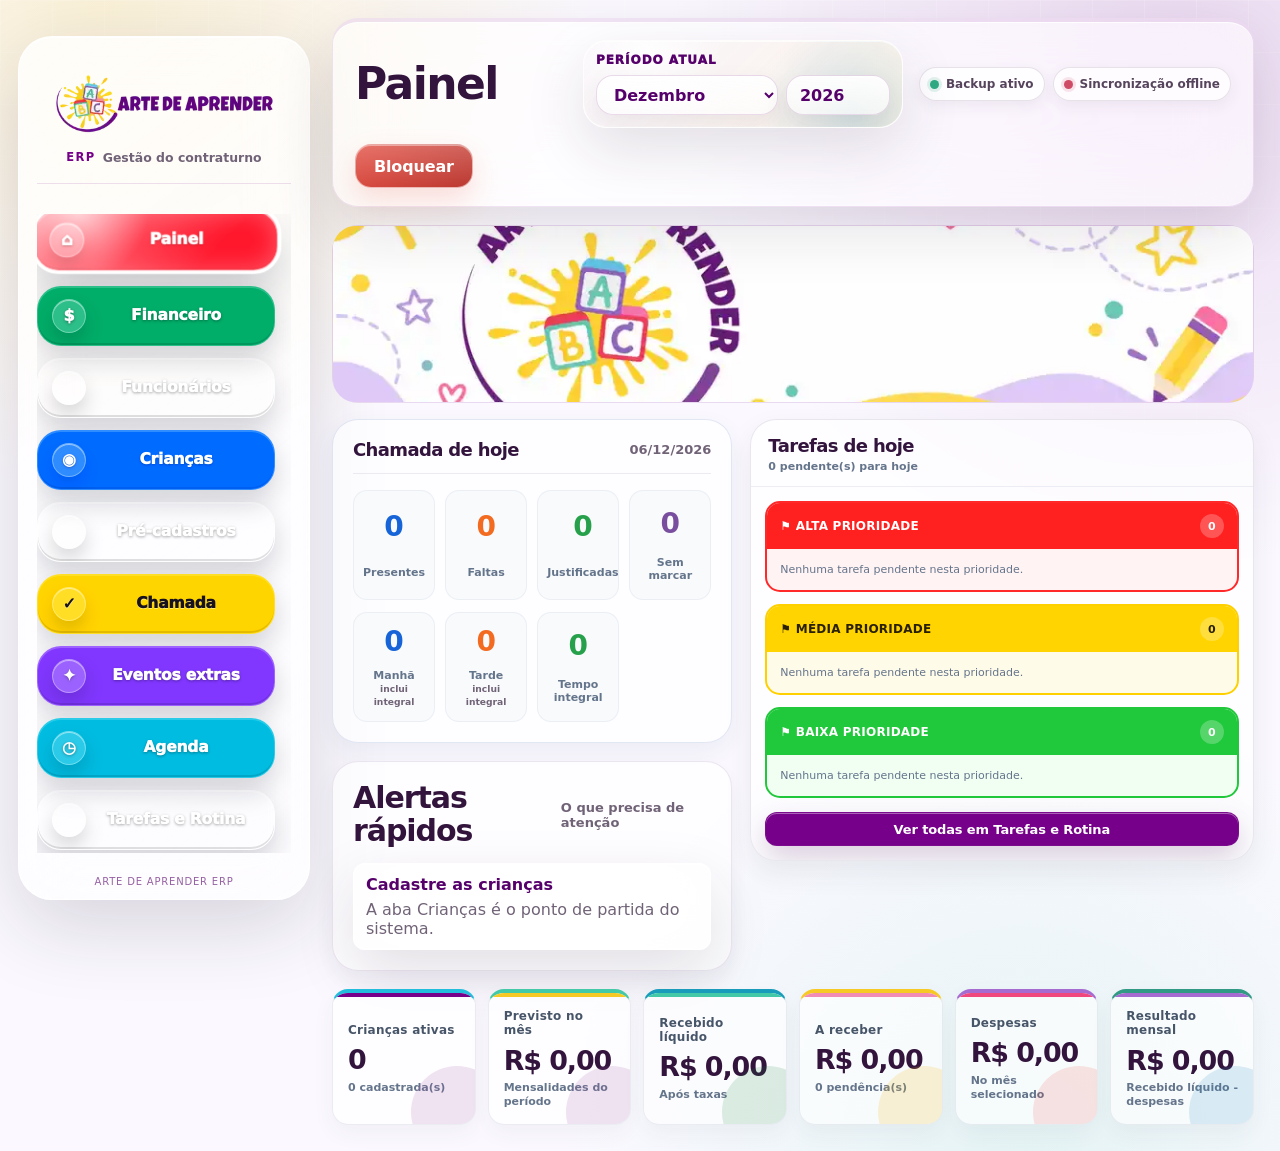
==== commit 733a4069: "ui: simplify settings and show backup/sync health" ====
--- a/frontend/index.html
+++ b/frontend/index.html
@@ -1229,7 +1229,7 @@
           <section class="panel glass-card">
             <div class="panel-head">
               <h2>Configurações e segurança</h2>
-              <span>Este sistema salva localmente e pode sincronizar backup remoto pela Vercel</span>
+              <span>Backup local e sincronização com o banco funcionam automaticamente</span>
             </div>
             <div class="settings-grid settings-grid-tabs">
               <div class="settings-tab-header glass-card">
@@ -1246,8 +1246,6 @@
                 <button type="button" class="settings-subtab" data-settings-pane="import">Dados de crianças</button>
                 <button type="button" class="settings-subtab" data-settings-pane="categories">Categorias</button>
                 <button type="button" class="settings-subtab" data-settings-pane="backup">Backup</button>
-                <button type="button" class="settings-subtab" data-settings-pane="remote">Sincronização remota</button>
-                <button type="button" class="settings-subtab" data-settings-pane="prints">Impressões</button>
                 <button type="button" class="settings-subtab" data-settings-pane="security">Segurança</button>
               </div>
 
@@ -1487,104 +1485,6 @@
               </div>
               </div>
 
-              <div class="settings-pane" data-settings-pane-content="remote">
-                <div class="settings-card remote-sync-card">
-                  <h3>Sincronização remota Vercel</h3>
-                  <p>Use esta área para manter uma cópia remota dos dados e sincronizar entre casa, escola e outros computadores.</p>
-
-                  <form id="remoteSyncForm" class="remote-sync-form">
-                    <label class="security-toggle-row" for="remoteSyncEnabled">
-                      <span>
-                        <strong>Ativar sincronização remota</strong>
-                        <small>O app continua salvando localmente e também poderá enviar backup para a Vercel.</small>
-                      </span>
-                      <input id="remoteSyncEnabled" type="checkbox" />
-                    </label>
-
-                    <label class="security-toggle-row" for="remoteSyncAuto">
-                      <span>
-                        <strong>Sincronizar automaticamente ao salvar</strong>
-                        <small>Cada alteração é enviada e outros computadores abertos verificam novidades automaticamente a cada poucos segundos.</small>
-                      </span>
-                      <input id="remoteSyncAuto" type="checkbox" />
-                    </label>
-
-                    <label class="security-toggle-row" for="remoteSyncPullOnOpen">
-                      <span>
-                        <strong>Buscar remoto ao abrir</strong>
-                        <small>Ao abrir ou voltar para a aba, baixa a versão remota mais recente quando não há alterações locais pendentes.</small>
-                      </span>
-                      <input id="remoteSyncPullOnOpen" type="checkbox" />
-                    </label>
-
-                    <label class="remote-sync-key-field">
-                      Chave de sincronização
-                      <input id="remoteSyncKey" type="password" autocomplete="off" placeholder="Digite a mesma chave configurada na Vercel" />
-                    </label>
-
-                    <div class="remote-sync-status-box">
-                      <span>Status</span>
-                      <strong id="remoteSyncStatus">Não configurado.</strong>
-                      <small>Último envio: <b id="remoteSyncLastPush">Nunca</b></small>
-                      <small>Último download: <b id="remoteSyncLastPull">Nunca</b></small>
-                    </div>
-
-                    <div class="form-actions">
-                      <button type="submit">Salvar configuração</button>
-                      <button type="button" class="secondary" id="remoteSyncTest">Testar conexão</button>
-                      <button type="button" class="secondary" id="remoteSyncPushNow">Enviar agora para a nuvem</button>
-                      <button type="button" class="secondary" id="remoteSyncPullNow">Baixar agora da nuvem</button>
-                    </div>
-                  </form>
-
-                  <small class="remote-sync-note">
-                    Os dados são sincronizados diretamente pelo backend Python com o Supabase. A autenticação da sessão protege as operações; nenhuma chave precisa ser digitada no navegador.
-                  </small>
-                </div>
-              </div>
-
-              <div class="settings-pane" data-settings-pane-content="prints">
-                <div class="settings-pane-grid">
-                  
-                  <div class="settings-card settings-card-compact">
-                    <h3>Aparência do sistema</h3>
-                    <p>Escolha o visual do sistema para trabalhar melhor durante o dia ou à noite.</p>
-                    <label>
-                      Tema do sistema
-                      <select id="themeMode">
-                        <option value="light">Modo claro</option>
-                        <option value="dark">Modo escuro</option>
-                      </select>
-                    </label>
-                  </div>
-                  <div class="settings-card zebra-label-settings-card">
-                <h3>Etiqueta Zebra ZD230</h3>
-                <p>Configure o tamanho da etiqueta de mensalidade paga. O padrão recomendado para Zebra é 40 x 25 mm, mas você pode alterar.</p>
-                <form id="labelSettingsForm" class="label-settings-form">
-                  <label>
-                    Largura
-                    <input id="labelWidth" type="number" min="10" step="1" />
-                  </label>
-                  <label>
-                    Altura
-                    <input id="labelHeight" type="number" min="10" step="1" />
-                  </label>
-                  <label>
-                    Unidade
-                    <select id="labelUnit">
-                      <option value="mm">mm</option>
-                      <option value="cm">cm</option>
-                    </select>
-                  </label>
-                  <div class="form-actions">
-                    <button type="submit">Salvar tamanho da etiqueta</button>
-                  </div>
-                </form>
-                <small>A etiqueta mostra somente: valor pago, mês e quantidade de horas utilizadas.</small>
-              </div>
-                </div>
-              </div>
-
               <div class="settings-pane" data-settings-pane-content="security">
                 <div class="settings-card security-access-card">
                   <h3>Controle de acesso</h3>
@@ -1632,7 +1532,8 @@
     <script src="smg-confirm-dialog.js?v=1"></script>
     <script src="app.min.js?v=469-a3p3"></script>
     <script src="local-persistence-reliability.js?v=1"></script>
-    <script src="remote-sync-key-fix.js?v=6"></script>
+    <script src="remote-sync-key-fix.js?v=8"></script>
+    <script src="system-health-indicator.js?v=1"></script>
 
     <script>
       if ("serviceWorker" in navigator) {
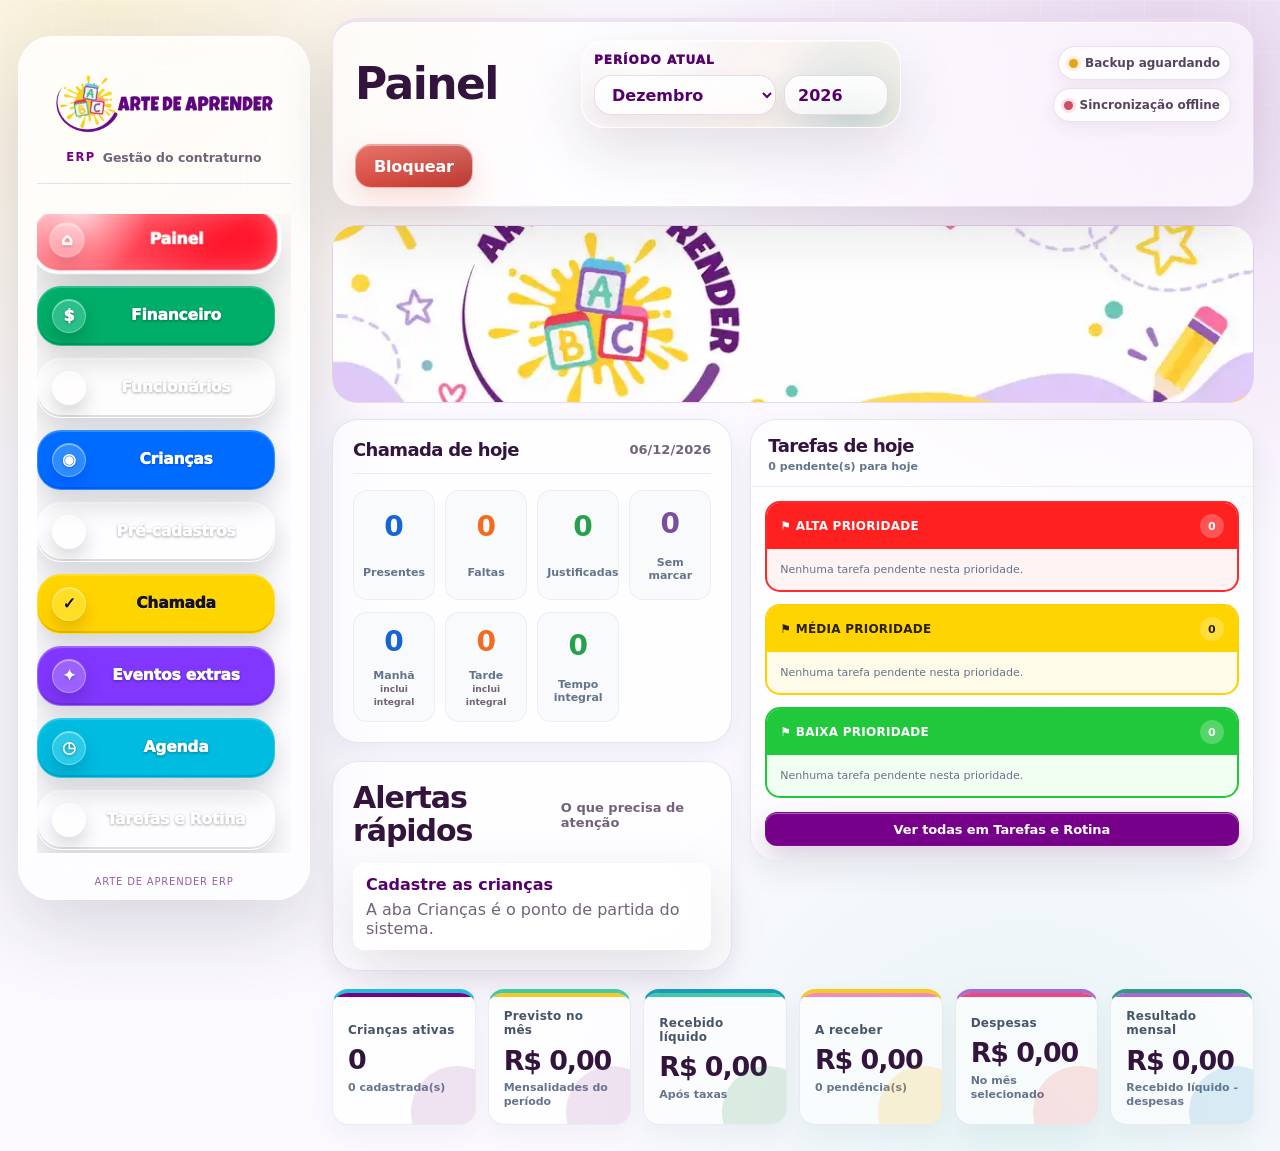
==== commit 93f611ff: "security: etapa 1 reduzir dados persistidos no navegador" ====
--- a/frontend/index.html
+++ b/frontend/index.html
@@ -1406,20 +1406,11 @@
                       </div>
                     </div>
 
-                    <div class="backup-status-box">
-                      <span>Backup automático separado</span>
-                      <strong id="childrenAutoBackupStatus">Aguardando verificação</strong>
-                      <small id="childrenAutoBackupDetail">Criado todos os dias às 18h com os dados das crianças.</small>
+                    <div class="form-actions">
+                      <button type="button" class="secondary" id="exportChildrenDataCsv">Exportar dados em CSV</button>
                     </div>
 
-                    <div class="form-actions">
-                      <button type="button" id="exportChildrenDataJson">Exportar dados em JSON</button>
-                      <button type="button" class="secondary" id="exportChildrenDataCsv">Exportar dados em CSV</button>
-                      <button type="button" class="secondary" id="createChildrenBackupNow">Criar backup das crianças agora</button>
-                      <button type="button" class="secondary" id="downloadChildrenBackupSettings">Baixar último backup das crianças</button>
-                    </div>
-
-                    <small>O JSON é recomendado para backup e restauração. O CSV é recomendado para conferência em planilha.</small>
+                    <small>Não são criados backups locais de dados pessoais. A exportação CSV é uma ação manual de relatório.</small>
                   </div>
                 </div>
               </div>
@@ -1467,22 +1458,14 @@
 
               <div class="settings-pane" data-settings-pane-content="backup">
                 <div class="settings-card backup-settings-card">
-                <h3>Backup dos dados</h3>
-                <p>Exporte, importe ou escolha o local do backup automático diário.</p>
-                <div class="backup-status-box">
-                  <span>Backup automático</span>
-                  <strong id="autoBackupStatus">Aguardando verificação</strong>
-                  <small id="autoBackupDetail">O backup é criado às 18h com arquivo nomeado pelo dia e mês, ou na primeira abertura após esse horário.</small>
-                  <small id="autoBackupFolderStatus">Local do backup: Downloads padrão do navegador.</small>
-                </div>
-                <div class="form-actions">
-                  <button id="exportDataSettings" class="secondary">Exportar backup manual</button>
-                  <button id="downloadAutoBackupSettings" class="secondary">Baixar último backup automático</button>
-                  <button id="chooseAutoBackupFolder" class="secondary" type="button">Escolher local do backup automático</button>
-                  <button id="clearAutoBackupFolder" class="secondary" type="button">Usar Downloads padrão</button>
-                  <button id="importDataSettings" class="secondary">Importar backup</button>
-                </div>
-              </div>
+                  <h3>Backup no servidor</h3>
+                  <p>O ERP não grava arquivos de backup neste dispositivo. Os snapshots de proteção são mantidos no servidor.</p>
+                  <div class="backup-status-box">
+                    <span>Proteção dos dados</span>
+                    <strong id="autoBackupStatus">Backup local desativado</strong>
+                    <small id="autoBackupDetail">Nenhum backup com dados pessoais é criado no localStorage, sessionStorage ou Downloads.</small>
+                  </div>
+                </div>
               </div>
 
               <div class="settings-pane" data-settings-pane-content="security">
@@ -1528,17 +1511,17 @@
         <span>Cadastre informações ou altere o período selecionado.</span>
       </div>
     </template>
-    <script src="python-auth-bridge.js?v=1"></script>
+    <script src="python-auth-bridge.js?v=3"></script>
     <script src="smg-confirm-dialog.js?v=1"></script>
-    <script src="app.min.js?v=469-a3p3"></script>
-    <script src="local-persistence-reliability.js?v=1"></script>
+    <script src="app.min.js?v=469-online1"></script>
+    <script src="local-persistence-reliability.js?v=2"></script>
     <script src="remote-sync-key-fix.js?v=8"></script>
     <script src="system-health-indicator.js?v=1"></script>
 
     <script>
       if ("serviceWorker" in navigator) {
         window.addEventListener("load", () => {
-          navigator.serviceWorker.register("./sw.js?v=20261001").catch((error) => {
+          navigator.serviceWorker.register("./sw.js?v=20261001-online1").catch((error) => {
             console.warn("Service Worker não registrado:", error);
           });
         });
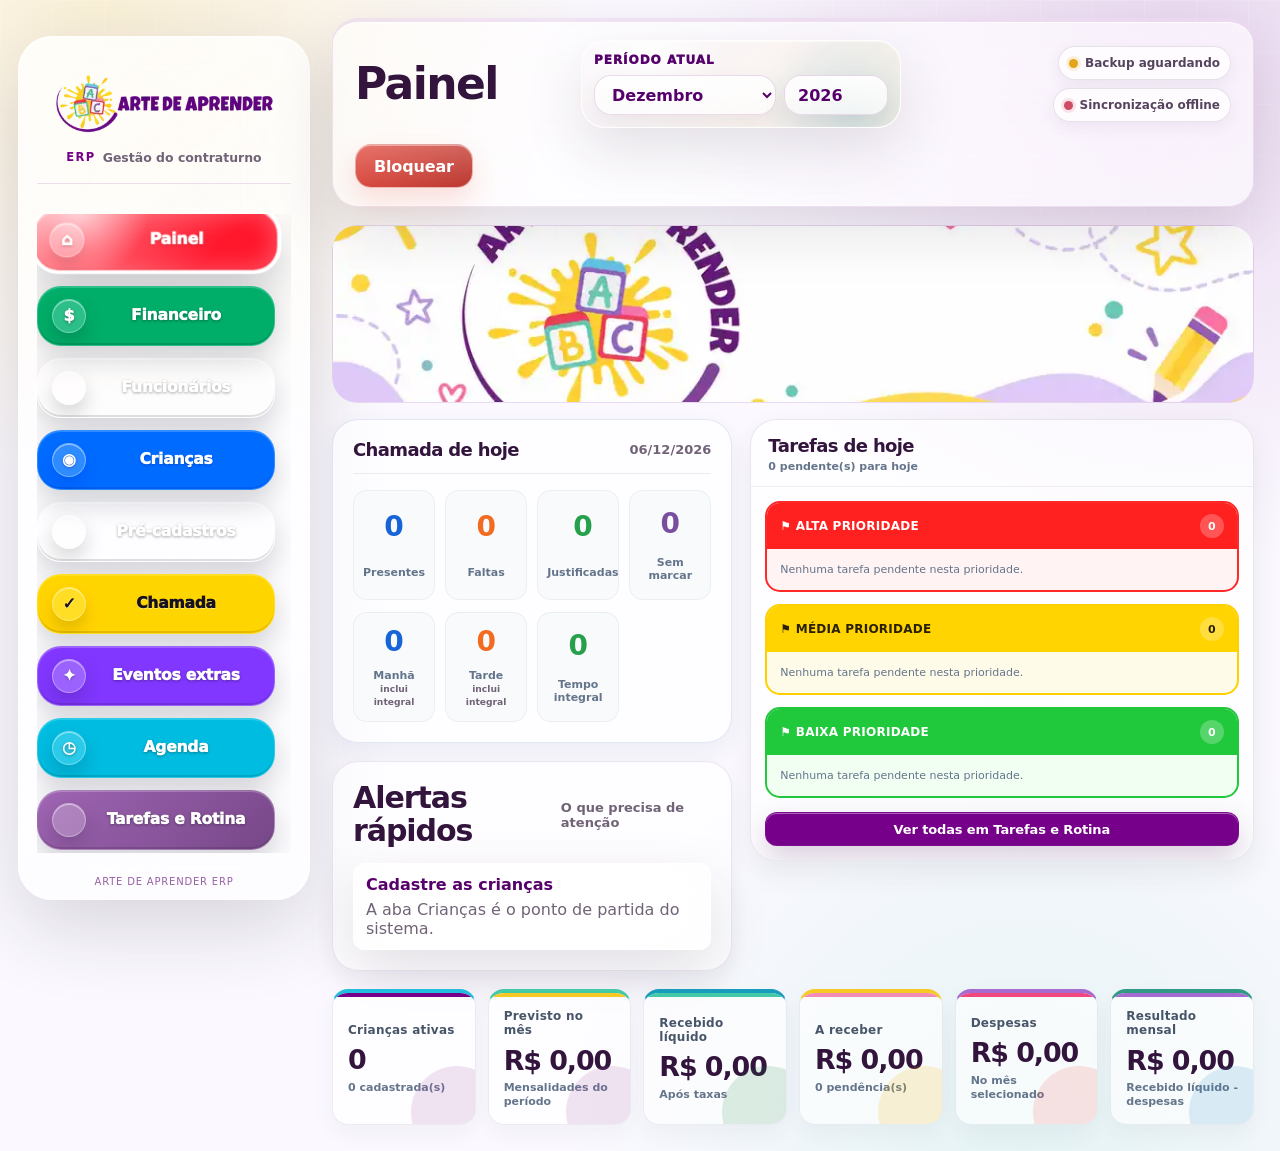
==== commit d415bb87: "security: etapa 7 unificar versão e reforçar CI" ====
--- a/frontend/index.html
+++ b/frontend/index.html
@@ -3,9 +3,11 @@
   <head>
     <meta charset="UTF-8" />
     <meta name="viewport" content="width=device-width, initial-scale=1.0" />
-    <title>Arte de Aprender ERP V4.6.9</title>
+    <title>Arte de Aprender ERP</title>
     <link rel="stylesheet" href="styles.min.css?v=20261001" />
     <link rel="stylesheet" href="menu-brand.css?v=20261001" />
+    <link rel="stylesheet" href="main-menu-colors.css?v=20261001" />
+    <link rel="stylesheet" href="visual-fixes.css?v=20261001" />
     <link rel="icon" type="image/webp" href="logo-circular.webp?v=20261001" />
     <!-- V4.1.4 revisão visual aplicada -->
     <link rel="manifest" href="manifest.json?v=3" />
@@ -15,7 +17,7 @@
     <meta name="apple-mobile-web-app-title" content="Arte de Aprender" />
     <link rel="apple-touch-icon" href="app-icon-192.png?v=20261001" />
   </head>
-  <body data-app-version="4.6.9">
+  <body>
     <section class="login-screen is-hidden" id="loginScreen" aria-label="Tela de acesso">
       <div class="orb orb-purple"></div>
       <div class="orb orb-yellow"></div>
@@ -1518,14 +1520,6 @@
     <script src="remote-sync-key-fix.js?v=8"></script>
     <script src="system-health-indicator.js?v=1"></script>
 
-    <script>
-      if ("serviceWorker" in navigator) {
-        window.addEventListener("load", () => {
-          navigator.serviceWorker.register("./sw.js?v=20261001-online1").catch((error) => {
-            console.warn("Service Worker não registrado:", error);
-          });
-        });
-      }
-    </script>
+    <script src="register-sw.js?v=1" defer></script>
   </body>
 </html>
--- a/frontend/main-menu-colors.css
+++ b/frontend/main-menu-colors.css
@@ -0,0 +1,42 @@
+.tabs.menu-final-v414 .tab,
+.tabs.menu-final-v414 .teacher-tab-link {
+  color: #fff !important;
+  border: 1px solid rgba(255,255,255,.34) !important;
+  box-shadow: 0 8px 20px rgba(49,31,54,.12), inset 0 1px 0 rgba(255,255,255,.28) !important;
+  text-shadow: 0 1px 1px rgba(0,0,0,.08);
+  transition: transform .16s ease, filter .16s ease, box-shadow .16s ease !important;
+}
+.tabs.menu-final-v414 .tab:hover,
+.tabs.menu-final-v414 .teacher-tab-link:hover {
+  transform: translateY(-1px);
+  filter: brightness(1.07) saturate(1.06);
+}
+.tabs.menu-final-v414 .tab.is-active {
+  transform: translateX(3px);
+  filter: saturate(1.08) brightness(.96);
+  box-shadow: 0 12px 27px rgba(49,31,54,.22), inset 0 1px 0 rgba(255,255,255,.32) !important;
+}
+.tabs.menu-final-v414 .tab[data-view="dashboard"]{background:linear-gradient(135deg,#8f31a5,#650078)!important}
+.tabs.menu-final-v414 .tab[data-view="dashboard"].is-active{background:linear-gradient(135deg,#76008a,#56006b)!important}
+.tabs.menu-final-v414 .tab[data-view="finance"]{background:linear-gradient(135deg,#f7d54d,#e8aa14)!important;color:#523600!important;text-shadow:none}
+.tabs.menu-final-v414 .tab[data-view="finance"].is-active{background:linear-gradient(135deg,#f3c524,#d39700)!important;color:#fff!important}
+.tabs.menu-final-v414 .tab[data-view="employees"]{background:linear-gradient(135deg,#59cfc2,#2f9d91)!important}
+.tabs.menu-final-v414 .tab[data-view="employees"].is-active{background:linear-gradient(135deg,#3fb9ad,#247b72)!important}
+.tabs.menu-final-v414 .tab[data-view="students"]{background:linear-gradient(135deg,#fa6c9f,#e83c76)!important}
+.tabs.menu-final-v414 .tab[data-view="students"].is-active{background:linear-gradient(135deg,#ef477e,#c92e68)!important}
+.tabs.menu-final-v414 .tab[data-view="attendance"]{background:linear-gradient(135deg,#42c9e5,#199bbb)!important}
+.tabs.menu-final-v414 .tab[data-view="attendance"].is-active{background:linear-gradient(135deg,#24b9d8,#147d9d)!important}
+.tabs.menu-final-v414 .tab[data-view="extraEvents"]{background:linear-gradient(135deg,#ffc94b,#f29b24)!important}
+.tabs.menu-final-v414 .tab[data-view="extraEvents"].is-active{background:linear-gradient(135deg,#f5b92b,#df8618)!important}
+.tabs.menu-final-v414 .tab[data-view="agenda"]{background:linear-gradient(135deg,#58d4b8,#31a98f)!important}
+.tabs.menu-final-v414 .tab[data-view="agenda"].is-active{background:linear-gradient(135deg,#43c9a8,#268f7a)!important}
+.tabs.menu-final-v414 .tab[data-view="reports"]{background:linear-gradient(135deg,#a665cb,#7844a4)!important}
+.tabs.menu-final-v414 .tab[data-view="reports"].is-active{background:linear-gradient(135deg,#8d50b2,#65378c)!important}
+.tabs.menu-final-v414 .tab[data-view="proposals"]{background:linear-gradient(135deg,#69d7d4,#3aabad)!important}
+.tabs.menu-final-v414 .tab[data-view="proposals"].is-active{background:linear-gradient(135deg,#4bc6c4,#2b9296)!important}
+.tabs.menu-final-v414 .tab[data-view="preRegistrations"]{background:linear-gradient(135deg,#c985dc,#9951ba)!important;color:#fff!important}
+.tabs.menu-final-v414 .tab[data-view="preRegistrations"].is-active{background:linear-gradient(135deg,#ad68ca,#783b9d)!important}
+.tabs.menu-final-v414 .tab[data-view="settings"]{background:linear-gradient(135deg,#7b3f91,#552663)!important}
+.tabs.menu-final-v414 .tab[data-view="settings"].is-active{background:linear-gradient(135deg,#682f7c,#431b54)!important}
+.tabs.menu-final-v414 .teacher-tab-link{background:linear-gradient(135deg,#51ceb0,#309a85)!important;color:#fff!important;text-decoration:none!important}
+.tabs.menu-final-v414 .tab[data-view]:not([data-view="dashboard"]):not([data-view="finance"]):not([data-view="employees"]):not([data-view="students"]):not([data-view="attendance"]):not([data-view="extraEvents"]):not([data-view="agenda"]):not([data-view="reports"]):not([data-view="proposals"]):not([data-view="preRegistrations"]):not([data-view="settings"]){background:linear-gradient(135deg,#9b67ad,#734982)!important;color:#fff!important}
--- a/frontend/visual-fixes.css
+++ b/frontend/visual-fixes.css
@@ -0,0 +1,5 @@
+/* Correções visuais finais — Arte de Aprender. */
+.sidebar .brand::before{content:none!important;display:none!important;background-image:none!important}
+.sidebar .brand .brand-menu-image{display:block!important;width:min(100%,230px)!important;height:auto!important;max-height:94px!important;margin:0 auto!important;padding:0!important;object-fit:contain!important;object-position:center!important;border-radius:0!important;background:transparent!important;box-shadow:none!important;opacity:1!important;visibility:visible!important}
+.tabs.menu-final-v414 .teacher-tab-link{display:flex!important;align-items:center!important;justify-content:flex-start!important;min-height:54px!important;padding:0 18px!important;border:1px solid rgba(255,255,255,.34)!important;border-radius:18px!important;background:linear-gradient(135deg,#51ceb0,#309a85)!important;color:#fff!important;opacity:1!important;visibility:visible!important;filter:none!important;text-shadow:0 1px 1px rgba(0,0,0,.10)!important;text-decoration:none!important;font-weight:850!important;box-shadow:0 8px 20px rgba(49,31,54,.12),inset 0 1px 0 rgba(255,255,255,.26)!important}
+.tabs.menu-final-v414 .teacher-tab-link:hover,.tabs.menu-final-v414 .teacher-tab-link:focus-visible{background:linear-gradient(135deg,#5edbbf,#278d7a)!important;color:#fff!important;opacity:1!important;filter:brightness(1.03)!important}
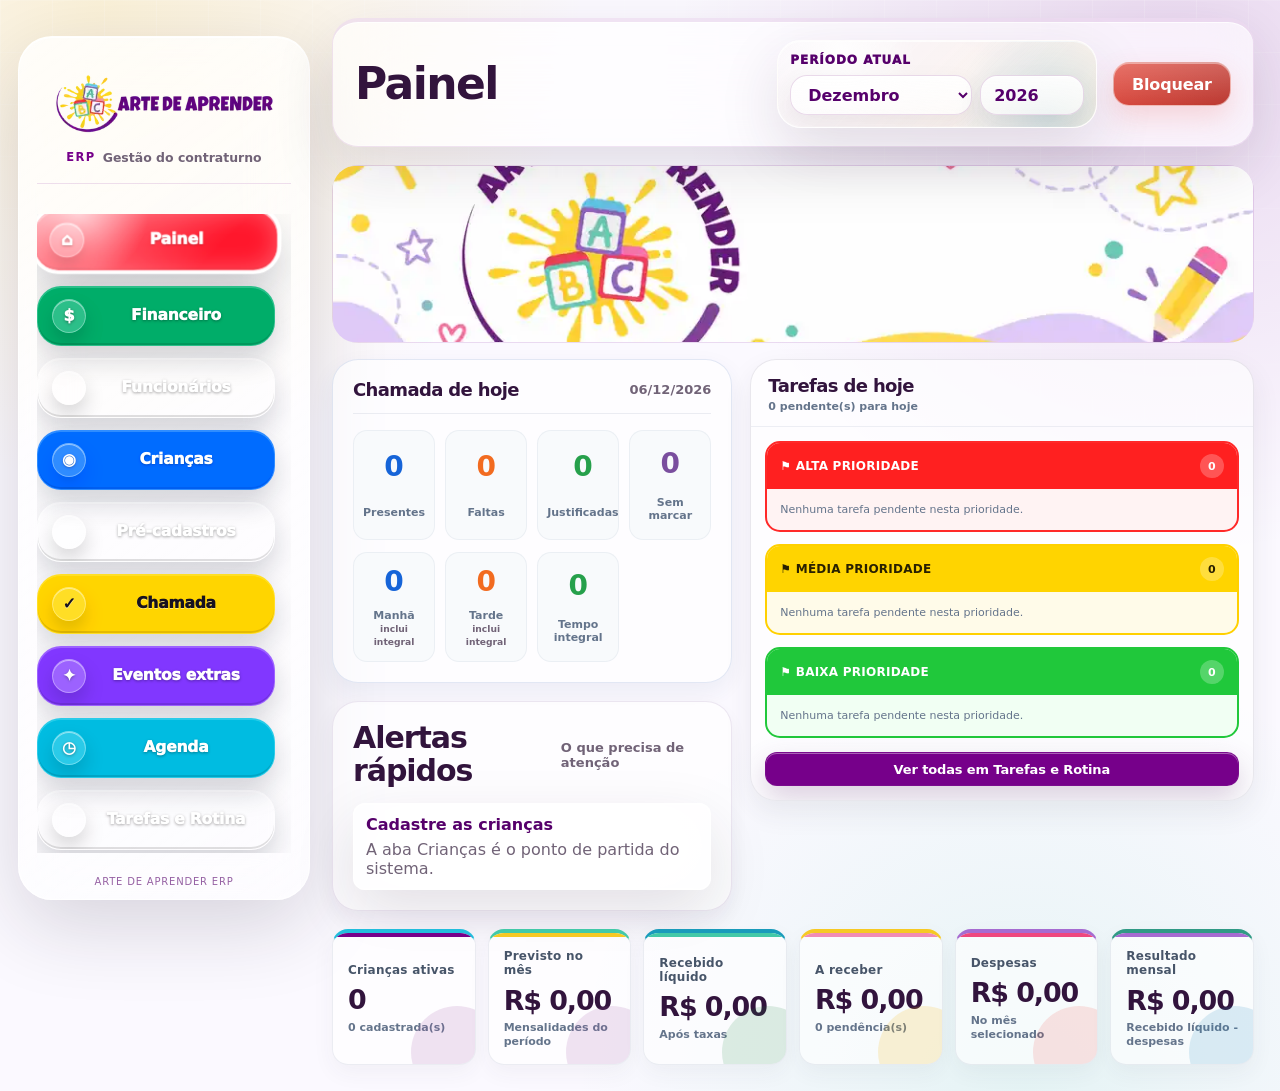
==== commit fdbd4054: "chore: bump main attendance cache version" ====
--- a/frontend/index.html
+++ b/frontend/index.html
@@ -3,11 +3,9 @@
   <head>
     <meta charset="UTF-8" />
     <meta name="viewport" content="width=device-width, initial-scale=1.0" />
-    <title>Arte de Aprender ERP</title>
+    <title>Arte de Aprender ERP V4.6.9</title>
     <link rel="stylesheet" href="styles.min.css?v=20261001" />
     <link rel="stylesheet" href="menu-brand.css?v=20261001" />
-    <link rel="stylesheet" href="main-menu-colors.css?v=20261001" />
-    <link rel="stylesheet" href="visual-fixes.css?v=20261001" />
     <link rel="icon" type="image/webp" href="logo-circular.webp?v=20261001" />
     <!-- V4.1.4 revisão visual aplicada -->
     <link rel="manifest" href="manifest.json?v=3" />
@@ -17,7 +15,7 @@
     <meta name="apple-mobile-web-app-title" content="Arte de Aprender" />
     <link rel="apple-touch-icon" href="app-icon-192.png?v=20261001" />
   </head>
-  <body>
+  <body data-app-version="4.6.9">
     <section class="login-screen is-hidden" id="loginScreen" aria-label="Tela de acesso">
       <div class="orb orb-purple"></div>
       <div class="orb orb-yellow"></div>
@@ -1231,7 +1229,7 @@
           <section class="panel glass-card">
             <div class="panel-head">
               <h2>Configurações e segurança</h2>
-              <span>Backup local e sincronização com o banco funcionam automaticamente</span>
+              <span>Este sistema salva localmente e pode sincronizar backup remoto pela Vercel</span>
             </div>
             <div class="settings-grid settings-grid-tabs">
               <div class="settings-tab-header glass-card">
@@ -1248,6 +1246,8 @@
                 <button type="button" class="settings-subtab" data-settings-pane="import">Dados de crianças</button>
                 <button type="button" class="settings-subtab" data-settings-pane="categories">Categorias</button>
                 <button type="button" class="settings-subtab" data-settings-pane="backup">Backup</button>
+                <button type="button" class="settings-subtab" data-settings-pane="remote">Sincronização remota</button>
+                <button type="button" class="settings-subtab" data-settings-pane="prints">Impressões</button>
                 <button type="button" class="settings-subtab" data-settings-pane="security">Segurança</button>
               </div>
 
@@ -1408,11 +1408,20 @@
                       </div>
                     </div>
 
+                    <div class="backup-status-box">
+                      <span>Backup automático separado</span>
+                      <strong id="childrenAutoBackupStatus">Aguardando verificação</strong>
+                      <small id="childrenAutoBackupDetail">Criado todos os dias às 18h com os dados das crianças.</small>
+                    </div>
+
                     <div class="form-actions">
+                      <button type="button" id="exportChildrenDataJson">Exportar dados em JSON</button>
                       <button type="button" class="secondary" id="exportChildrenDataCsv">Exportar dados em CSV</button>
+                      <button type="button" class="secondary" id="createChildrenBackupNow">Criar backup das crianças agora</button>
+                      <button type="button" class="secondary" id="downloadChildrenBackupSettings">Baixar último backup das crianças</button>
                     </div>
 
-                    <small>Não são criados backups locais de dados pessoais. A exportação CSV é uma ação manual de relatório.</small>
+                    <small>O JSON é recomendado para backup e restauração. O CSV é recomendado para conferência em planilha.</small>
                   </div>
                 </div>
               </div>
@@ -1460,13 +1469,119 @@
 
               <div class="settings-pane" data-settings-pane-content="backup">
                 <div class="settings-card backup-settings-card">
-                  <h3>Backup no servidor</h3>
-                  <p>O ERP não grava arquivos de backup neste dispositivo. Os snapshots de proteção são mantidos no servidor.</p>
-                  <div class="backup-status-box">
-                    <span>Proteção dos dados</span>
-                    <strong id="autoBackupStatus">Backup local desativado</strong>
-                    <small id="autoBackupDetail">Nenhum backup com dados pessoais é criado no localStorage, sessionStorage ou Downloads.</small>
+                <h3>Backup dos dados</h3>
+                <p>Exporte, importe ou escolha o local do backup automático diário.</p>
+                <div class="backup-status-box">
+                  <span>Backup automático</span>
+                  <strong id="autoBackupStatus">Aguardando verificação</strong>
+                  <small id="autoBackupDetail">O backup é criado às 18h com arquivo nomeado pelo dia e mês, ou na primeira abertura após esse horário.</small>
+                  <small id="autoBackupFolderStatus">Local do backup: Downloads padrão do navegador.</small>
+                </div>
+                <div class="form-actions">
+                  <button id="exportDataSettings" class="secondary">Exportar backup manual</button>
+                  <button id="downloadAutoBackupSettings" class="secondary">Baixar último backup automático</button>
+                  <button id="chooseAutoBackupFolder" class="secondary" type="button">Escolher local do backup automático</button>
+                  <button id="clearAutoBackupFolder" class="secondary" type="button">Usar Downloads padrão</button>
+                  <button id="importDataSettings" class="secondary">Importar backup</button>
+                </div>
+              </div>
+              </div>
+
+              <div class="settings-pane" data-settings-pane-content="remote">
+                <div class="settings-card remote-sync-card">
+                  <h3>Sincronização remota Vercel</h3>
+                  <p>Use esta área para manter uma cópia remota dos dados e sincronizar entre casa, escola e outros computadores.</p>
+
+                  <form id="remoteSyncForm" class="remote-sync-form">
+                    <label class="security-toggle-row" for="remoteSyncEnabled">
+                      <span>
+                        <strong>Ativar sincronização remota</strong>
+                        <small>O app continua salvando localmente e também poderá enviar backup para a Vercel.</small>
+                      </span>
+                      <input id="remoteSyncEnabled" type="checkbox" />
+                    </label>
+
+                    <label class="security-toggle-row" for="remoteSyncAuto">
+                      <span>
+                        <strong>Sincronizar automaticamente ao salvar</strong>
+                        <small>Cada alteração é enviada e outros computadores abertos verificam novidades automaticamente a cada poucos segundos.</small>
+                      </span>
+                      <input id="remoteSyncAuto" type="checkbox" />
+                    </label>
+
+                    <label class="security-toggle-row" for="remoteSyncPullOnOpen">
+                      <span>
+                        <strong>Buscar remoto ao abrir</strong>
+                        <small>Ao abrir ou voltar para a aba, baixa a versão remota mais recente quando não há alterações locais pendentes.</small>
+                      </span>
+                      <input id="remoteSyncPullOnOpen" type="checkbox" />
+                    </label>
+
+                    <label class="remote-sync-key-field">
+                      Chave de sincronização
+                      <input id="remoteSyncKey" type="password" autocomplete="off" placeholder="Digite a mesma chave configurada na Vercel" />
+                    </label>
+
+                    <div class="remote-sync-status-box">
+                      <span>Status</span>
+                      <strong id="remoteSyncStatus">Não configurado.</strong>
+                      <small>Último envio: <b id="remoteSyncLastPush">Nunca</b></small>
+                      <small>Último download: <b id="remoteSyncLastPull">Nunca</b></small>
+                    </div>
+
+                    <div class="form-actions">
+                      <button type="submit">Salvar configuração</button>
+                      <button type="button" class="secondary" id="remoteSyncTest">Testar conexão</button>
+                      <button type="button" class="secondary" id="remoteSyncPushNow">Enviar agora para a nuvem</button>
+                      <button type="button" class="secondary" id="remoteSyncPullNow">Baixar agora da nuvem</button>
+                    </div>
+                  </form>
+
+                  <small class="remote-sync-note">
+                    Os dados são sincronizados diretamente pelo backend Python com o Supabase. A autenticação da sessão protege as operações; nenhuma chave precisa ser digitada no navegador.
+                  </small>
+                </div>
+              </div>
+
+              <div class="settings-pane" data-settings-pane-content="prints">
+                <div class="settings-pane-grid">
+                  
+                  <div class="settings-card settings-card-compact">
+                    <h3>Aparência do sistema</h3>
+                    <p>Escolha o visual do sistema para trabalhar melhor durante o dia ou à noite.</p>
+                    <label>
+                      Tema do sistema
+                      <select id="themeMode">
+                        <option value="light">Modo claro</option>
+                        <option value="dark">Modo escuro</option>
+                      </select>
+                    </label>
                   </div>
+                  <div class="settings-card zebra-label-settings-card">
+                <h3>Etiqueta Zebra ZD230</h3>
+                <p>Configure o tamanho da etiqueta de mensalidade paga. O padrão recomendado para Zebra é 40 x 25 mm, mas você pode alterar.</p>
+                <form id="labelSettingsForm" class="label-settings-form">
+                  <label>
+                    Largura
+                    <input id="labelWidth" type="number" min="10" step="1" />
+                  </label>
+                  <label>
+                    Altura
+                    <input id="labelHeight" type="number" min="10" step="1" />
+                  </label>
+                  <label>
+                    Unidade
+                    <select id="labelUnit">
+                      <option value="mm">mm</option>
+                      <option value="cm">cm</option>
+                    </select>
+                  </label>
+                  <div class="form-actions">
+                    <button type="submit">Salvar tamanho da etiqueta</button>
+                  </div>
+                </form>
+                <small>A etiqueta mostra somente: valor pago, mês e quantidade de horas utilizadas.</small>
+              </div>
                 </div>
               </div>
 
@@ -1513,13 +1628,20 @@
         <span>Cadastre informações ou altere o período selecionado.</span>
       </div>
     </template>
-    <script src="python-auth-bridge.js?v=3"></script>
+    <script src="python-auth-bridge.js?v=1"></script>
     <script src="smg-confirm-dialog.js?v=1"></script>
-    <script src="app.min.js?v=469-online1"></script>
-    <script src="local-persistence-reliability.js?v=2"></script>
-    <script src="remote-sync-key-fix.js?v=8"></script>
-    <script src="system-health-indicator.js?v=1"></script>
-
-    <script src="register-sw.js?v=1" defer></script>
+    <script src="app.min.js?v=469-a3p4"></script>
+    <script src="local-persistence-reliability.js?v=1"></script>
+    <script src="remote-sync-key-fix.js?v=7"></script>
+
+    <script>
+      if ("serviceWorker" in navigator) {
+        window.addEventListener("load", () => {
+          navigator.serviceWorker.register("./sw.js?v=20261001").catch((error) => {
+            console.warn("Service Worker não registrado:", error);
+          });
+        });
+      }
+    </script>
   </body>
 </html>
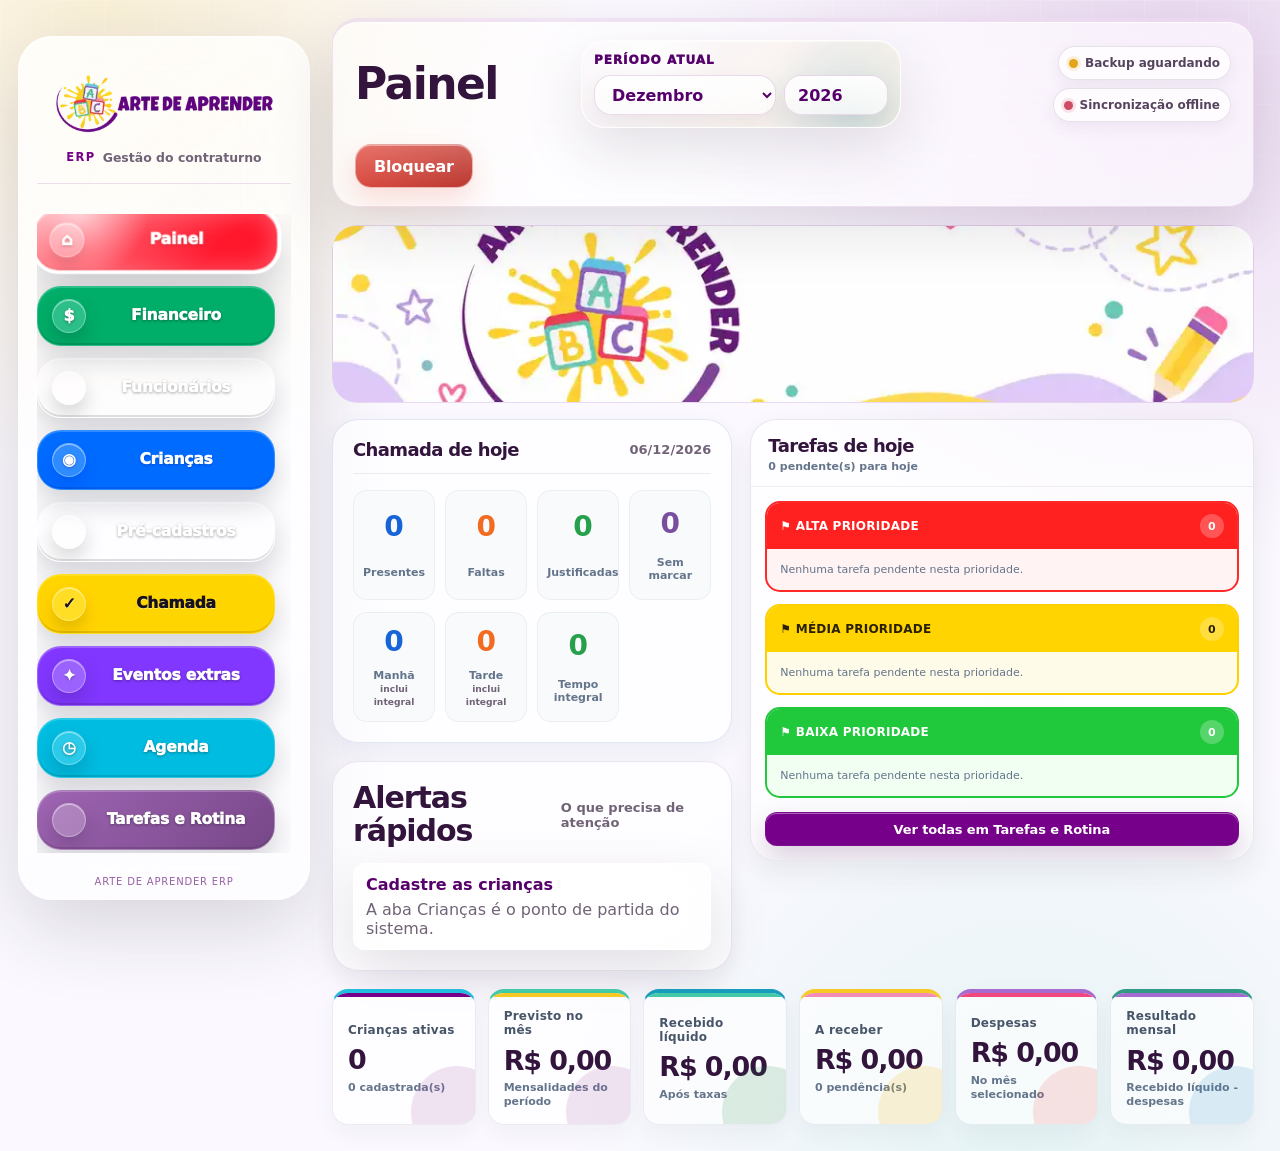
==== commit 5707e4f4: "merge: reconciliar correções recentes da main na auditoria" ====
--- a/frontend/index.html
+++ b/frontend/index.html
@@ -3,9 +3,11 @@
   <head>
     <meta charset="UTF-8" />
     <meta name="viewport" content="width=device-width, initial-scale=1.0" />
-    <title>Arte de Aprender ERP V4.6.9</title>
+    <title>Arte de Aprender ERP</title>
     <link rel="stylesheet" href="styles.min.css?v=20261001" />
     <link rel="stylesheet" href="menu-brand.css?v=20261001" />
+    <link rel="stylesheet" href="main-menu-colors.css?v=20261001" />
+    <link rel="stylesheet" href="visual-fixes.css?v=20261001" />
     <link rel="icon" type="image/webp" href="logo-circular.webp?v=20261001" />
     <!-- V4.1.4 revisão visual aplicada -->
     <link rel="manifest" href="manifest.json?v=3" />
@@ -15,7 +17,7 @@
     <meta name="apple-mobile-web-app-title" content="Arte de Aprender" />
     <link rel="apple-touch-icon" href="app-icon-192.png?v=20261001" />
   </head>
-  <body data-app-version="4.6.9">
+  <body>
     <section class="login-screen is-hidden" id="loginScreen" aria-label="Tela de acesso">
       <div class="orb orb-purple"></div>
       <div class="orb orb-yellow"></div>
@@ -1229,7 +1231,7 @@
           <section class="panel glass-card">
             <div class="panel-head">
               <h2>Configurações e segurança</h2>
-              <span>Este sistema salva localmente e pode sincronizar backup remoto pela Vercel</span>
+              <span>Backup local e sincronização com o banco funcionam automaticamente</span>
             </div>
             <div class="settings-grid settings-grid-tabs">
               <div class="settings-tab-header glass-card">
@@ -1246,8 +1248,6 @@
                 <button type="button" class="settings-subtab" data-settings-pane="import">Dados de crianças</button>
                 <button type="button" class="settings-subtab" data-settings-pane="categories">Categorias</button>
                 <button type="button" class="settings-subtab" data-settings-pane="backup">Backup</button>
-                <button type="button" class="settings-subtab" data-settings-pane="remote">Sincronização remota</button>
-                <button type="button" class="settings-subtab" data-settings-pane="prints">Impressões</button>
                 <button type="button" class="settings-subtab" data-settings-pane="security">Segurança</button>
               </div>
 
@@ -1408,20 +1408,11 @@
                       </div>
                     </div>
 
-                    <div class="backup-status-box">
-                      <span>Backup automático separado</span>
-                      <strong id="childrenAutoBackupStatus">Aguardando verificação</strong>
-                      <small id="childrenAutoBackupDetail">Criado todos os dias às 18h com os dados das crianças.</small>
+                    <div class="form-actions">
+                      <button type="button" class="secondary" id="exportChildrenDataCsv">Exportar dados em CSV</button>
                     </div>
 
-                    <div class="form-actions">
-                      <button type="button" id="exportChildrenDataJson">Exportar dados em JSON</button>
-                      <button type="button" class="secondary" id="exportChildrenDataCsv">Exportar dados em CSV</button>
-                      <button type="button" class="secondary" id="createChildrenBackupNow">Criar backup das crianças agora</button>
-                      <button type="button" class="secondary" id="downloadChildrenBackupSettings">Baixar último backup das crianças</button>
-                    </div>
-
-                    <small>O JSON é recomendado para backup e restauração. O CSV é recomendado para conferência em planilha.</small>
+                    <small>Não são criados backups locais de dados pessoais. A exportação CSV é uma ação manual de relatório.</small>
                   </div>
                 </div>
               </div>
@@ -1469,119 +1460,13 @@
 
               <div class="settings-pane" data-settings-pane-content="backup">
                 <div class="settings-card backup-settings-card">
-                <h3>Backup dos dados</h3>
-                <p>Exporte, importe ou escolha o local do backup automático diário.</p>
-                <div class="backup-status-box">
-                  <span>Backup automático</span>
-                  <strong id="autoBackupStatus">Aguardando verificação</strong>
-                  <small id="autoBackupDetail">O backup é criado às 18h com arquivo nomeado pelo dia e mês, ou na primeira abertura após esse horário.</small>
-                  <small id="autoBackupFolderStatus">Local do backup: Downloads padrão do navegador.</small>
-                </div>
-                <div class="form-actions">
-                  <button id="exportDataSettings" class="secondary">Exportar backup manual</button>
-                  <button id="downloadAutoBackupSettings" class="secondary">Baixar último backup automático</button>
-                  <button id="chooseAutoBackupFolder" class="secondary" type="button">Escolher local do backup automático</button>
-                  <button id="clearAutoBackupFolder" class="secondary" type="button">Usar Downloads padrão</button>
-                  <button id="importDataSettings" class="secondary">Importar backup</button>
-                </div>
-              </div>
-              </div>
-
-              <div class="settings-pane" data-settings-pane-content="remote">
-                <div class="settings-card remote-sync-card">
-                  <h3>Sincronização remota Vercel</h3>
-                  <p>Use esta área para manter uma cópia remota dos dados e sincronizar entre casa, escola e outros computadores.</p>
-
-                  <form id="remoteSyncForm" class="remote-sync-form">
-                    <label class="security-toggle-row" for="remoteSyncEnabled">
-                      <span>
-                        <strong>Ativar sincronização remota</strong>
-                        <small>O app continua salvando localmente e também poderá enviar backup para a Vercel.</small>
-                      </span>
-                      <input id="remoteSyncEnabled" type="checkbox" />
-                    </label>
-
-                    <label class="security-toggle-row" for="remoteSyncAuto">
-                      <span>
-                        <strong>Sincronizar automaticamente ao salvar</strong>
-                        <small>Cada alteração é enviada e outros computadores abertos verificam novidades automaticamente a cada poucos segundos.</small>
-                      </span>
-                      <input id="remoteSyncAuto" type="checkbox" />
-                    </label>
-
-                    <label class="security-toggle-row" for="remoteSyncPullOnOpen">
-                      <span>
-                        <strong>Buscar remoto ao abrir</strong>
-                        <small>Ao abrir ou voltar para a aba, baixa a versão remota mais recente quando não há alterações locais pendentes.</small>
-                      </span>
-                      <input id="remoteSyncPullOnOpen" type="checkbox" />
-                    </label>
-
-                    <label class="remote-sync-key-field">
-                      Chave de sincronização
-                      <input id="remoteSyncKey" type="password" autocomplete="off" placeholder="Digite a mesma chave configurada na Vercel" />
-                    </label>
-
-                    <div class="remote-sync-status-box">
-                      <span>Status</span>
-                      <strong id="remoteSyncStatus">Não configurado.</strong>
-                      <small>Último envio: <b id="remoteSyncLastPush">Nunca</b></small>
-                      <small>Último download: <b id="remoteSyncLastPull">Nunca</b></small>
-                    </div>
-
-                    <div class="form-actions">
-                      <button type="submit">Salvar configuração</button>
-                      <button type="button" class="secondary" id="remoteSyncTest">Testar conexão</button>
-                      <button type="button" class="secondary" id="remoteSyncPushNow">Enviar agora para a nuvem</button>
-                      <button type="button" class="secondary" id="remoteSyncPullNow">Baixar agora da nuvem</button>
-                    </div>
-                  </form>
-
-                  <small class="remote-sync-note">
-                    Os dados são sincronizados diretamente pelo backend Python com o Supabase. A autenticação da sessão protege as operações; nenhuma chave precisa ser digitada no navegador.
-                  </small>
-                </div>
-              </div>
-
-              <div class="settings-pane" data-settings-pane-content="prints">
-                <div class="settings-pane-grid">
-                  
-                  <div class="settings-card settings-card-compact">
-                    <h3>Aparência do sistema</h3>
-                    <p>Escolha o visual do sistema para trabalhar melhor durante o dia ou à noite.</p>
-                    <label>
-                      Tema do sistema
-                      <select id="themeMode">
-                        <option value="light">Modo claro</option>
-                        <option value="dark">Modo escuro</option>
-                      </select>
-                    </label>
+                  <h3>Backup no servidor</h3>
+                  <p>O ERP não grava arquivos de backup neste dispositivo. Os snapshots de proteção são mantidos no servidor.</p>
+                  <div class="backup-status-box">
+                    <span>Proteção dos dados</span>
+                    <strong id="autoBackupStatus">Backup local desativado</strong>
+                    <small id="autoBackupDetail">Nenhum backup com dados pessoais é criado no localStorage, sessionStorage ou Downloads.</small>
                   </div>
-                  <div class="settings-card zebra-label-settings-card">
-                <h3>Etiqueta Zebra ZD230</h3>
-                <p>Configure o tamanho da etiqueta de mensalidade paga. O padrão recomendado para Zebra é 40 x 25 mm, mas você pode alterar.</p>
-                <form id="labelSettingsForm" class="label-settings-form">
-                  <label>
-                    Largura
-                    <input id="labelWidth" type="number" min="10" step="1" />
-                  </label>
-                  <label>
-                    Altura
-                    <input id="labelHeight" type="number" min="10" step="1" />
-                  </label>
-                  <label>
-                    Unidade
-                    <select id="labelUnit">
-                      <option value="mm">mm</option>
-                      <option value="cm">cm</option>
-                    </select>
-                  </label>
-                  <div class="form-actions">
-                    <button type="submit">Salvar tamanho da etiqueta</button>
-                  </div>
-                </form>
-                <small>A etiqueta mostra somente: valor pago, mês e quantidade de horas utilizadas.</small>
-              </div>
                 </div>
               </div>
 
@@ -1628,20 +1513,13 @@
         <span>Cadastre informações ou altere o período selecionado.</span>
       </div>
     </template>
-    <script src="python-auth-bridge.js?v=1"></script>
+    <script src="python-auth-bridge.js?v=3"></script>
     <script src="smg-confirm-dialog.js?v=1"></script>
-    <script src="app.min.js?v=469-a3p4"></script>
-    <script src="local-persistence-reliability.js?v=1"></script>
-    <script src="remote-sync-key-fix.js?v=7"></script>
-
-    <script>
-      if ("serviceWorker" in navigator) {
-        window.addEventListener("load", () => {
-          navigator.serviceWorker.register("./sw.js?v=20261001").catch((error) => {
-            console.warn("Service Worker não registrado:", error);
-          });
-        });
-      }
-    </script>
+    <script src="app.min.js?v=469-online2"></script>
+    <script src="local-persistence-reliability.js?v=2"></script>
+    <script src="remote-sync-key-fix.js?v=8"></script>
+    <script src="system-health-indicator.js?v=1"></script>
+
+    <script src="register-sw.js?v=1" defer></script>
   </body>
 </html>
--- a/frontend/main-menu-colors.css
+++ b/frontend/main-menu-colors.css
@@ -0,0 +1,42 @@
+.tabs.menu-final-v414 .tab,
+.tabs.menu-final-v414 .teacher-tab-link {
+  color: #fff !important;
+  border: 1px solid rgba(255,255,255,.34) !important;
+  box-shadow: 0 8px 20px rgba(49,31,54,.12), inset 0 1px 0 rgba(255,255,255,.28) !important;
+  text-shadow: 0 1px 1px rgba(0,0,0,.08);
+  transition: transform .16s ease, filter .16s ease, box-shadow .16s ease !important;
+}
+.tabs.menu-final-v414 .tab:hover,
+.tabs.menu-final-v414 .teacher-tab-link:hover {
+  transform: translateY(-1px);
+  filter: brightness(1.07) saturate(1.06);
+}
+.tabs.menu-final-v414 .tab.is-active {
+  transform: translateX(3px);
+  filter: saturate(1.08) brightness(.96);
+  box-shadow: 0 12px 27px rgba(49,31,54,.22), inset 0 1px 0 rgba(255,255,255,.32) !important;
+}
+.tabs.menu-final-v414 .tab[data-view="dashboard"]{background:linear-gradient(135deg,#8f31a5,#650078)!important}
+.tabs.menu-final-v414 .tab[data-view="dashboard"].is-active{background:linear-gradient(135deg,#76008a,#56006b)!important}
+.tabs.menu-final-v414 .tab[data-view="finance"]{background:linear-gradient(135deg,#f7d54d,#e8aa14)!important;color:#523600!important;text-shadow:none}
+.tabs.menu-final-v414 .tab[data-view="finance"].is-active{background:linear-gradient(135deg,#f3c524,#d39700)!important;color:#fff!important}
+.tabs.menu-final-v414 .tab[data-view="employees"]{background:linear-gradient(135deg,#59cfc2,#2f9d91)!important}
+.tabs.menu-final-v414 .tab[data-view="employees"].is-active{background:linear-gradient(135deg,#3fb9ad,#247b72)!important}
+.tabs.menu-final-v414 .tab[data-view="students"]{background:linear-gradient(135deg,#fa6c9f,#e83c76)!important}
+.tabs.menu-final-v414 .tab[data-view="students"].is-active{background:linear-gradient(135deg,#ef477e,#c92e68)!important}
+.tabs.menu-final-v414 .tab[data-view="attendance"]{background:linear-gradient(135deg,#42c9e5,#199bbb)!important}
+.tabs.menu-final-v414 .tab[data-view="attendance"].is-active{background:linear-gradient(135deg,#24b9d8,#147d9d)!important}
+.tabs.menu-final-v414 .tab[data-view="extraEvents"]{background:linear-gradient(135deg,#ffc94b,#f29b24)!important}
+.tabs.menu-final-v414 .tab[data-view="extraEvents"].is-active{background:linear-gradient(135deg,#f5b92b,#df8618)!important}
+.tabs.menu-final-v414 .tab[data-view="agenda"]{background:linear-gradient(135deg,#58d4b8,#31a98f)!important}
+.tabs.menu-final-v414 .tab[data-view="agenda"].is-active{background:linear-gradient(135deg,#43c9a8,#268f7a)!important}
+.tabs.menu-final-v414 .tab[data-view="reports"]{background:linear-gradient(135deg,#a665cb,#7844a4)!important}
+.tabs.menu-final-v414 .tab[data-view="reports"].is-active{background:linear-gradient(135deg,#8d50b2,#65378c)!important}
+.tabs.menu-final-v414 .tab[data-view="proposals"]{background:linear-gradient(135deg,#69d7d4,#3aabad)!important}
+.tabs.menu-final-v414 .tab[data-view="proposals"].is-active{background:linear-gradient(135deg,#4bc6c4,#2b9296)!important}
+.tabs.menu-final-v414 .tab[data-view="preRegistrations"]{background:linear-gradient(135deg,#c985dc,#9951ba)!important;color:#fff!important}
+.tabs.menu-final-v414 .tab[data-view="preRegistrations"].is-active{background:linear-gradient(135deg,#ad68ca,#783b9d)!important}
+.tabs.menu-final-v414 .tab[data-view="settings"]{background:linear-gradient(135deg,#7b3f91,#552663)!important}
+.tabs.menu-final-v414 .tab[data-view="settings"].is-active{background:linear-gradient(135deg,#682f7c,#431b54)!important}
+.tabs.menu-final-v414 .teacher-tab-link{background:linear-gradient(135deg,#51ceb0,#309a85)!important;color:#fff!important;text-decoration:none!important}
+.tabs.menu-final-v414 .tab[data-view]:not([data-view="dashboard"]):not([data-view="finance"]):not([data-view="employees"]):not([data-view="students"]):not([data-view="attendance"]):not([data-view="extraEvents"]):not([data-view="agenda"]):not([data-view="reports"]):not([data-view="proposals"]):not([data-view="preRegistrations"]):not([data-view="settings"]){background:linear-gradient(135deg,#9b67ad,#734982)!important;color:#fff!important}
--- a/frontend/visual-fixes.css
+++ b/frontend/visual-fixes.css
@@ -0,0 +1,5 @@
+/* Correções visuais finais — Arte de Aprender. */
+.sidebar .brand::before{content:none!important;display:none!important;background-image:none!important}
+.sidebar .brand .brand-menu-image{display:block!important;width:min(100%,230px)!important;height:auto!important;max-height:94px!important;margin:0 auto!important;padding:0!important;object-fit:contain!important;object-position:center!important;border-radius:0!important;background:transparent!important;box-shadow:none!important;opacity:1!important;visibility:visible!important}
+.tabs.menu-final-v414 .teacher-tab-link{display:flex!important;align-items:center!important;justify-content:flex-start!important;min-height:54px!important;padding:0 18px!important;border:1px solid rgba(255,255,255,.34)!important;border-radius:18px!important;background:linear-gradient(135deg,#51ceb0,#309a85)!important;color:#fff!important;opacity:1!important;visibility:visible!important;filter:none!important;text-shadow:0 1px 1px rgba(0,0,0,.10)!important;text-decoration:none!important;font-weight:850!important;box-shadow:0 8px 20px rgba(49,31,54,.12),inset 0 1px 0 rgba(255,255,255,.26)!important}
+.tabs.menu-final-v414 .teacher-tab-link:hover,.tabs.menu-final-v414 .teacher-tab-link:focus-visible{background:linear-gradient(135deg,#5edbbf,#278d7a)!important;color:#fff!important;opacity:1!important;filter:brightness(1.03)!important}
